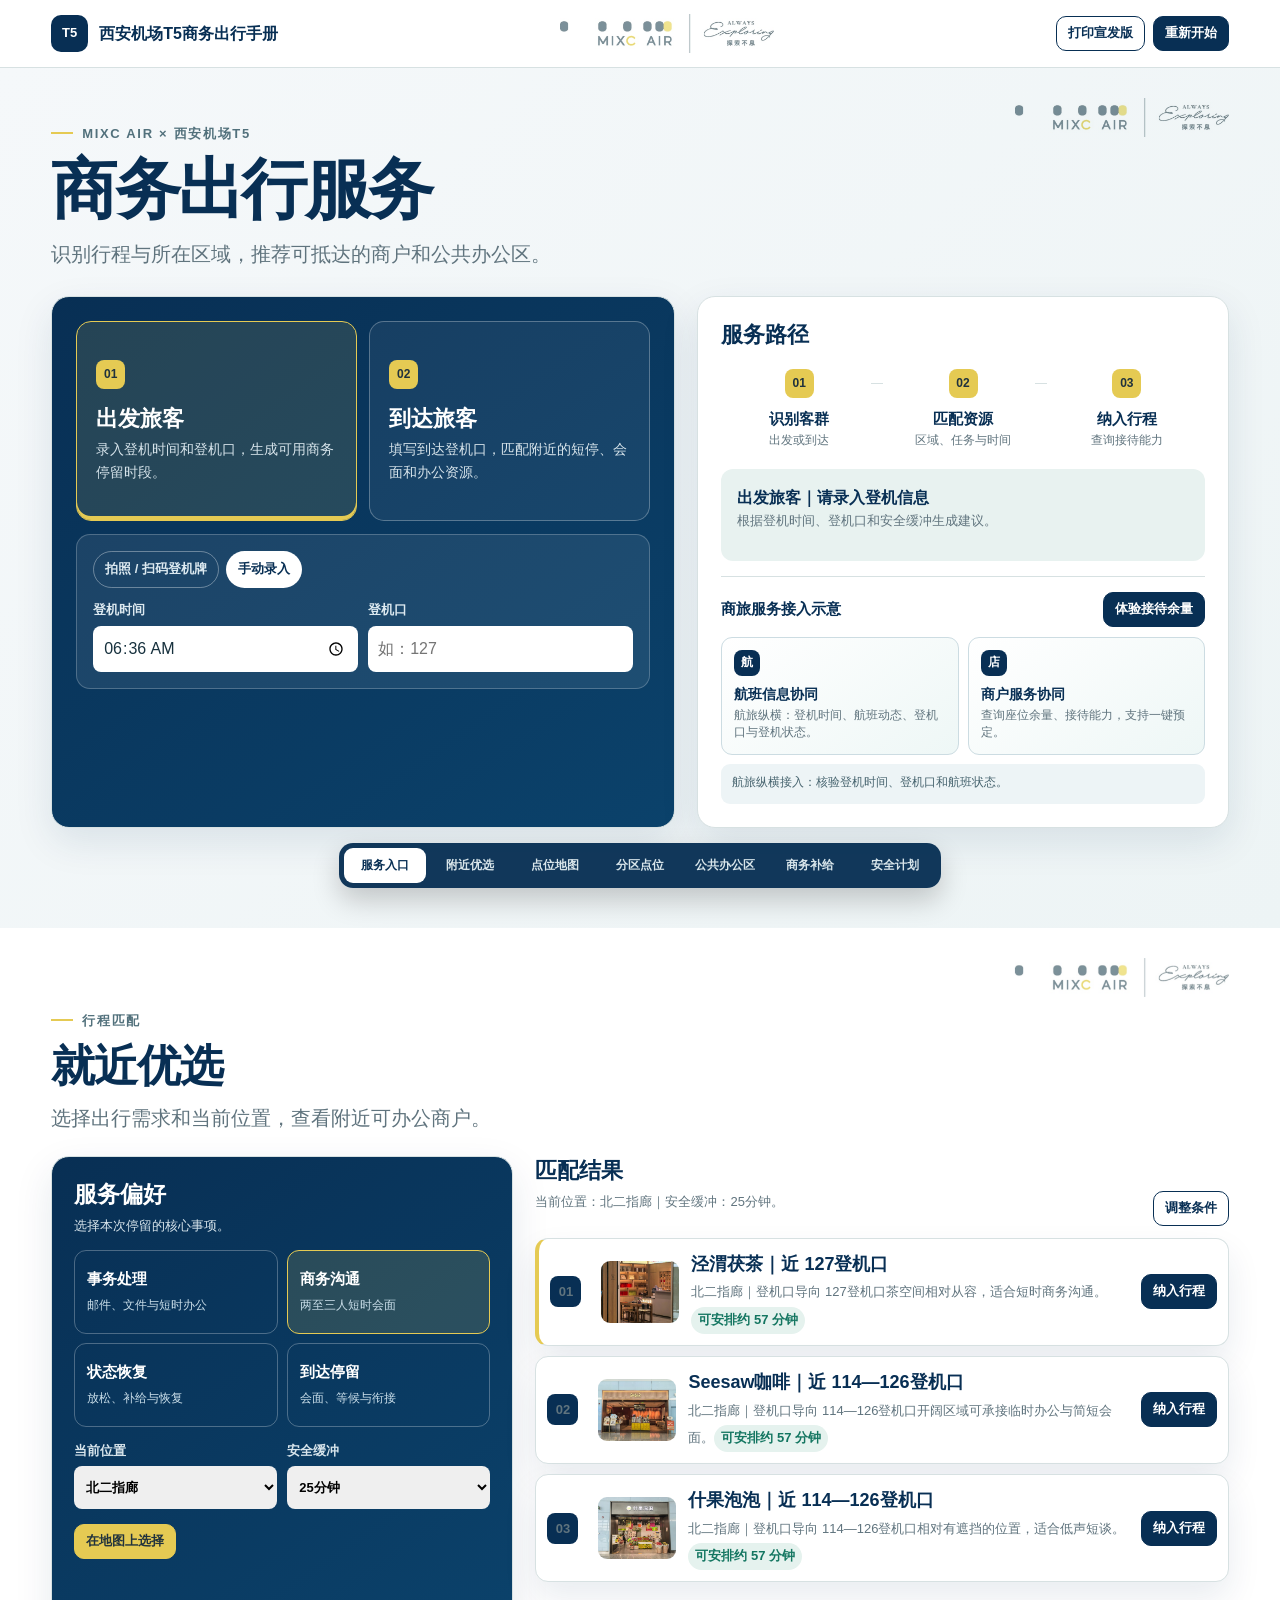
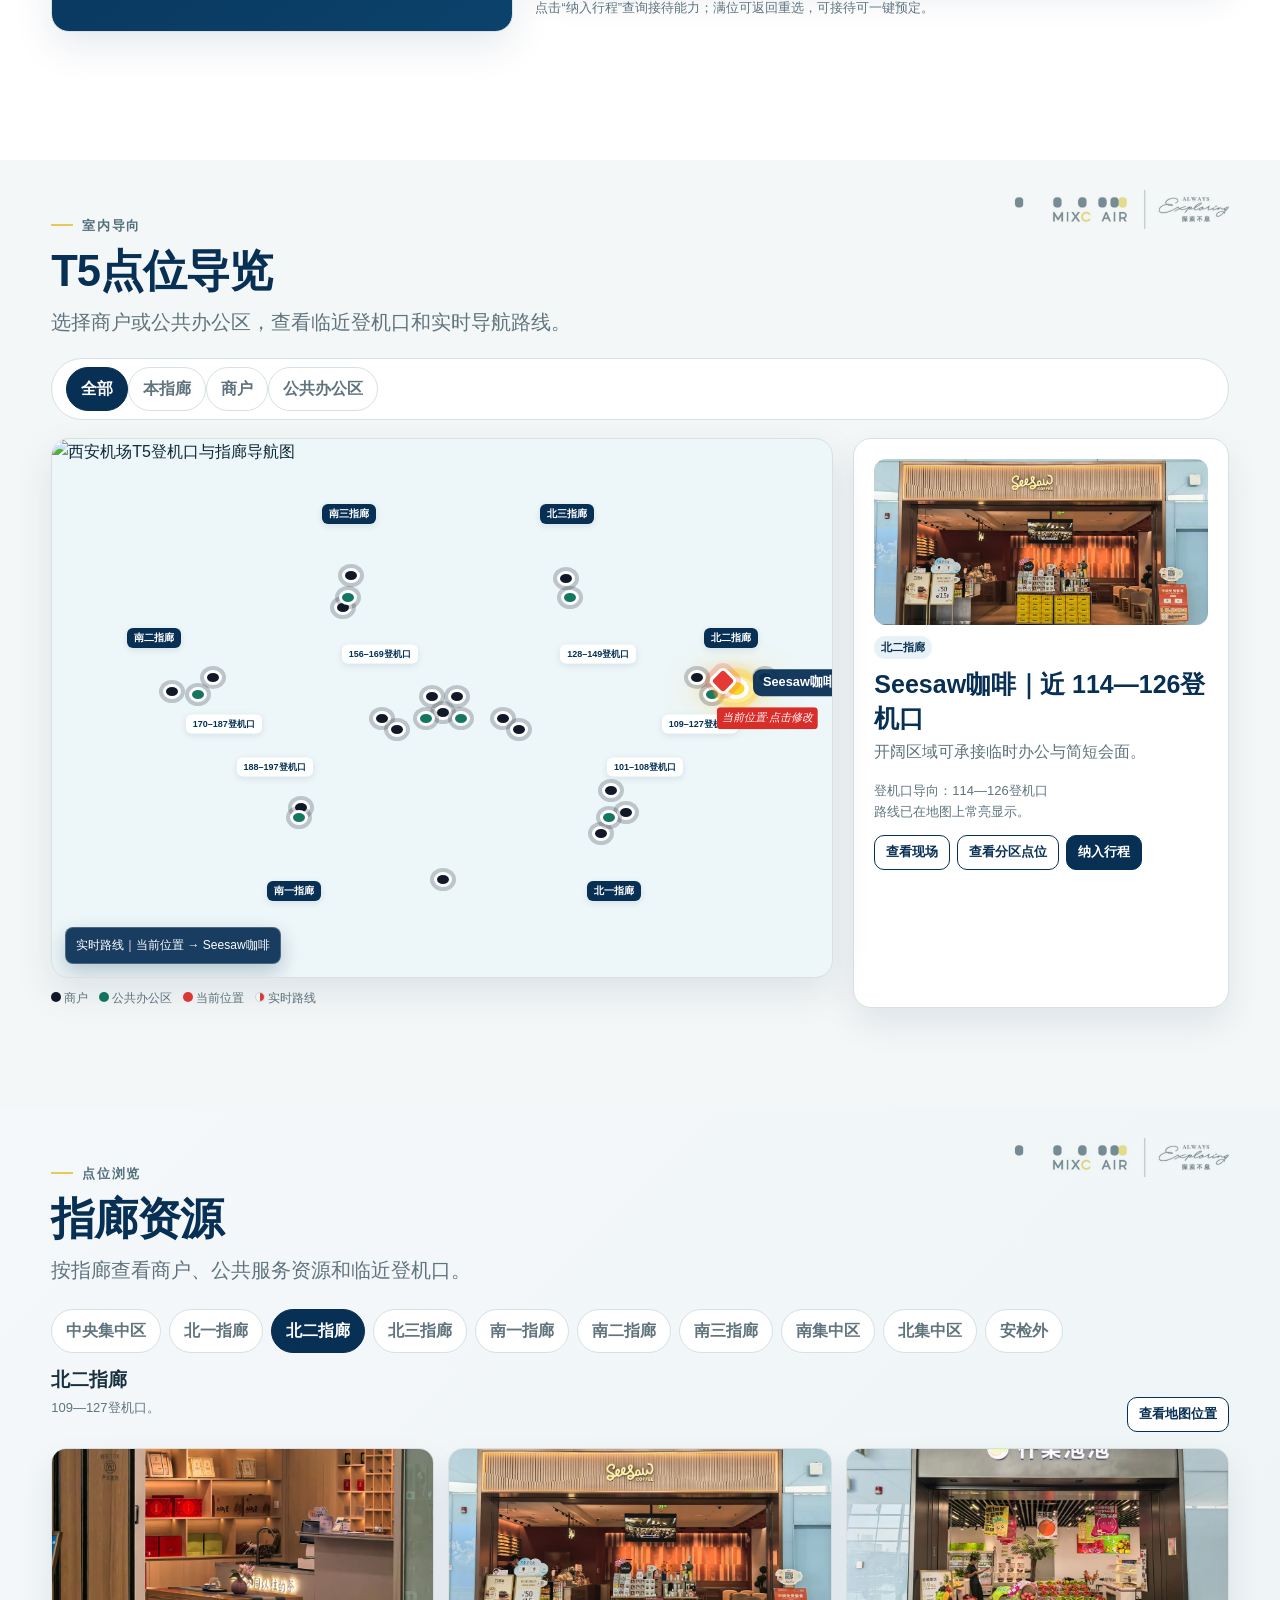
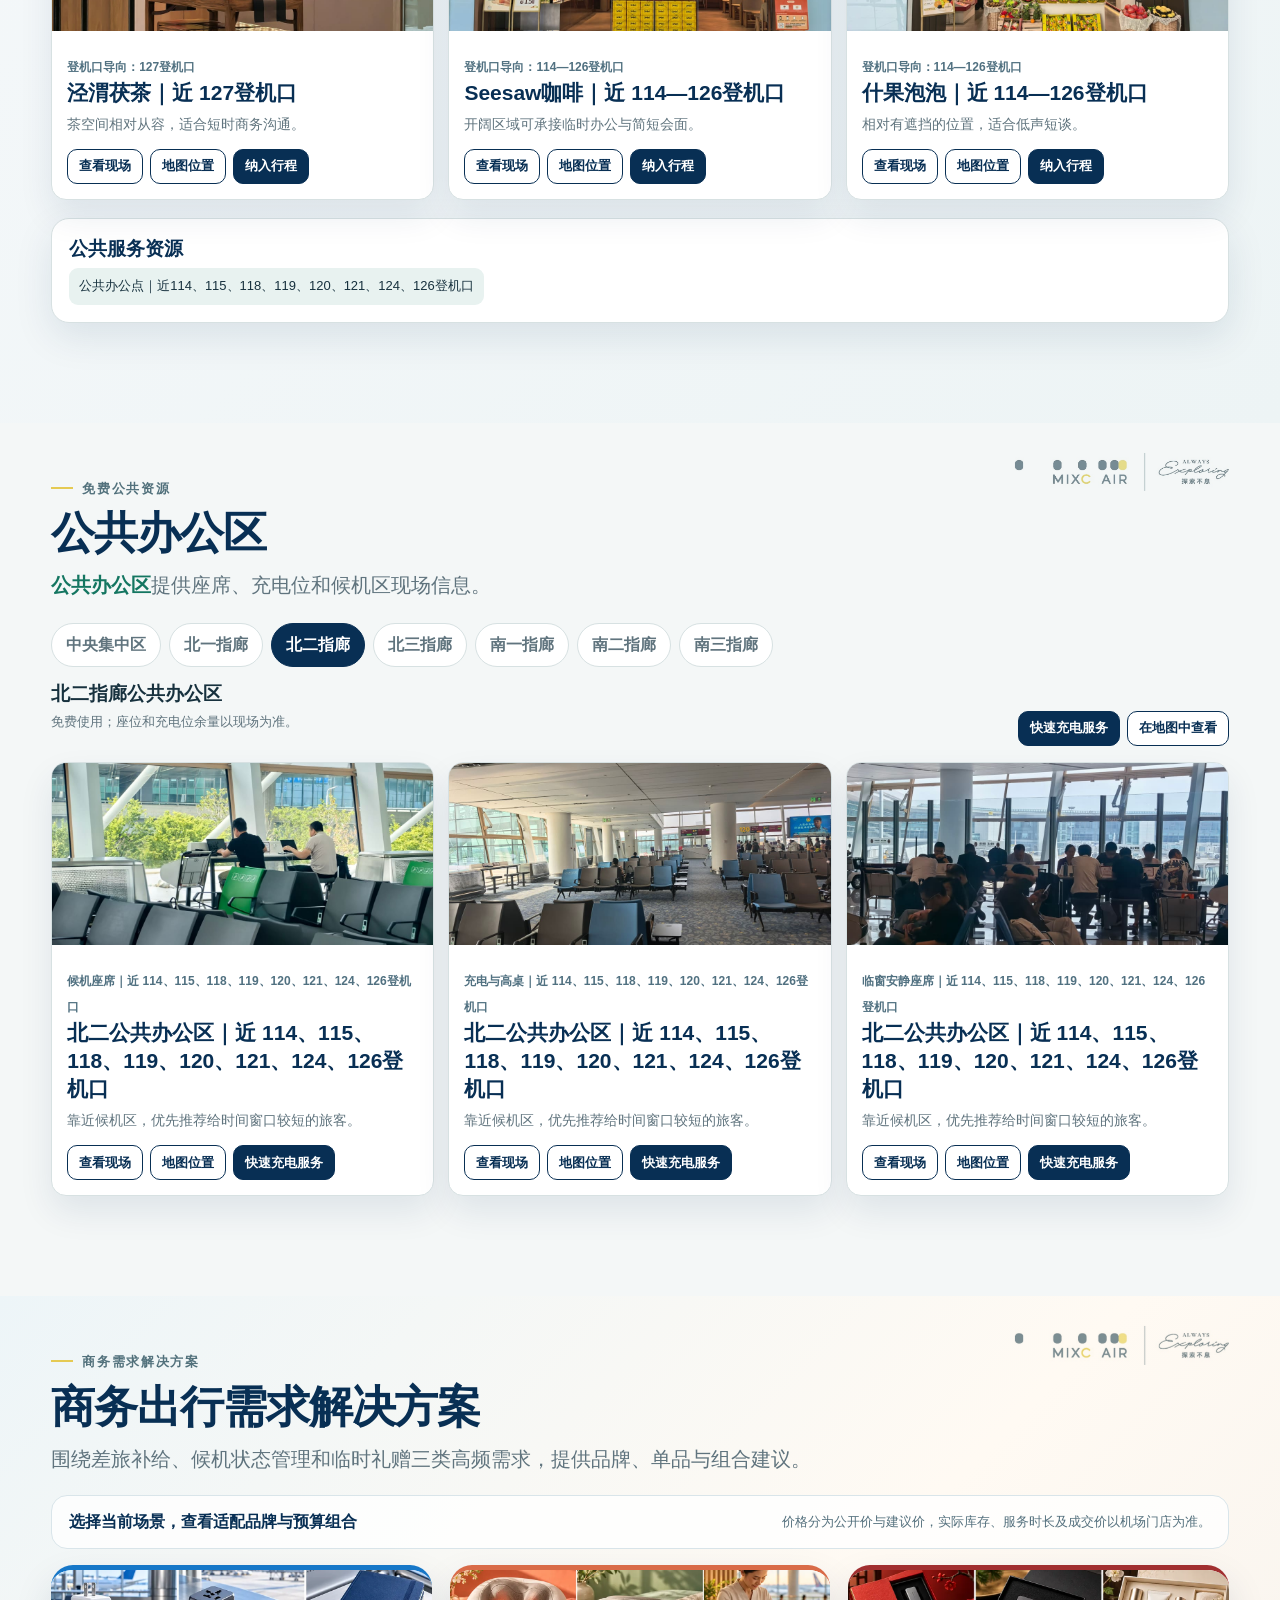
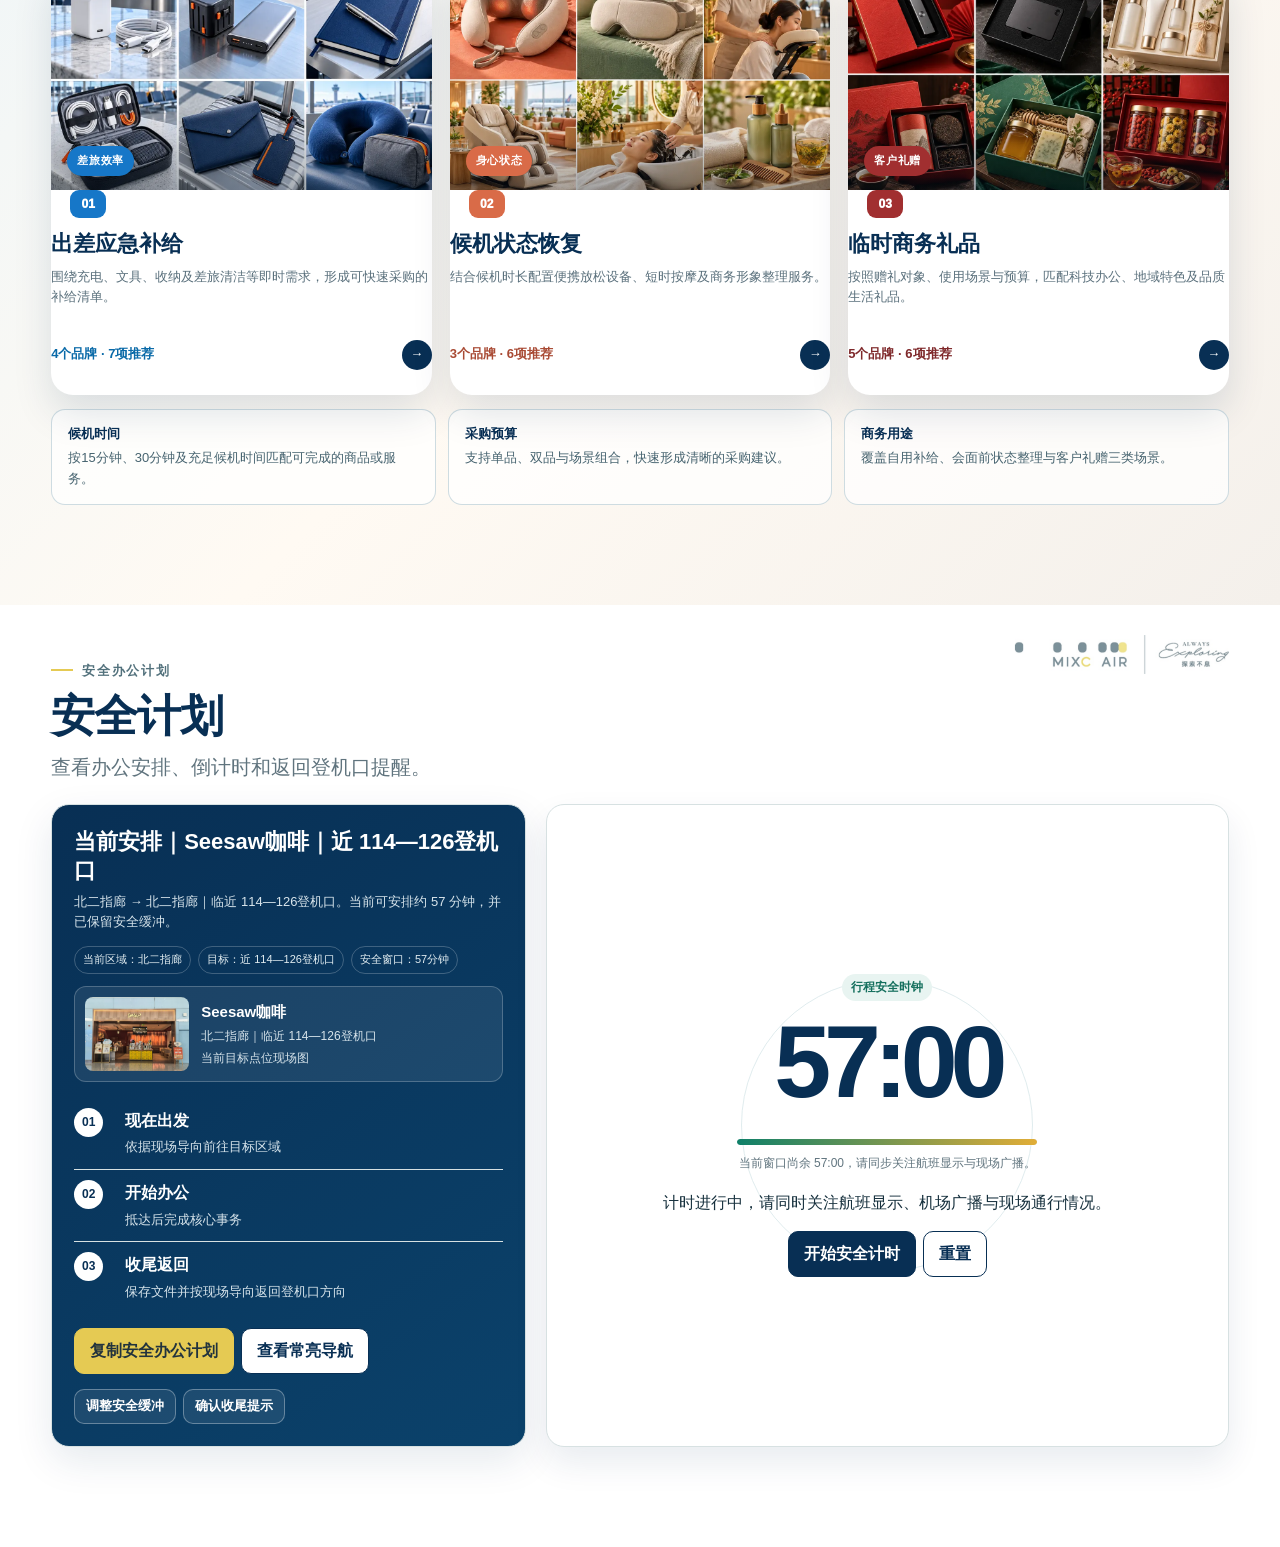
==== 西安机场T5商务出行手册_商务场景优化版.html @ 04a5c2e1 "发布最新版商务出行手册微信极速版" ====
<!DOCTYPE html>
<!-- saved from url=(0233)file:///D:/%E6%B5%8F%E8%A7%88%E5%99%A8%E4%B8%8B%E8%BD%BD%E5%86%85%E5%AE%B9/%E8%A5%BF%E5%AE%89%E6%9C%BA%E5%9C%BAT5%E5%95%86%E5%8A%A1%E5%87%BA%E8%A1%8C%E6%89%8B%E5%86%8C_%E4%BA%A4%E4%BA%92%E6%9B%B4%E6%96%B0%E7%BB%88%E7%89%88%20(1).html -->
<html lang="zh-CN"><head><meta http-equiv="Content-Type" content="text/html; charset=UTF-8">
    
    <meta name="viewport" content="width=device-width,initial-scale=1,viewport-fit=cover">
    <title>西安机场T5商务出行手册｜MIXC AIR</title>
    <style>
      :root {
        --navy: #082f54;
        --blue: #517181;
        --ink: #17313e;
        --gold: #e5ca53;
        --mint: #e8f2f0;
        --pale: #f4f7f7;
        --line: #d7e1e2;
        --muted: #60747e;
        --green: #147661;
        --red: #a45145;
        --white: #fff;
        --r: 18px;
        --shadow: 0 14px 38px rgba(8, 47, 84, 0.1);
      }
      * {
        box-sizing: border-box;
      }
      html {
        scroll-behavior: smooth;
      }
      body {
        margin: 0;
        background: var(--pale);
        color: var(--ink);
        font:
          16px/1.6 "PingFang SC",
          "Microsoft YaHei",
          Arial,
          sans-serif;
      }
      button,
      input,
      select {
        font: inherit;
      }
      button {
        cursor: pointer;
      }
      button:focus-visible,
      a:focus-visible {
        outline: 3px solid var(--gold);
        outline-offset: 2px;
      }
      .hidden {
        display: none !important;
      }
      .top {
        height: 68px;
        position: fixed;
        z-index: 50;
        inset: 0 0 auto;
        display: flex;
        align-items: center;
        justify-content: space-between;
        padding: 0 clamp(16px, 4vw, 58px);
        border-bottom: 1px solid var(--line);
        background: rgba(255, 255, 255, 0.96);
        backdrop-filter: blur(12px);
      }
      .brand {
        display: flex;
        align-items: center;
        gap: 11px;
        font-weight: 900;
        color: var(--navy);
      }
      .brand b {
        display: grid;
        place-items: center;
        width: 37px;
        height: 37px;
        border-radius: 10px;
        background: var(--navy);
        color: #fff;
        font-size: 13px;
      }
      .top-logo,
      .page-logo img {
        width: 214px;
        height: 43px;
        object-fit: contain;
        object-position: right center;
        mix-blend-mode: multiply;
        opacity: 0.74;
      }
      .top-actions {
        display: flex;
        gap: 8px;
      }
      .btn {
        min-height: 44px;
        padding: 9px 15px;
        border: 1px solid var(--navy);
        border-radius: 10px;
        background: #fff;
        color: var(--navy);
        font-weight: 800;
      }
      .btn.primary {
        background: var(--navy);
        color: #fff;
      }
      .btn.gold {
        border-color: var(--gold);
        background: var(--gold);
        color: #22333d;
      }
      .btn.danger {
        border-color: var(--red);
        color: var(--red);
      }
      .btn.sm {
        min-height: 35px;
        padding: 6px 11px;
        font-size: 13px;
      }
      main {
        padding-top: 68px;
      }
      .page {
        position: relative;
        min-height: calc(100svh - 68px);
        display: flex;
        align-items: center;
        padding: 56px clamp(16px, 4vw, 58px) 100px;
      }
      .page:nth-child(even) {
        background: #fff;
      }
      .wrap {
        width: min(100%, 1420px);
        margin: auto;
      }
      .page-logo {
        position: absolute;
        right: clamp(18px, 4vw, 58px);
        top: 28px;
      }
      .eyebrow {
        margin: 0 0 9px;
        color: #52717c;
        font-size: 13px;
        font-weight: 900;
        letter-spacing: 0.13em;
      }
      .eyebrow:before {
        content: "";
        display: inline-block;
        width: 22px;
        height: 2px;
        margin: 0 9px 4px 0;
        background: var(--gold);
      }
      h1,
      h2,
      h3,
      p {
        margin-top: 0;
      }
      h1 {
        max-width: 760px;
        margin-bottom: 13px;
        color: var(--navy);
        font-size: clamp(40px, 5.5vw, 66px);
        line-height: 1.09;
        letter-spacing: -0.04em;
      }
      h2 {
        margin-bottom: 10px;
        color: var(--navy);
        font-size: clamp(30px, 3.4vw, 45px);
        line-height: 1.18;
        letter-spacing: -0.025em;
      }
      h3 {
        margin-bottom: 6px;
        line-height: 1.34;
      }
      .lead {
        max-width: 820px;
        color: var(--muted);
        font-size: clamp(16px, 1.55vw, 20px);
      }
      .micro {
        color: var(--muted);
        font-size: 13px;
      }
      .card {
        border: 1px solid var(--line);
        border-radius: var(--r);
        background: var(--white);
        box-shadow: var(--shadow);
      }
      .hero {
        display: grid;
        grid-template-columns: 1.08fr 0.92fr;
        gap: 22px;
        margin-top: 26px;
      }
      .entry {
        padding: 24px;
        background: var(--navy);
        color: #fff;
      }
      .traveller-types {
        display: grid;
        grid-template-columns: 1fr 1fr;
        gap: 12px;
      }
      .traveller {
        min-height: 200px;
        padding: 19px;
        border: 1px solid rgba(255, 255, 255, 0.28);
        border-radius: 15px;
        background: rgba(255, 255, 255, 0.06);
        color: #fff;
        text-align: left;
      }
      .traveller.active {
        border-color: var(--gold);
        background: rgba(229, 202, 83, 0.13);
        box-shadow: inset 0 -4px 0 var(--gold);
      }
      .traveller .n,
      .flow .n {
        display: grid;
        place-items: center;
        width: 29px;
        height: 29px;
        border-radius: 8px;
        background: var(--gold);
        color: #20323d;
        font-size: 12px;
        font-weight: 900;
        line-height: 1;
      }
      .traveller h3 {
        margin: 15px 0 5px;
        font-size: 22px;
      }
      .traveller p {
        margin: 0;
        color: #d7e4eb;
        font-size: 14px;
      }
      .entry-form {
        margin-top: 13px;
        padding: 16px;
        border: 1px solid rgba(255, 255, 255, 0.22);
        border-radius: 14px;
        background: rgba(255, 255, 255, 0.08);
      }
      .entry-form h3 {
        color: #fff;
      }
      .entry-form p {
        color: #d9e5ec;
        font-size: 14px;
      }
      .entry-tabs {
        display: flex;
        gap: 7px;
        margin-bottom: 12px;
      }
      .tab {
        border: 1px solid rgba(255, 255, 255, 0.35);
        border-radius: 999px;
        background: transparent;
        color: #dce9f0;
        padding: 7px 11px;
        font-size: 13px;
        font-weight: 800;
      }
      .tab.active {
        background: #fff;
        color: var(--navy);
      }
      .fields {
        display: grid;
        grid-template-columns: 1fr 1fr;
        gap: 10px;
      }
      .field label {
        display: block;
        margin-bottom: 5px;
        color: #dce9f0;
        font-size: 13px;
        font-weight: 800;
      }
      .field input,
      .field select {
        width: 100%;
        min-height: 46px;
        padding: 8px 10px;
        border: 0;
        border-radius: 8px;
        color: var(--ink);
      }
      .scan-row {
        display: flex;
        flex-wrap: wrap;
        gap: 8px;
      }
      .scan-row input {
        display: none;
      }
      .scan-status {
        min-height: 20px;
        margin: 10px 0 0;
        color: #dce9f0;
        font-size: 13px;
      }
      .flowbox {
        padding: 23px;
      }
      .flowbox h3 {
        color: var(--navy);
        font-size: 22px;
      }
      .flow {
        display: grid;
        grid-template-columns: 1fr 1fr 1fr;
        gap: 8px;
        margin: 19px 0;
      }
      .flow > div {
        position: relative;
        padding: 0 7px;
        text-align: center;
      }
      .flow .n {
        margin: 0 auto 9px;
      }
      .flow b {
        display: block;
        color: var(--navy);
        font-size: 15px;
      }
      .flow span {
        display: block;
        color: var(--muted);
        font-size: 12px;
      }
      .flow > div:not(:last-child):after {
        content: "";
        position: absolute;
        right: -6px;
        top: 14px;
        width: 12px;
        height: 1px;
        background: var(--line);
      }
      .trip-status {
        padding: 16px;
        border-radius: 12px;
        background: var(--mint);
      }
      .trip-status b {
        color: var(--navy);
      }
      .integration {
        display: flex;
        align-items: flex-start;
        gap: 10px;
        margin-top: 15px;
        padding-top: 14px;
        border-top: 1px solid var(--line);
      }
      .integration i {
        display: grid;
        place-items: center;
        flex: 0 0 27px;
        width: 27px;
        height: 27px;
        border-radius: 50%;
        background: #f8eec4;
        color: #715a11;
        font-style: normal;
        font-size: 13px;
      }
      .integration p {
        margin: 0;
        color: var(--muted);
        font-size: 13px;
      }
      .connection-brief {
        margin-top: 15px;
        padding-top: 15px;
        border-top: 1px solid var(--line);
      }
      .connection-head {
        display: flex;
        align-items: center;
        justify-content: space-between;
        gap: 10px;
      }
      .connection-head b {
        color: var(--navy);
        font-size: 15px;
      }
      .connection-grid {
        display: grid;
        grid-template-columns: 1fr 1fr;
        gap: 9px;
        margin-top: 10px;
      }
      .connection-card {
        min-height: 106px;
        padding: 12px;
        border: 1px solid #ccdce2;
        border-radius: 11px;
        background: linear-gradient(145deg, #fff 0%, #eef7f6 100%);
        color: var(--ink);
        text-align: left;
      }
      .connection-card:hover {
        border-color: var(--blue);
      }
      .connection-card i {
        display: grid;
        place-items: center;
        width: 26px;
        height: 26px;
        margin-bottom: 7px;
        border-radius: 8px;
        background: var(--navy);
        color: #fff;
        font-style: normal;
        font-size: 12px;
        font-weight: 900;
      }
      .connection-card strong {
        display: block;
        color: var(--navy);
        font-size: 14px;
      }
      .connection-card span {
        display: block;
        margin-top: 2px;
        color: var(--muted);
        font-size: 12px;
        line-height: 1.45;
      }
      .connection-result {
        min-height: 40px;
        margin-top: 9px;
        padding: 9px 11px;
        border-radius: 9px;
        background: #edf4f6;
        color: #47646f;
        font-size: 12px;
      }
      .split {
        display: grid;
        grid-template-columns: minmax(340px, 0.8fr) 1.2fr;
        gap: 22px;
        margin-top: 22px;
      }
      .control-panel {
        padding: 22px;
        background: var(--navy);
        color: #fff;
      }
      .control-panel h3 {
        color: #fff;
        font-size: 23px;
      }
      .need-grid {
        display: grid;
        grid-template-columns: repeat(2, 1fr);
        gap: 9px;
      }
      .need {
        min-height: 84px;
        padding: 12px;
        border: 1px solid rgba(255, 255, 255, 0.27);
        border-radius: 12px;
        background: transparent;
        color: #fff;
        text-align: left;
      }
      .need.active {
        border-color: var(--gold);
        background: rgba(229, 202, 83, 0.15);
      }
      .need b {
        display: block;
        font-size: 15px;
      }
      .need small {
        color: #cce0eb;
        font-size: 12px;
      }
      .compact-fields {
        display: grid;
        grid-template-columns: 1fr 1fr;
        gap: 10px;
        margin-top: 14px;
      }
      .compact-fields label {
        font-size: 13px;
        font-weight: 800;
        color: #d8e5ec;
      }
      .compact-fields select,
      .compact-fields input {
        width: 100%;
        min-height: 43px;
        margin-top: 4px;
        padding: 8px;
        border: 0;
        border-radius: 8px;
      }
      .recommended {
        min-width: 0;
      }
      .reco-head {
        display: flex;
        align-items: end;
        justify-content: space-between;
        gap: 12px;
      }
      .reco-head h3 {
        color: var(--navy);
        font-size: 22px;
      }
      .reco-list {
        display: grid;
        gap: 10px;
        margin-top: 12px;
      }
      .reco {
        display: grid;
        grid-template-columns: 39px 78px 1fr auto;
        align-items: center;
        gap: 12px;
        padding: 11px;
        border: 1px solid var(--line);
        border-radius: 13px;
        background: #fff;
      }
      .reco:first-child {
        border-left: 4px solid var(--gold);
      }
      .rank {
        display: grid;
        place-items: center;
        width: 31px;
        height: 31px;
        border-radius: 8px;
        background: var(--navy);
        color: #fff;
        font-size: 13px;
        font-weight: 900;
        line-height: 1;
      }
      .reco img {
        width: 78px;
        height: 62px;
        border-radius: 9px;
        object-fit: cover;
      }
      .reco b {
        display: block;
        color: var(--navy);
        font-size: 18px;
      }
      .reco span {
        color: var(--muted);
        font-size: 13px;
      }
      .tag {
        display: inline-block;
        margin: 3px 4px 0 0;
        padding: 3px 7px;
        border-radius: 999px;
        background: #e8f1f5;
        color: var(--navy);
        font-size: 11px;
        font-weight: 900;
      }
      .tag.green {
        background: #e5f2ee;
        color: #147661;
      }
      .map-layout {
        display: grid;
        grid-template-columns: 1.5fr 0.72fr;
        gap: 20px;
        margin-top: 18px;
      }
      .map-shell {
        position: relative;
        min-height: 540px;
        overflow: hidden;
        border: 1px solid var(--line);
        border-radius: 18px;
        background: #eaf2f4;
        box-shadow: var(--shadow);
      }
      .map-shell > img {
        width: 100%;
        height: 540px;
        object-fit: fill;
        filter: contrast(1.08) saturate(1.04);
      }
      .route-svg {
        position: absolute;
        inset: 0;
        width: 100%;
        height: 100%;
        pointer-events: none;
      }
      .route-svg path {
        fill: none;
        stroke-linecap: round;
        stroke-linejoin: round;
      }
      .route-svg .route-glow {
        stroke: #ffffff;
        stroke-width: 3.4;
        opacity: 0.38;
        filter: blur(1.1px) drop-shadow(0 0 3px rgba(255, 255, 255, 0.85));
      }
      .route-svg .route-base {
        stroke: #ffffff;
        stroke-width: 1.15;
        opacity: 1;
        filter: drop-shadow(0 0 2px rgba(255, 255, 255, 1));
      }
      .route-svg .route-flow {
        stroke: #e53935;
        stroke-width: 1.75;
        stroke-dasharray: 2.2 2.2;
        filter: drop-shadow(0 0 2px rgba(229, 57, 53, 1));
        animation: route-flow 0.8s linear infinite;
      }
      @keyframes route-flow {
        to {
          stroke-dashoffset: -18;
        }
      }
      .route-svg circle {
        fill: #ffd328;
        stroke: #fff;
        stroke-width: 2;
        filter: drop-shadow(0 0 3px rgba(255, 211, 40, 0.95));
      }
      .map-pin {
        position: absolute;
        z-index: 4;
        width: 15px;
        height: 15px;
        margin: -8px;
        border: 3px solid #fff;
        border-radius: 50%;
        background: #111827;
        box-shadow: 0 0 0 4px rgba(17, 24, 39, 0.22);
        cursor: pointer;
        transition: transform 0.18s ease, background 0.18s ease, box-shadow 0.18s ease;
      }
      .map-pin.public {
        background: var(--green);
      }
      .map-pin.active {
        z-index: 6;
        transform: scale(1.42);
        background: #ffd328;
        box-shadow: 0 0 0 7px rgba(255, 211, 40, 0.3), 0 0 12px rgba(255, 211, 40, 0.95);
        animation: target-pulse 1.65s ease-in-out infinite;
      }
      .map-pin::after {
        content: attr(data-label);
        display: none;
        position: absolute;
        left: 18px;
        top: -9px;
        min-width: max-content;
        padding: 4px 7px;
        border-radius: 6px;
        background: rgba(8, 47, 84, 0.94);
        color: #fff;
        font-size: 9px;
        font-weight: 900;
        line-height: 1.25;
        white-space: nowrap;
      }
      .map-pin:hover::after,
      .map-pin:focus-visible::after,
      .map-pin.active::after {
        display: block;
      }
      @keyframes target-pulse {
        50% {
          box-shadow: 0 0 0 10px rgba(255, 211, 40, 0.12), 0 0 16px rgba(255, 211, 40, 1);
        }
      }
      .you {
        position: absolute;
        z-index: 7;
        width: 22px;
        height: 22px;
        margin: -11px;
        border: 3px solid #fff;
        border-radius: 6px;
        background: #e53935;
        box-shadow: 0 0 0 5px rgba(229, 57, 53, 0.2);
        transform: rotate(45deg);
        cursor: pointer;
        pointer-events: auto;
        transition: box-shadow 0.2s ease, transform 0.2s ease;
      }
      .you.moving {
        box-shadow: 0 0 0 9px rgba(229, 57, 53, 0.2), 0 0 16px rgba(229, 57, 53, 0.85);
        animation: you-pulse 1.2s ease-in-out infinite;
      }
      @keyframes you-pulse {
        50% {
          transform: rotate(45deg) scale(1.16);
        }
      }
      .you:after {
        content: "当前位置·点击修改";
        position: absolute;
        left: 15px;
        top: -8px;
        transform: rotate(-45deg);
        padding: 2px 5px;
        border-radius: 4px;
        background: #d92d29;
        color: #fff;
        font-size: 11px;
        white-space: nowrap;
      }
      .map-note {
        position: absolute;
        z-index: 8;
        left: 13px;
        bottom: 13px;
        padding: 8px 10px;
        border-radius: 8px;
        background: rgba(8, 47, 84, 0.93);
        color: #fff;
        font-size: 12px;
      }
      .map-labels {
        position: absolute;
        inset: 0;
        z-index: 3;
        pointer-events: none;
      }
      .map-label {
        position: absolute;
        transform: translate(-50%, -50%);
        padding: 3px 6px;
        border: 1px solid rgba(8, 47, 84, 0.18);
        border-radius: 6px;
        background: rgba(255, 255, 255, 0.9);
        box-shadow: 0 2px 7px rgba(8, 47, 84, 0.1);
        color: #082f54;
        font-size: 9px;
        font-weight: 900;
        line-height: 1.2;
        white-space: nowrap;
      }
      .map-label.end {
        border-color: rgba(8, 47, 84, 0.35);
        background: #082f54;
        color: #fff;
        font-size: 10px;
      }
      .map-label.range {
        border-color: rgba(255, 255, 255, 0.7);
        background: rgba(255, 255, 255, 0.94);
        color: #082f54;
      }
      .map-detail {
        padding: 20px;
      }
      .map-detail img {
        width: 100%;
        height: 166px;
        border-radius: 12px;
        object-fit: cover;
      }
      .map-detail h3 {
        margin: 9px 0 4px;
        color: var(--navy);
        font-size: 25px;
      }
      .map-detail p {
        color: var(--muted);
      }
      .map-detail .actions,
      .actions {
        display: flex;
        gap: 7px;
        flex-wrap: wrap;
      }
      .legend {
        display: flex;
        flex-wrap: wrap;
        gap: 11px;
        margin-top: 11px;
        color: var(--muted);
        font-size: 12px;
      }
      .legend i {
        display: inline-block;
        width: 10px;
        height: 10px;
        margin-right: 3px;
        border-radius: 50%;
        background: #111827;
      }
      .legend i.pub {
        background: var(--green);
      }
      .legend i.route {
        border: 1px solid #d5dde1;
        background: linear-gradient(90deg, #fff 0 50%, #e53935 50% 100%);
      }
      .legend i.you-key {
        background: #e53935;
      }
      .corridor-tabs {
        display: flex;
        flex-wrap: wrap;
        gap: 8px;
        margin: 22px 0 14px;
      }
      .corridor-tab {
        min-height: 41px;
        padding: 8px 14px;
        border: 1px solid var(--line);
        border-radius: 999px;
        background: #fff;
        color: var(--muted);
        font-weight: 900;
      }
      .corridor-tab.active {
        border-color: var(--navy);
        background: var(--navy);
        color: #fff;
      }
      .corridor-head {
        display: flex;
        align-items: end;
        justify-content: space-between;
        gap: 12px;
      }
      .corridor-grid {
        display: grid;
        grid-template-columns: repeat(3, 1fr);
        gap: 14px;
        margin-top: 16px;
      }
      .shop {
        overflow: hidden;
        border: 1px solid var(--line);
        border-radius: 15px;
        background: #fff;
        box-shadow: var(--shadow);
      }
      .shop img {
        width: 100%;
        height: 182px;
        object-fit: cover;
      }
      .shop .copy {
        padding: 15px;
      }
      .shop h3 {
        color: var(--navy);
        font-size: 21px;
      }
      .shop p {
        color: var(--muted);
        font-size: 14px;
      }
      .shop .gate {
        color: #517181;
        font-size: 12px;
        font-weight: 900;
      }
      .resources {
        margin-top: 18px;
        padding: 17px;
      }
      .resources h3 {
        color: var(--navy);
        font-size: 19px;
      }
      .resource-list {
        display: flex;
        flex-wrap: wrap;
        gap: 8px;
      }
      .resource {
        padding: 8px 10px;
        border-radius: 9px;
        background: var(--mint);
        color: var(--ink);
        font-size: 13px;
      }
      .journey {
        display: grid;
        grid-template-columns: 0.82fr 1.18fr;
        gap: 20px;
        margin-top: 20px;
      }
      .journey .card {
        padding: 22px;
      }
      .journey h3 {
        color: var(--navy);
        font-size: 22px;
      }
      .journey-preview {
        display: grid;
        grid-template-columns: 104px 1fr;
        gap: 12px;
        align-items: center;
        margin: 0 0 16px;
        padding: 10px;
        border: 1px solid rgba(255, 255, 255, 0.22);
        border-radius: 12px;
        background: rgba(255, 255, 255, 0.08);
      }
      .journey-preview img {
        width: 104px;
        height: 74px;
        border-radius: 8px;
        object-fit: cover;
      }
      .journey-preview b {
        display: block;
        color: #fff;
        font-size: 15px;
      }
      .journey-preview span {
        display: block;
        margin-top: 3px;
        color: #d7e4eb;
        font-size: 12px;
      }
      .journey-meta {
        display: flex;
        flex-wrap: wrap;
        gap: 7px;
        margin: 0 0 12px;
      }
      .journey-meta span {
        padding: 4px 8px;
        border: 1px solid rgba(255, 255, 255, 0.22);
        border-radius: 999px;
        color: #e2edf1;
        font-size: 11px;
      }
      .journey-tools {
        display: flex;
        flex-wrap: wrap;
        gap: 7px;
        margin-top: 15px;
      }
      .journey-tools button {
        border-color: rgba(255, 255, 255, 0.32);
        background: rgba(255, 255, 255, 0.08);
        color: #fff;
      }
      .timer-card {
        position: relative;
        overflow: hidden;
      }
      .timer-card:before {
        content: "";
        position: absolute;
        width: 290px;
        height: 290px;
        border: 1px solid #d9e8ea;
        border-radius: 50%;
        opacity: 0.8;
      }
      .timer-card > * {
        position: relative;
        z-index: 1;
      }
      .timer-kicker {
        padding: 4px 9px;
        border-radius: 999px;
        background: #e8f4f1;
        color: #15705e;
        font-size: 12px;
        font-weight: 900;
      }
      .timer-meter {
        width: min(76%, 300px);
        height: 6px;
        margin: 15px auto 9px;
        overflow: hidden;
        border-radius: 99px;
        background: #dfeaec;
      }
      .timer-meter b {
        display: block;
        height: 100%;
        width: 0;
        border-radius: inherit;
        background: linear-gradient(90deg, #0f8069, #e1ad37);
        transition: width 0.35s ease;
      }
      .timer-context {
        min-height: 22px;
        margin: 0 auto 14px;
        color: var(--muted);
        font-size: 12px;
      }
      .timeline {
        display: grid;
        gap: 0;
      }
      .time {
        display: grid;
        grid-template-columns: 40px 1fr;
        gap: 11px;
        padding: 10px 0;
        border-bottom: 1px solid var(--line);
      }
      .time:last-child {
        border: 0;
      }
      .time i {
        display: grid;
        place-items: center;
        width: 29px;
        height: 29px;
        border-radius: 50%;
        background: var(--navy);
        color: #fff;
        font-style: normal;
        font-size: 12px;
        font-weight: 900;
      }
      .time b {
        display: block;
        color: var(--navy);
      }
      .time span {
        color: var(--muted);
        font-size: 13px;
      }
      .bottom {
        position: fixed;
        z-index: 49;
        left: 50%;
        bottom: 12px;
        display: flex;
        gap: 3px;
        transform: translateX(-50%);
        padding: 5px;
        border-radius: 14px;
        background: rgba(8, 47, 84, 0.96);
        box-shadow: 0 12px 28px rgba(0, 0, 0, 0.2);
      }
      .bottom a {
        min-width: 82px;
        padding: 8px 10px;
        border-radius: 9px;
        color: #d8e5ea;
        font-size: 12px;
        font-weight: 900;
        text-align: center;
        text-decoration: none;
      }
      .bottom a.active {
        background: #fff;
        color: var(--navy);
      }
      .modal {
        position: fixed;
        z-index: 100;
        inset: 0;
        overflow: auto;
        padding: 28px;
        background: rgba(4, 23, 40, 0.78);
        backdrop-filter: blur(7px);
      }
      .availability {
        width: min(100%, 1000px);
        min-height: 620px;
        margin: 20px auto;
        border-radius: 22px;
        overflow: hidden;
        background: #f6faf9;
        box-shadow: 0 30px 70px rgba(0, 0, 0, 0.35);
      }
      .availability-top {
        display: flex;
        align-items: start;
        justify-content: space-between;
        gap: 15px;
        padding: 25px;
        background: var(--navy);
        color: #fff;
      }
      .availability-top h2 {
        margin: 4px 0 0;
        color: #fff;
        font-size: 33px;
      }
      .availability-top p {
        margin: 0;
        color: #d0e1e9;
      }
      .close {
        border: 1px solid rgba(255, 255, 255, 0.4);
        border-radius: 50%;
        width: 37px;
        height: 37px;
        background: transparent;
        color: #fff;
        font-size: 21px;
      }
      .availability-grid {
        display: grid;
        grid-template-columns: 1fr 1fr;
        gap: 16px;
        padding: 20px;
      }
      .availability-grid > .card {
        padding: 19px;
        box-shadow: none;
      }
      .status-card {
        display: grid;
        place-items: center;
        min-height: 220px;
        text-align: center;
      }
      .status-ring {
        display: grid;
        place-items: center;
        width: 132px;
        height: 132px;
        border: 10px solid #d9ebe7;
        border-top-color: var(--green);
        border-radius: 50%;
        color: var(--green);
        font-size: 19px;
        font-weight: 900;
      }
      .status-ring.full {
        border-color: #f0dddd;
        border-top-color: var(--red);
        color: var(--red);
      }
      .status-card b {
        display: block;
        margin-top: 12px;
        color: var(--navy);
        font-size: 20px;
      }
      .status-card p {
        margin: 3px 0;
        color: var(--muted);
        font-size: 13px;
      }
      .data-rows {
        display: grid;
        gap: 0;
      }
      .data-row {
        display: flex;
        justify-content: space-between;
        gap: 10px;
        padding: 10px 0;
        border-bottom: 1px solid var(--line);
        font-size: 14px;
      }
      .data-row:last-child {
        border: 0;
      }
      .data-row span {
        color: var(--muted);
      }
      .data-row b {
        color: var(--navy);
        text-align: right;
      }
      .notice {
        margin: 0 20px 20px;
        padding: 12px;
        border-left: 4px solid var(--gold);
        border-radius: 8px;
        background: #fff6d9;
        color: #625528;
        font-size: 13px;
      }
      .modal-actions {
        display: flex;
        justify-content: flex-end;
        gap: 8px;
        padding: 0 20px 22px;
      }
      .photo-dialog {
        width: min(92vw, 780px);
        margin: 34px auto;
        overflow: hidden;
        border-radius: 20px;
        background: #fff;
        box-shadow: 0 28px 70px rgba(0, 0, 0, 0.34);
      }
      .photo-dialog img {
        display: block;
        width: 100%;
        max-height: 68vh;
        object-fit: contain;
        background: #eef3f5;
      }
      .photo-dialog-copy {
        display: flex;
        align-items: center;
        justify-content: space-between;
        gap: 14px;
        padding: 16px 20px;
      }
      .photo-dialog-copy h3 {
        margin: 0;
        color: var(--navy);
      }
      .photo-dialog-copy p {
        margin: 3px 0 0;
        color: var(--muted);
        font-size: 13px;
      }
      .reservation {
        width: min(92vw, 720px);
        margin: 30px auto;
        overflow: hidden;
        border-radius: 22px;
        background: #f5f8f8;
        box-shadow: 0 28px 70px rgba(0, 0, 0, 0.34);
      }
      .reservation-head {
        display: flex;
        align-items: flex-start;
        justify-content: space-between;
        gap: 16px;
        padding: 24px;
        background: linear-gradient(135deg, #082f54, #0d587a);
        color: #fff;
      }
      .reservation-head h2 {
        margin: 3px 0 0;
        color: #fff;
        font-size: 30px;
      }
      .reservation-head p {
        margin: 0;
        color: #d9e8ee;
      }
      .reservation-body {
        display: grid;
        grid-template-columns: 1fr 0.82fr;
        gap: 16px;
        padding: 20px;
      }
      .reservation-form,
      .reservation-code {
        padding: 17px;
        border: 1px solid var(--line);
        border-radius: 14px;
        background: #fff;
      }
      .reservation-form label {
        display: block;
        margin-bottom: 7px;
        color: var(--navy);
        font-size: 13px;
        font-weight: 900;
      }
      .reservation-form input {
        width: 100%;
        min-height: 48px;
        padding: 9px 11px;
        border: 1px solid #cbd9dd;
        border-radius: 9px;
        color: var(--ink);
      }
      .reservation-form p {
        margin: 9px 0 15px;
        color: var(--muted);
        font-size: 12px;
      }
      .reservation-code {
        display: grid;
        place-items: center;
        text-align: center;
      }
      .qr-grid {
        display: grid;
        grid-template-columns: repeat(21, 5px);
        grid-auto-rows: 5px;
        gap: 1px;
        width: max-content;
        margin: 7px auto 9px;
        padding: 7px;
        border-radius: 9px;
        background: #fff;
        box-shadow: 0 4px 14px rgba(8, 47, 84, 0.1);
      }
      .qr-grid i {
        display: block;
        width: 5px;
        height: 5px;
        background: transparent;
      }
      .qr-grid i.on {
        background: #082f54;
      }
      .reservation-code b {
        color: var(--navy);
      }
      .reservation-code p {
        margin: 3px 0 0;
        color: var(--muted);
        font-size: 12px;
      }
      .flight-panel {
        width: min(92vw, 940px);
        margin: 24px auto;
        overflow: hidden;
        border-radius: 22px;
        background: #f4f8f8;
        box-shadow: 0 30px 74px rgba(0, 0, 0, 0.38);
      }
      .flight-head {
        display: flex;
        align-items: flex-start;
        justify-content: space-between;
        gap: 18px;
        padding: 25px;
        background: linear-gradient(125deg, #082f54 0%, #0b5578 68%, #147661 100%);
        color: #fff;
      }
      .flight-head p { margin: 0; color: #d9e9ee; }
      .flight-head h2 { margin: 4px 0 0; color: #fff; font-size: 32px; }
      .flight-body { display: grid; grid-template-columns: 1.05fr .95fr; gap: 16px; padding: 20px; }
      .flight-ticket, .flight-timeline { padding: 19px; border: 1px solid var(--line); border-radius: 16px; background: #fff; }
      .flight-number { display: flex; align-items: flex-end; justify-content: space-between; gap: 12px; padding-bottom: 14px; border-bottom: 1px dashed #bfd0d5; }
      .flight-number b { color: var(--navy); font-size: 34px; letter-spacing: 1px; }
      .flight-number span { color: var(--green); font-weight: 900; }
      .flight-facts { display: grid; grid-template-columns: repeat(2, 1fr); gap: 10px; margin-top: 14px; }
      .flight-fact { padding: 11px; border-radius: 11px; background: #eef5f6; }
      .flight-fact span { display: block; color: var(--muted); font-size: 11px; }
      .flight-fact b { display: block; margin-top: 3px; color: var(--navy); font-size: 17px; }
      .flight-steps { display: grid; gap: 10px; margin-top: 12px; }
      .flight-step { display: grid; grid-template-columns: 30px 1fr auto; align-items: center; gap: 9px; padding: 9px 0; border-bottom: 1px solid var(--line); }
      .flight-step:last-child { border: 0; }
      .flight-step i { display: grid; place-items: center; width: 27px; height: 27px; border-radius: 50%; background: var(--navy); color: #fff; font-style: normal; font-size: 11px; font-weight: 900; }
      .flight-step b { color: var(--navy); }
      .flight-step span { color: var(--muted); font-size: 12px; }
      .flight-sync { margin: 0 20px 20px; padding: 12px 14px; border-left: 4px solid var(--gold); border-radius: 9px; background: #fff7dc; color: #5d5129; font-size: 13px; }
      @media (max-width: 720px) {
        .flight-body { grid-template-columns: 1fr; }
        .flight-head h2 { font-size: 26px; }
      }
      .toast {
        position: fixed;
        z-index: 130;
        left: 50%;
        bottom: 82px;
        max-width: 88vw;
        transform: translate(-50%, 15px);
        padding: 10px 14px;
        border-radius: 8px;
        background: #142c3c;
        color: #fff;
        font-size: 14px;
        opacity: 0;
        pointer-events: none;
        transition: 0.18s;
      }
      .toast.show {
        opacity: 1;
        transform: translate(-50%, 0);
      }
      .print-note {
        margin-top: 16px;
        color: var(--muted);
        font-size: 13px;
      }
      @media (max-width: 1000px) {
        .hero,
        .split,
        .map-layout,
        .journey {
          grid-template-columns: 1fr;
        }
        .corridor-grid {
          grid-template-columns: 1fr 1fr;
        }
        .map-shell,
        .map-shell > img {
          min-height: 430px;
          height: 430px;
        }
      }
      @media (max-width: 680px) {
        .top {
          height: 60px;
          padding: 0 13px;
        }
        .brand span {
          display: none;
        }
        .top-logo {
          width: 152px;
        }
        .top-actions .btn:first-child {
          display: none;
        }
        main {
          padding-top: 60px;
        }
        .page {
          min-height: auto;
          padding: 38px 14px 92px;
        }
        .page-logo {
          top: 18px;
          right: 14px;
        }
        .page-logo img {
          width: 148px;
        }
        .hero,
        .traveller-types,
        .fields,
        .compact-fields,
        .corridor-grid,
        .availability-grid {
          grid-template-columns: 1fr;
        }
        h1 {
          font-size: 40px;
        }
        .entry,
        .flowbox,
        .control-panel {
          padding: 18px;
        }
        .reco {
          grid-template-columns: 34px 60px 1fr;
        }
        .reco img {
          width: 60px;
          height: 55px;
        }
        .reco .btn {
          grid-column: 2/4;
        }
        .reco b {
          font-size: 16px;
        }
        .map-shell,
        .map-shell > img {
          min-height: 330px;
          height: 330px;
        }
        .bottom {
          left: 7px;
          right: 7px;
          transform: none;
          overflow: auto;
          justify-content: space-between;
        }
        .bottom a {
          min-width: 58px;
          padding: 8px 6px;
          font-size: 11px;
        }
        .availability {
          margin: 0;
          border-radius: 0;
        }
        .modal {
          padding: 0;
        }
        .availability-top {
          padding: 20px;
        }
        .availability-top h2 {
          font-size: 28px;
        }
      }
      /* Executive visual refinement: restrained navy, brass and teal hierarchy. */
      .page:nth-child(3n + 1) {
        background: linear-gradient(135deg, #f5f8fa 0%, #edf4f5 100%);
      }
      .entry,
      .control-panel,
      .journey > .card:first-child {
        background: linear-gradient(
          145deg,
          #082f54 0%,
          #0b426b 100%
        ) !important;
      }
      .traveller,
      .need {
        transition:
          border-color 0.18s ease,
          background 0.18s ease,
          transform 0.18s ease;
      }
      .traveller:hover,
      .need:hover,
      .shop:hover,
      .reco:hover {
        transform: translateY(-2px);
      }
      .shop,
      .reco,
      .map-detail,
      .timer-card {
        box-shadow: 0 16px 34px rgba(8, 47, 84, 0.09);
      }
      .map-shell {
        background: #edf6f8;
      }
      .map-note {
        border: 1px solid rgba(255, 255, 255, 0.22);
        box-shadow: 0 8px 20px rgba(8, 47, 84, 0.24);
      }
      .public-emphasis {
        color: #147661;
        font-weight: 900;
      }
      @media print {
        body {
          background: #fff;
          font-size: 12px;
        }
        .top,
        .bottom,
        .modal,
        .toast,
        button {
          display: none !important;
        }
        main {
          padding: 0;
        }
        .page {
          min-height: auto;
          padding: 25px;
          page-break-after: always;
          align-items: flex-start;
        }
        .page-logo {
          display: block;
          top: 19px;
          right: 25px;
        }
        .page-logo img {
          width: 115px;
        }
        .hero,
        .split,
        .map-layout,
        .journey {
          grid-template-columns: 1fr;
        }
        .card,
        .shop {
          box-shadow: none;
        }
        .page:nth-child(even) {
          background: #fff;
        }
        .map-shell {
          min-height: 330px;
        }
        .map-shell > img {
          height: 330px;
        }
        .corridor-grid {
          grid-template-columns: repeat(3, 1fr);
        }
        .shop img {
          height: 120px;
        }
      }

      /* 商务消费导航增强页 */
      .solution-leadline {
        display: flex; align-items: center; justify-content: space-between; gap: 18px;
        margin: 18px 0 20px; padding: 15px 18px; border: 1px solid #d9e5ea;
        border-radius: 16px; background: rgba(255,255,255,.82);
      }
      #solutions { background: linear-gradient(135deg,#eef5f7 0%,#f8f6f0 100%); }
      #journey { background: #fff; }
      .solution-leadline b { color: var(--navy); font-size: 17px; }
      .solution-leadline span { color: #55717e; font-size: 13px; }
      .solution-choice-grid { display: grid; grid-template-columns: repeat(3,1fr); gap: 17px; }
      .solution-choice {
        position: relative; min-height: 430px; overflow: hidden; padding: 0; border: 1px solid #d4e1e7;
        border-radius: 22px; background: #fff; color: var(--navy); text-align: left;
        box-shadow: 0 18px 38px rgba(8,47,84,.11); cursor: pointer;
        transition: transform .18s ease, box-shadow .18s ease, border-color .18s ease;
      }
      .solution-choice:hover { transform: translateY(-4px); border-color: #b58a27; box-shadow: 0 24px 48px rgba(8,47,84,.17); }
      .solution-choice img { width: 100%; height: 230px; object-fit: cover; display: block; }
      .solution-choice-copy { padding: 20px 21px 22px; }
      .solution-choice .solution-no {
        display: inline-grid; place-items: center; width: 36px; height: 28px; margin-bottom: 11px;
        border-radius: 9px; background: #e2ad2d; color: #082f54; font-weight: 950; font-size: 12px;
      }
      .solution-choice h3 { margin: 0 0 8px; font-size: 24px; color: var(--navy); }
      .solution-choice p { min-height: 48px; margin: 0 0 15px; color: #5a707c; line-height: 1.65; }
      .solution-open { display: flex; justify-content: space-between; align-items: center; color: #147661; font-size: 13px; font-weight: 900; }
      .solution-open i { display: grid; place-items: center; width: 30px; height: 30px; border-radius: 50%; background: var(--navy); color: #fff; font-style: normal; }
      .solution-bottom { display: grid; grid-template-columns: 1fr 1fr 1fr; gap: 12px; margin-top: 18px; }
      .solution-bottom > div { padding: 14px 16px; border-radius: 14px; background: #eaf3f5; color: #46636f; font-size: 13px; }
      .solution-bottom b { display: block; margin-bottom: 3px; color: var(--navy); }

      .commerce-panel { width: min(1180px,100%); min-height: 690px; margin: 10px auto 40px; overflow: hidden; border-radius: 24px; background: #f4f8f9; box-shadow: 0 30px 80px rgba(0,0,0,.38); }
      .commerce-head { display: flex; align-items: flex-start; justify-content: space-between; gap: 18px; padding: 22px 25px; background: linear-gradient(135deg,#082f54,#0d4a70); color: #fff; }
      .commerce-head p { margin: 0 0 4px; color: #bcd5df; font-size: 12px; font-weight: 900; letter-spacing: .1em; }
      .commerce-head h2 { margin: 0; color: #fff; font-size: 32px; }
      .commerce-head span { display: block; margin-top: 6px; color: #dce9ee; }
      .commerce-body { display: grid; grid-template-columns: 270px 1fr; min-height: 520px; }
      .commerce-side { padding: 20px; border-right: 1px solid #d7e3e8; background: #fff; }
      .commerce-categories { display: grid; gap: 8px; }
      .commerce-category { padding: 13px 14px; border: 1px solid #d6e2e7; border-radius: 13px; background: #fff; color: var(--navy); text-align: left; font-weight: 900; cursor: pointer; }
      .commerce-category.active { border-color: var(--navy); background: var(--navy); color: #fff; }
      .commerce-summary { margin: 17px 0; padding: 15px; border-radius: 14px; background: #eef5f6; color: #58727d; font-size: 13px; line-height: 1.65; }
      .commerce-summary b { display: block; color: var(--navy); font-size: 16px; }
      .preset-list { display: grid; gap: 8px; margin-top: 10px; }
      .preset-list button { padding: 10px 12px; border: 1px solid #d4e0e5; border-radius: 11px; background: #fff; color: #204866; text-align: left; font-weight: 800; cursor: pointer; }
      .preset-list button:hover { border-color: #b58a27; background: #fffaf0; }
      .commerce-main { padding: 20px; min-width: 0; }
      .brand-tabs { display: flex; flex-wrap: wrap; gap: 8px; margin-bottom: 15px; }
      .brand-chip { padding: 9px 13px; border: 1px solid #cbdce3; border-radius: 999px; background: #fff; color: #28536b; font-size: 12px; font-weight: 900; cursor: pointer; }
      .brand-chip.active { border-color: #147661; background: #147661; color: #fff; }
      .brand-intro { min-height: 42px; margin: 0 0 13px; color: #5a747f; font-size: 13px; }
      .product-grid { display: grid; grid-template-columns: repeat(3,minmax(0,1fr)); gap: 13px; }
      .product-card { overflow: hidden; border: 1px solid #d5e2e7; border-radius: 16px; background: #fff; box-shadow: 0 10px 24px rgba(8,47,84,.07); }
      .product-card img { width: 100%; height: 150px; display: block; object-fit: cover; }
      .product-copy { padding: 13px; }
      .product-brand { display: block; margin-bottom: 4px; color: #147661; font-size: 11px; font-weight: 950; }
      .product-card h3 { min-height: 44px; margin: 0 0 6px; color: var(--navy); font-size: 17px; }
      .product-card p { min-height: 58px; margin: 0 0 10px; color: #647a84; font-size: 12px; line-height: 1.55; }
      .product-meta { display: flex; align-items: center; justify-content: space-between; gap: 8px; margin-bottom: 10px; }
      .product-price { color: #a56b00; font-size: 18px; font-weight: 950; }
      .price-kind { padding: 4px 7px; border-radius: 999px; background: #edf4f5; color: #54707c; font-size: 10px; font-weight: 900; }
      .add-product { width: 100%; padding: 9px; border: 1px solid var(--navy); border-radius: 10px; background: #fff; color: var(--navy); font-weight: 900; cursor: pointer; }
      .add-product.selected { background: var(--navy); color: #fff; }
      .combo-dock { display: grid; grid-template-columns: 1fr auto auto; align-items: center; gap: 12px; padding: 15px 20px; border-top: 1px solid #d7e3e8; background: #fff; }
      .combo-dock b { color: var(--navy); }
      .combo-dock span { color: #667e87; font-size: 12px; }
      .combo-total { color: #a56b00 !important; font-size: 20px !important; font-weight: 950; }
      .commerce-disclaimer { margin-top: 14px; color: #71858d; font-size: 11px; line-height: 1.55; }

      .charge-panel { width: min(760px,100%); margin: 8vh auto; overflow: hidden; border-radius: 23px; background: #f5f9fa; box-shadow: 0 30px 70px rgba(0,0,0,.35); }
      .charge-body { padding: 22px; }
      .charge-grid { display: grid; grid-template-columns: repeat(3,1fr); gap: 12px; margin: 16px 0; }
      .charge-item { padding: 17px; border: 1px solid #d5e2e7; border-radius: 15px; background: #fff; }
      .charge-item i { display: grid; place-items: center; width: 36px; height: 36px; margin-bottom: 10px; border-radius: 10px; background: #e5f1f2; color: #147661; font-style: normal; font-weight: 950; }
      .charge-item b { display: block; margin-bottom: 5px; color: var(--navy); }
      .charge-item span { color: #607782; font-size: 12px; line-height: 1.55; }
      .charge-pending { padding: 13px 15px; border-left: 4px solid #e2ad2d; border-radius: 10px; background: #fff8e7; color: #70571d; font-size: 13px; }

      @media (max-width: 900px) {
        .solution-choice-grid, .solution-bottom { grid-template-columns: 1fr; }
        .solution-choice { min-height: 0; }
        .solution-choice img { height: 210px; }
        .commerce-body { grid-template-columns: 1fr; }
        .commerce-side { border-right: 0; border-bottom: 1px solid #d7e3e8; }
        .commerce-categories { grid-template-columns: repeat(3,1fr); }
        .product-grid { grid-template-columns: repeat(2,minmax(0,1fr)); }
      }
      @media (max-width: 600px) {
        .solution-leadline { align-items: flex-start; flex-direction: column; }
        .commerce-panel { margin: 0; border-radius: 0; }
        .commerce-head { padding: 18px; }
        .commerce-head h2 { font-size: 25px; }
        .commerce-categories { grid-template-columns: 1fr; }
        .product-grid, .charge-grid { grid-template-columns: 1fr; }
        .product-card { display: grid; grid-template-columns: 108px 1fr; }
        .product-card img { width: 108px; height: 100%; min-height: 180px; }
        .product-card h3, .product-card p { min-height: 0; }
        .combo-dock { grid-template-columns: 1fr 1fr; }
        .combo-dock > div { grid-column: 1/3; }
      }
      @media print {
        #solutions .solution-choice-grid { grid-template-columns: repeat(3,1fr); }
        #solutions button.solution-choice { display: block !important; min-height: 360px; }
        #solutions .solution-choice img { height: 185px; }
      }

      /* 商务场景页视觉区分：冷蓝科技 / 暖橙恢复 / 朱红青绿礼赠 */
      #solutions { background: linear-gradient(135deg,#edf5f8 0%,#fffaf3 52%,#f4f0eb 100%); }
      #solutions .wrap { max-width: 1360px; }
      #solutions .lead { max-width: 880px; }
      .solution-leadline { margin: 14px 0 16px; padding: 13px 17px; }
      .solution-leadline b { font-size: 16px; }
      .solution-choice-grid { gap: 18px; }
      .solution-choice { min-height: 400px; border: 0; box-shadow: 0 18px 38px rgba(8,47,84,.13); }
      .solution-visual { position: relative; display: block; overflow: hidden; }
      .solution-visual::after { content:""; position:absolute; inset:auto 0 0; height:38%; background:linear-gradient(transparent,rgba(4,21,37,.34)); pointer-events:none; }
      .solution-choice img { height: 220px; transition: transform .35s ease; }
      .solution-choice:hover img { transform: scale(1.025); }
      .solution-scene { position:absolute; left:16px; bottom:14px; z-index:1; padding:6px 10px; border-radius:999px; color:#fff; font-size:11px; font-weight:900; letter-spacing:.06em; backdrop-filter:blur(5px); }
      .solution-choice.emergency { border-top: 5px solid #1677c8; }
      .solution-choice.emergency .solution-scene, .solution-choice.emergency .solution-no { background:#1677c8; color:#fff; }
      .solution-choice.emergency .solution-open { color:#0a6aa8; }
      .solution-choice.recovery { border-top: 5px solid #d96b48; }
      .solution-choice.recovery .solution-scene, .solution-choice.recovery .solution-no { background:#d96b48; color:#fff; }
      .solution-choice.recovery .solution-open { color:#a94b35; }
      .solution-choice.gift { border-top: 5px solid #a12f30; }
      .solution-choice.gift .solution-scene, .solution-choice.gift .solution-no { background:#a12f30; color:#fff; }
      .solution-choice.gift .solution-open { color:#7f292b; }
      .solution-choice-copy { padding: 17px 19px 19px; }
      .solution-choice h3 { font-size: 22px; }
      .solution-choice p { min-height: 58px; font-size: 13px; line-height:1.58; }
      .solution-bottom { margin-top: 14px; }
      .solution-bottom > div { min-height: 68px; background:rgba(255,255,255,.72); border:1px solid rgba(185,205,214,.7); }

      .commerce-panel { --scene:#1677c8; --scene-soft:#e9f5ff; --scene-deep:#084f88; }
      .commerce-panel[data-theme="recovery"] { --scene:#d96b48; --scene-soft:#fff0e8; --scene-deep:#873d2c; }
      .commerce-panel[data-theme="gift"] { --scene:#a12f30; --scene-soft:#f9ece8; --scene-deep:#642326; }
      .commerce-head { position:relative; align-items:center; min-height:110px; padding:18px 24px; overflow:hidden; background:linear-gradient(135deg,var(--scene-deep),var(--scene)); }
      .commerce-head-copy { position:relative; z-index:2; max-width:650px; }
      .commerce-head-visual { position:absolute; right:70px; top:0; width:330px; height:100%; opacity:.34; object-fit:cover; filter:saturate(1.15) contrast(1.06); mask-image:linear-gradient(90deg,transparent,#000 40%); }
      .commerce-head .close { position:relative; z-index:3; }
      .commerce-category.active, .brand-chip.active { border-color:var(--scene); background:var(--scene); }
      .commerce-summary { background:var(--scene-soft); }
      .commerce-summary b, .product-brand { color:var(--scene-deep); }
      .preset-list button:hover { border-color:var(--scene); background:var(--scene-soft); }
      .product-card { border-top:3px solid color-mix(in srgb,var(--scene) 70%,white); }
      .add-product { border-color:var(--scene-deep); color:var(--scene-deep); }
      .add-product.selected { background:var(--scene-deep); color:#fff; }
      @media (max-width:600px) {
        .commerce-head-visual { right:0; width:55%; opacity:.18; }
        .solution-choice p { min-height:0; }
      }

    </style>
  <link rel="preconnect" href="https://skr1778048802-dotcom.github.io" crossorigin>
</head>
  <body>
    <header class="top">
      <div class="brand"><b>T5</b><span>西安机场T5商务出行手册</span></div>
      <img class="top-logo" src="fast-assets-v1/logo.jpg?v=20261016-1" alt="MIXC AIR">
      <div class="top-actions">
        <button class="btn sm" id="print">打印宣发版</button><button class="btn primary sm" id="reset">重新开始</button>
      </div>
    </header>
    <main>
      <section class="page" id="home">
        <div class="page-logo">
          <img src="fast-assets-v1/logo.jpg?v=20261016-1" alt="MIXC AIR">
        </div>
        <div class="wrap">
          <p class="eyebrow">MIXC AIR × 西安机场T5</p>
          <h1>商务出行服务</h1>
          <p class="lead">
            识别行程与所在区域，推荐可抵达的商户和公共办公区。
          </p>
          <div class="hero">
            <div class="card entry">
              <div class="traveller-types">
                <button class="traveller active" data-traveller="departure">
                  <span class="n">01</span>
                  <h3>出发旅客</h3>
                  <p>
                    录入登机时间和登机口，生成可用商务停留时段。
                  </p></button><button class="traveller" data-traveller="arrival">
                  <span class="n">02</span>
                  <h3>到达旅客</h3>
                  <p>
                    填写到达登机口，匹配附近的短停、会面和办公资源。
                  </p>
                </button>
              </div>
              <div class="entry-form" id="departureForm">
                <div class="entry-tabs">
                  <button class="tab" data-entry="scan">
                    拍照 / 扫码登机牌</button><button class="tab active" data-entry="manual">手动录入</button>
                </div>
                <div id="scanPane" class="hidden">
                  <h3>登机信息核验</h3>
                  <p>
                    上传或拍摄登机牌，识别航班、登机时间和登机口。
                  </p>
                  <div class="scan-row">
                    <button class="btn primary sm" id="camera">拍照识别</button><button class="btn gold sm" id="upload">上传图片</button><input type="file" id="boardingFile" accept="image/*" capture="environment">
                  </div>
                  <div class="scan-status" id="scanStatus">
                    原型入口｜待接入航旅纵横航班校验。
                  </div>
                </div>
                <div class="fields" id="departureFields">
                  <div class="field">
                    <label>登机时间</label><input id="boarding" type="time">
                  </div>
                  <div class="field">
                    <label>登机口</label><input id="gate" placeholder="如：127">
                  </div>
                </div>
              </div>
              <div class="entry-form hidden" id="arrivalForm">
                <h3>到达登机口</h3>
                <p>
                  填写航班到达登机口，自动匹配所在指廊附近资源。
                </p>
                <div class="fields">
                  <div class="field">
                    <label>到达登机口</label><input id="arrivalGate" inputmode="numeric" placeholder="如：127">
                  </div>
                  <div class="field">
                    <label>预计停留时长</label><select id="arrivalStay">
                      <option value="20">20分钟以内</option>
                      <option value="45" selected="">约45分钟</option>
                      <option value="75">1小时以上</option>
                    </select>
                  </div>
                </div>
              </div>
            </div>
            <div class="card flowbox">
              <h3>服务路径</h3>
              <div class="flow">
                <div>
                  <span class="n">01</span><b>识别客群</b><span>出发或到达</span>
                </div>
                <div>
                  <span class="n">02</span><b>匹配资源</b><span>区域、任务与时间</span>
                </div>
                <div>
                  <span class="n">03</span><b>纳入行程</b><span>查询接待能力</span>
                </div>
              </div>
              <div class="trip-status">
                <b id="homeStatus">出发旅客｜请录入登机信息</b>
                <p class="micro" id="homeStatusText">根据登机时间、登机口和安全缓冲生成建议。</p>
              </div>
              <section class="connection-brief" aria-label="商旅服务接入示意">
                <div class="connection-head">
                  <b>商旅服务接入示意</b><button class="btn primary sm" id="homeCapacity">
                    体验接待余量
                  </button>
                </div>
                <div class="connection-grid">
                  <button class="connection-card" id="flightConnect">
                    <i>航</i><strong>航班信息协同</strong><span>航旅纵横：登机时间、航班动态、登机口与登机状态。</span>
                  </button>
                  <button class="connection-card" id="merchantConnect">
                    <i>店</i><strong>商户服务协同</strong><span>查询座位余量、接待能力，支持一键预定。</span>
                  </button>
                </div>
                <div class="connection-result" id="connectionResult">航旅纵横接入：核验登机时间、登机口和航班状态。</div>
              </section>
            </div>
          </div>
        </div>
      </section>
      <section class="page" id="recommend">
        <div class="page-logo">
          <img src="fast-assets-v1/logo.jpg?v=20261016-1" alt="MIXC AIR">
        </div>
        <div class="wrap">
          <p class="eyebrow">行程匹配</p>
          <h2>就近优选</h2>
          <p class="lead">
            选择出行需求和当前位置，查看附近可办公商户。
          </p>
          <div class="split">
            <aside class="card control-panel">
              <h3>服务偏好</h3>
              <p class="micro" style="color: #d8e5ec">
                选择本次停留的核心事项。
              </p>
              <div class="need-grid">
                <button class="need" data-need="work">
                  <b>事务处理</b><small>邮件、文件与短时办公</small></button><button class="need active" data-need="meeting">
                  <b>商务沟通</b><small>两至三人短时会面</small></button><button class="need" data-need="rest">
                  <b>状态恢复</b><small>放松、补给与恢复</small></button><button class="need" data-need="arrival">
                  <b>到达停留</b><small>会面、等候与衔接</small>
                </button>
              </div>
              <div class="compact-fields">
                <label>当前位置<select id="zone"><option value="central">中央集中区</option><option value="n1">北一指廊</option><option value="n2">北二指廊</option><option value="n3">北三指廊</option><option value="s1">南一指廊</option><option value="s2">南二指廊</option><option value="s3">南三指廊</option><option value="south">南集中区</option><option value="north">北集中区</option><option value="outside">安检外</option></select></label><label id="bufferWrap" class="">安全缓冲<select id="buffer">
                    <option value="15">15分钟</option>
                    <option value="25" selected="">25分钟</option>
                    <option value="35">35分钟</option>
                  </select></label>
              </div>
              <div class="actions" style="margin-top: 15px">
                <button class="btn gold sm" id="showMap">在地图上选择</button>
              </div>
            </aside>
            <section class="recommended">
              <div class="reco-head">
                <div>
                  <h3>匹配结果</h3>
                  <p class="micro" id="recommendInfo">以中央集中区为起点，已预留25分钟安全缓冲。</p>
                </div>
                <button class="btn sm" id="adjust">调整条件</button>
              </div>
              <div class="reco-list" id="recoList"><article class="reco"><span class="rank">01</span><img src="fast-assets-v1/p22.jpg?v=20261016-1" alt="树夏现场照片"><div><b>树夏｜近 中央集中区</b><span>中央集中区｜登机口导向 中央集中区</span><span>位于各指廊之间，适合中途衔接与短时沟通。</span><span class="tag green">可安排约 322 分钟</span></div><button class="btn primary sm" data-plan="shuxia-c">纳入行程</button></article><article class="reco"><span class="rank">02</span><img src="fast-assets-v1/p24.jpg?v=20261016-1" alt="星巴克（南）现场照片"><div><b>星巴克（南）｜近 中央商业区南侧</b><span>中央集中区｜登机口导向 中央商业区南侧</span><span>适合电脑办公、短谈及行程确认。</span><span class="tag green">可安排约 322 分钟</span></div><button class="btn primary sm" data-plan="star-s">纳入行程</button></article><article class="reco"><span class="rank">03</span><img src="fast-assets-v1/p25.jpg?v=20261016-1" alt="星巴克（北）现场照片"><div><b>星巴克（北）｜近 临近到达出口</b><span>中央集中区｜登机口导向 临近到达出口</span><span>靠近出口，优先服务到达旅客的短停与会面。</span><span class="tag green">可安排约 322 分钟</span></div><button class="btn primary sm" data-plan="star-n">纳入行程</button></article></div>
              <p class="print-note">
                点击“纳入行程”查询接待能力；满位可返回重选，可接待可一键预定。
              </p>
            </section>
          </div>
        </div>
      </section>
      <section class="page" id="map">
        <div class="page-logo">
          <img src="fast-assets-v1/logo.jpg?v=20261016-1" alt="MIXC AIR">
        </div>
        <div class="wrap">
          <p class="eyebrow">室内导向</p>
          <h2>T5点位导览</h2>
          <p class="lead">
            选择商户或公共办公区，查看临近登机口和实时导航路线。
          </p>
          <div class="corridor-tab map-filters">
            <button class="corridor-tab map-filter" data-mapfilter="all">
              全部</button><button class="corridor-tab map-filter active" data-mapfilter="local">
              本指廊</button><button class="corridor-tab map-filter" data-mapfilter="merchant">
              商户</button><button class="corridor-tab map-filter" data-mapfilter="public">
              公共办公区
            </button>
          </div>
          <div class="map-layout">
            <div>
              <div class="map-shell">
                <img src="fast-assets-v1/legacy-01.png?v=20261016-1" alt="西安机场T5简化平面图"><svg class="route-svg" viewBox="0 0 100 100" preserveAspectRatio="none">
                  <path class="route-glow" id="routeGlow" d="M50 51 L50 62 L50 72 L48.5 70.5"></path>
                  <path class="route-base" id="routePath" d="M50 51 L50 62 L50 72 L48.5 70.5"></path>
                  <path class="route-flow" id="routeFlow" d="M50 51 L50 62 L50 72 L48.5 70.5"></path>
                  <circle id="routeEnd" cx="48.5" cy="70.5" r="1.5"></circle>
                </svg>
                <div class="map-labels" id="mapLabels"></div>
                <div id="mapPins"><button class="map-pin " style="left:48.5%;top:49.5%" data-map="shuxia-c" aria-label="树夏"></button><button class="map-pin " style="left:50%;top:51%" data-map="star-s" aria-label="星巴克（南）"></button><button class="map-pin " style="left:51.5%;top:52.5%" data-map="star-n" aria-label="星巴克（北）"></button><button class="map-pin public" style="left:48%;top:53%" data-publicmap="pub-central" aria-label="中央公共休息区"></button><button class="map-pin public" style="left:48%;top:53%" data-publicmap="transfer" aria-label="中转中心"></button></div>
                <i class="you" id="you" role="button" tabindex="0" aria-label="点击后在地图上修改当前位置" style="left: 50%; top: 51%;"></i>
                <div class="map-note" id="mapNote">路线常亮｜中央集中区 → MOLLYTEA / 瑞幸咖啡</div>
              </div>
              <div class="legend">
                <span><i></i>商户</span><span><i class="pub"></i>公共办公区</span><span><i class="you-key"></i>当前位置</span><span><i class="route"></i>实时路线</span>
              </div>
            </div>
            <aside class="card map-detail" id="mapDetail"><img src="fast-assets-v1/p35.jpg?v=20261016-1" alt="MOLLYTEA / 瑞幸咖啡现场照片"><span class="tag">安检外</span><h3>MOLLYTEA / 瑞幸咖啡｜近 安检外</h3><p>适合接送机、等待、会面与入场前短停。</p><p class="micro">登机口导向：安检外<br>区域级路径已保持常亮，请以现场导向为准。</p><div class="actions"><button class="btn sm" data-photo="shop:molly-out">查看现场</button><button class="btn sm" data-corridor="outside">查看分区点位</button><button class="btn primary sm" data-plan="molly-out">纳入行程</button></div></aside>
          </div>
        </div>
      </section>
      <section class="page" id="corridors">
        <div class="page-logo">
          <img src="fast-assets-v1/logo.jpg?v=20261016-1" alt="MIXC AIR">
        </div>
        <div class="wrap">
          <p class="eyebrow">点位浏览</p>
          <h2>指廊资源</h2>
          <p class="lead">
            按指廊查看商户、公共服务资源和临近登机口。
          </p>
          <div class="corridor-tabs" id="corridorTabs"><button class="corridor-tab active" data-corridor="central">中央集中区</button><button class="corridor-tab " data-corridor="n1">北一指廊</button><button class="corridor-tab " data-corridor="n2">北二指廊</button><button class="corridor-tab " data-corridor="n3">北三指廊</button><button class="corridor-tab " data-corridor="s1">南一指廊</button><button class="corridor-tab " data-corridor="s2">南二指廊</button><button class="corridor-tab " data-corridor="s3">南三指廊</button><button class="corridor-tab " data-corridor="south">南集中区</button><button class="corridor-tab " data-corridor="north">北集中区</button><button class="corridor-tab " data-corridor="outside">安检外</button></div>
          <div class="corridor-head">
            <div>
              <h3 id="corridorTitle">中央集中区</h3>
              <p class="micro" id="corridorDesc">连接南北指廊的中部停留区，适合跨区衔接。</p>
            </div>
            <button class="btn sm" id="corridorMap">查看地图位置</button>
          </div>
          <div class="corridor-grid" id="corridorGrid"><article class="shop"><img src="fast-assets-v1/p22.jpg?v=20261016-1" alt="树夏现场照片"><div class="copy"><span class="gate">登机口导向：中央集中区</span><h3>树夏｜近 中央集中区</h3><p>位于各指廊之间，适合中途衔接与短时沟通。</p><div class="actions"><button class="btn sm" data-photo="shop:shuxia-c">查看现场</button><button class="btn sm" data-map="shuxia-c">地图位置</button><button class="btn primary sm" data-plan="shuxia-c">纳入行程</button></div></div></article><article class="shop"><img src="fast-assets-v1/p24.jpg?v=20261016-1" alt="星巴克（南）现场照片"><div class="copy"><span class="gate">登机口导向：中央商业区南侧</span><h3>星巴克（南）｜近 中央商业区南侧</h3><p>适合电脑办公、短谈及行程确认。</p><div class="actions"><button class="btn sm" data-photo="shop:star-s">查看现场</button><button class="btn sm" data-map="star-s">地图位置</button><button class="btn primary sm" data-plan="star-s">纳入行程</button></div></div></article><article class="shop"><img src="fast-assets-v1/p25.jpg?v=20261016-1" alt="星巴克（北）现场照片"><div class="copy"><span class="gate">登机口导向：临近到达出口</span><h3>星巴克（北）｜近 临近到达出口</h3><p>靠近出口，优先服务到达旅客的短停与会面。</p><div class="actions"><button class="btn sm" data-photo="shop:star-n">查看现场</button><button class="btn sm" data-map="star-n">地图位置</button><button class="btn primary sm" data-plan="star-n">纳入行程</button></div></div></article></div>
          <section class="card resources">
            <h3>公共服务资源</h3>
            <div class="resource-list" id="resourceList"><span class="resource">中转中心</span><span class="resource">中国南方航空木棉阁｜使用条件待核验</span><span class="resource">东航贵宾休息室｜近156—194、128—149登机口导向方向</span></div>
          </section>
        </div>
      </section>
      <section class="page" id="public">
        <div class="page-logo">
          <img src="fast-assets-v1/logo.jpg?v=20261016-1" alt="MIXC AIR">
        </div>
        <div class="wrap">
          <p class="eyebrow">免费公共资源</p>
          <h2>公共办公区</h2>
          <p class="lead">
            <span class="public-emphasis">公共办公区</span>提供座席、充电位和候机区现场信息。
          </p>
          <div class="corridor-tabs" id="publicTabs"><button class="corridor-tab " data-publiczone="central">中央集中区</button><button class="corridor-tab " data-publiczone="n1">北一指廊</button><button class="corridor-tab " data-publiczone="n2">北二指廊</button><button class="corridor-tab " data-publiczone="n3">北三指廊</button><button class="corridor-tab " data-publiczone="s1">南一指廊</button><button class="corridor-tab " data-publiczone="s2">南二指廊</button><button class="corridor-tab active" data-publiczone="s3">南三指廊</button></div>
          <div class="corridor-head">
            <div>
              <h3 id="publicTitle">南三指廊公共办公区</h3>
              <p class="micro" id="publicDesc">免费使用；座位和充电位余量以现场为准。</p>
            </div>
            <div class="actions"><button class="btn primary sm" id="chargingService">快速充电服务</button><button class="btn sm" id="publicMap">在地图中查看</button></div>
          </div>
          <div class="corridor-grid" id="publicGrid"><article class="shop"><img src="fast-assets-v1/p54.jpg?v=20261016-1" alt="南三公共办公区候机座席实景照片"><div class="copy"><span class="gate">候机座席｜近 189、190、193</span><h3>南三公共办公区｜近 189、190、193</h3><p>远端候机区公共座席，适合短时办公和等待。</p><div class="actions"><button class="btn sm" data-photo="public:pub-s3">查看现场</button><button class="btn sm" data-publicmap="pub-s3">地图位置</button></div></div></article><article class="shop"><img src="fast-assets-v1/p55.jpg?v=20261016-1" alt="南三公共办公区充电与高桌实景照片"><div class="copy"><span class="gate">充电与高桌｜近 189、190、193</span><h3>南三公共办公区｜近 189、190、193</h3><p>远端候机区公共座席，适合短时办公和等待。</p><div class="actions"><button class="btn sm" data-photo="public:pub-s3">查看现场</button><button class="btn sm" data-publicmap="pub-s3">地图位置</button></div></div></article><article class="shop"><img src="fast-assets-v1/p56.jpg?v=20261016-1" alt="南三公共办公区临窗安静座席实景照片"><div class="copy"><span class="gate">临窗安静座席｜近 189、190、193</span><h3>南三公共办公区｜近 189、190、193</h3><p>远端候机区公共座席，适合短时办公和等待。</p><div class="actions"><button class="btn sm" data-photo="public:pub-s3">查看现场</button><button class="btn sm" data-publicmap="pub-s3">地图位置</button></div></div></article></div>
        </div>
      </section>

      <section class="page" id="solutions">
        <div class="page-logo"><img id="solutionsLogo" alt="MIXC AIR"></div>
        <div class="wrap">
          <p class="eyebrow">商务需求解决方案</p>
          <h2>商务出行需求解决方案</h2>
          <p class="lead">围绕差旅补给、候机状态管理和临时礼赠三类高频需求，提供品牌、单品与组合建议。</p>
          <div class="solution-leadline">
            <b>选择当前场景，查看适配品牌与预算组合</b>
            <span>价格分为公开价与建议价，实际库存、服务时长及成交价以机场门店为准。</span>
          </div>
          <div class="solution-choice-grid">
            <button class="solution-choice emergency" data-solution="emergency">
              <span class="solution-visual"><img src="fast-assets-v2/asset-fff584617d3fbcc5.webp?v=20261016-1" alt="出差应急补给商品类型示意图"><span class="solution-scene">差旅效率</span></span>
              <span class="solution-choice-copy">
                <span class="solution-no">01</span>
                <h3>出差应急补给</h3>
                <p>围绕充电、文具、收纳及差旅清洁等即时需求，形成可快速采购的补给清单。</p>
                <span class="solution-open"><span>4个品牌 · 7项推荐</span><i>→</i></span>
              </span>
            </button>
            <button class="solution-choice recovery" data-solution="recovery">
              <span class="solution-visual"><img src="fast-assets-v2/asset-0c339eda14fd2005.webp?v=20261016-1" alt="候机状态恢复商品类型示意图"><span class="solution-scene">身心状态</span></span>
              <span class="solution-choice-copy">
                <span class="solution-no">02</span>
                <h3>候机状态恢复</h3>
                <p>结合候机时长配置便携放松设备、短时按摩及商务形象整理服务。</p>
                <span class="solution-open"><span>3个品牌 · 6项推荐</span><i>→</i></span>
              </span>
            </button>
            <button class="solution-choice gift" data-solution="gift">
              <span class="solution-visual"><img src="fast-assets-v2/asset-6631662706e8ccea.webp?v=20261016-1" alt="临时商务礼品商品类型示意图"><span class="solution-scene">客户礼赠</span></span>
              <span class="solution-choice-copy">
                <span class="solution-no">03</span>
                <h3>临时商务礼品</h3>
                <p>按照赠礼对象、使用场景与预算，匹配科技办公、地域特色及品质生活礼品。</p>
                <span class="solution-open"><span>5个品牌 · 6项推荐</span><i>→</i></span>
              </span>
            </button>
          </div>
          <div class="solution-bottom">
            <div><b>候机时间</b>按15分钟、30分钟及充足候机时间匹配可完成的商品或服务。</div>
            <div><b>采购预算</b>支持单品、双品与场景组合，快速形成清晰的采购建议。</div>
            <div><b>商务用途</b>覆盖自用补给、会面前状态整理与客户礼赠三类场景。</div>
          </div>
        </div>
      </section>
      <section class="page" id="journey">
        <div class="page-logo">
          <img src="fast-assets-v1/logo.jpg?v=20261016-1" alt="MIXC AIR">
        </div>
        <div class="wrap">
          <p class="eyebrow">安全办公计划</p>
          <h2>安全计划</h2>
          <p class="lead">
            查看办公安排、倒计时和返回登机口提醒。
          </p>
          <div class="journey">
            <section class="card" style="background: #082f54; color: #fff">
              <h3 id="journeyShop" style="color: #fff">当前安排｜MOLLYTEA / 瑞幸咖啡｜近 安检外</h3>
              <p id="journeyCopy" class="micro" style="color: #d7e4eb">中央集中区 → 安检外｜临近 安检外。当前可安排约 314 分钟，并已保留安全缓冲。</p>
              <div class="journey-meta" id="journeyMeta"><span>当前区域：中央集中区</span><span>目标：近 安检外</span><span>安全窗口：314分钟</span></div>
              <div class="journey-preview" id="journeyPreview"><img src="fast-assets-v1/p35.jpg?v=20261016-1" alt="MOLLYTEA / 瑞幸咖啡现场照片"><div><b>MOLLYTEA / 瑞幸咖啡</b><span>安检外｜临近 安检外</span><span>当前目标点位现场图</span></div></div>
              <div class="timeline" id="timeline"><div class="time"><i style="background:#fff;color:#082f54">01</i><div><b style="color:#fff">现在出发</b><span style="color:#d7e4eb">依据现场导向前往目标区域</span></div></div><div class="time"><i style="background:#fff;color:#082f54">02</i><div><b style="color:#fff">开始办公</b><span style="color:#d7e4eb">抵达后完成核心事务</span></div></div><div class="time"><i style="background:#fff;color:#082f54">03</i><div><b style="color:#fff">收尾返回</b><span style="color:#d7e4eb">保存文件并按现场导向返回登机口方向</span></div></div></div>
              <div class="actions" style="margin-top: 15px">
                <button class="btn gold" id="copyPlan">复制安全办公计划</button><button class="btn" id="journeyMap">查看常亮导航</button>
              </div>
              <div class="journey-tools">
                <button class="btn sm" data-plan-action="buffer">
                  调整安全缓冲</button><button class="btn sm" data-plan-action="check">
                  确认收尾提示
                </button>
              </div>
            </section>
            <section class="card timer-card" style="
                display: grid;
                place-items: center;
                align-content: center;
                min-height: 330px;
                text-align: center;
              ">
              <span class="timer-kicker">行程安全时钟</span>
              <div class="timer" id="timer" style="
                  margin: 10px 0;
                  color: #082f54;
                  font-size: clamp(62px, 8vw, 104px);
                  font-weight: 900;
                  line-height: 1;
                  letter-spacing: -0.07em;
                ">32:27</div>
              <div class="timer-meter"><b id="timerMeter" style="width: 10.4677%;"></b></div>
              <p class="timer-context" id="timerContext">当前窗口尚余 32:27，请同步关注航班显示与现场广播。</p>
              <p id="timerHint">计时进行中，请同时关注航班显示、机场广播与现场通行情况。</p>
              <div class="actions">
                <button class="btn primary" id="startTimer">开始安全计时</button><button class="btn" id="resetTimer">重置</button>
              </div>
            </section>
          </div>
        </div>
      </section>
    </main>
    <nav class="bottom">
      <a href="#home" class="active">服务入口</a><a href="#recommend" class="">附近优选</a><a href="#map" class="">点位地图</a><a href="#corridors" class="">分区点位</a><a href="#public" class="">公共办公区</a><a href="#solutions" class="">商务补给</a><a href="#journey" class="">安全计划</a>
    </nav>

    <div class="modal hidden" id="commerceModal" role="dialog" aria-modal="true" aria-label="商务需求商品推荐">
      <section class="commerce-panel" id="commercePanel" data-theme="emergency">
        <header class="commerce-head">
          <img class="commerce-head-visual" id="commerceHero" alt="场景商品示意图">
          <div class="commerce-head-copy"><p>商务出行需求方案</p><h2 id="commerceTitle">出差应急补给</h2><span id="commerceSubtitle"></span></div>
          <button class="close" id="closeCommerce" aria-label="返回或关闭">×</button>
        </header>
        <div class="commerce-body">
          <aside class="commerce-side">
            <div class="commerce-categories" id="commerceCategories"></div>
            <div class="commerce-summary" id="commerceSummary"></div>
            <b style="color:#082f54">快捷组合</b>
            <div class="preset-list" id="presetList"></div>
            <p class="commerce-disclaimer">图片用于展示商品或服务类型。库存、可预约时段及成交价格以机场门店实时信息为准。</p>
          </aside>
          <main class="commerce-main">
            <div class="brand-tabs" id="brandTabs"></div>
            <p class="brand-intro" id="brandIntro"></p>
            <div class="product-grid" id="productGrid"></div>
          </main>
        </div>
        <footer class="combo-dock">
          <div><b id="comboName">尚未选择商品</b><br><span id="comboItems">可直接选择单品，也可采用快捷组合。</span></div>
          <span class="combo-total" id="comboTotal">¥0</span>
          <button class="btn primary" id="generateCombo">生成推荐清单</button>
        </footer>
      </section>
    </div>
    <div class="modal hidden" id="chargingModal" role="dialog" aria-modal="true" aria-label="快速充电服务">
      <section class="charge-panel">
        <header class="commerce-head">
          <div><p>公共办公区配套</p><h2>快速充电服务</h2><span>先展示服务入口，具体点位与现场照片待补充。</span></div>
          <button class="close" id="closeCharging" aria-label="关闭">×</button>
        </header>
        <div class="charge-body">
          <div class="charge-grid">
            <div class="charge-item"><i>01</i><b>座席充电位</b><span>适配电脑与手机短时补电；接口类型和可用数量以现场为准。</span></div>
            <div class="charge-item"><i>02</i><b>共享充电设备</b><span>后续接入设备点位、计费方式和归还规则。</span></div>
            <div class="charge-item"><i>03</i><b>应急线材补给</b><span>可联动“出差应急补给”查看充电头、线材与移动电源。</span></div>
          </div>
          <p class="charge-pending">待补充：各公共休息区具体位置、临近登机口、接口规格、设备数量及现场图。</p>
          <div class="actions" style="margin-top:16px"><button class="btn primary" id="chargeToSupply">查看应急补给</button><button class="btn" id="chargeBack">返回公共办公区</button></div>
        </div>
      </section>
    </div>
    <div class="modal hidden" id="availabilityModal" role="dialog" aria-modal="true" aria-label="商户接待能力">
      <section class="availability">
        <header class="availability-top">
          <div>
            <p>商旅客群专属服务</p>
            <h2 id="availabilityName">MOLLYTEA / 瑞幸咖啡｜近 安检外</h2>
          </div>
          <button class="close" id="closeAvailability" aria-label="关闭">
            ×
          </button>
        </header>
        <div class="availability-grid">
          <section class="card status-card">
            <div class="status-ring" id="statusRing">待查询</div>
            <b id="availabilityState">正在等待商户接口返回</b>
            <p id="availabilitySub">点击“查询接待能力”查看当前余量。</p>
          </section>
          <section class="card">
            <h3>行程与服务信息</h3>
            <div class="data-rows" id="availabilityRows"><div class="data-row"><span>行程状态</span><b>出发旅客｜17:21｜待录入登机口</b></div><div class="data-row"><span>航旅纵横</span><b>待接入：航班、登机口与登机状态</b></div><div class="data-row"><span>商户位置</span><b>安检外｜安检外</b></div><div class="data-row"><span>商户接口</span><b>待接入：座位余量与接待能力</b></div></div>
            <div class="actions" style="margin-top: 13px">
              <button class="btn primary sm" id="checkCapacity">
                查询接待能力</button><button class="btn sm" id="simulateFull">演示无余量</button>
            </div>
          </section>
        </div>
        <p class="notice" id="availabilityNotice">
          本页用于展示航班信息、商户余量与一键预定的接入形态。实时数据须在获得航旅纵横及商户系统接口授权后返回；当前结果均为演示状态。
        </p>
        <div class="modal-actions">
          <button class="btn" id="returnSelect">返回重新选择</button><button class="btn primary hidden" id="reserve">一键预定</button>
        </div>
      </section>
    </div>
    <div class="modal hidden" id="flightModal" role="dialog" aria-modal="true" aria-label="航班信息协同">
      <section class="flight-panel">
        <header class="flight-head">
          <div>
            <p>航旅纵横协同界面</p>
            <h2>航班与登机进程</h2>
          </div>
          <button class="close" id="closeFlight" aria-label="关闭">×</button>
        </header>
        <div class="flight-body">
          <section class="flight-ticket">
            <div class="flight-number"><b id="flightNumber">MU 2215</b><span id="flightStatus">计划起飞</span></div>
            <div class="flight-facts">
              <div class="flight-fact"><span>登机时间</span><b id="flightBoarding">待录入</b></div>
              <div class="flight-fact"><span>登机口</span><b id="flightGate">待录入</b></div>
              <div class="flight-fact"><span>安全办公窗口</span><b id="flightWindow">待计算</b></div>
              <div class="flight-fact"><span>登机提醒</span><b id="flightReminder">提前25分钟</b></div>
            </div>
          </section>
          <section class="flight-timeline">
            <h3>行程节点</h3>
            <div class="flight-steps">
              <div class="flight-step"><i>01</i><b>信息确认</b><span>航班号、时间、登机口</span></div>
              <div class="flight-step"><i>02</i><b>商务停留</b><span>匹配就近店铺与公共办公区</span></div>
              <div class="flight-step"><i>03</i><b>返回登机</b><span>倒计时与路线同步提醒</span></div>
              <div class="flight-step"><i>04</i><b>动态更新</b><span>登机口或状态变化即时提示</span></div>
            </div>
          </section>
        </div>
        <p class="flight-sync" id="flightSyncState">当前为协同界面示意；接入航旅纵横后可同步航班动态、登机口变化和登机状态。</p>
        <div class="modal-actions">
          <button class="btn" id="refreshFlight">刷新航班示意</button><button class="btn primary" id="useFlightInfo">应用到行程</button>
        </div>
      </section>
    </div>
    <div class="modal hidden" id="photoModal" role="dialog" aria-modal="true" aria-label="现场图片">
      <section class="photo-dialog">
        <img id="photoModalImage" alt="盟世玉现场照片" src="fast-assets-v1/p14.jpg?v=20261016-1">
        <div class="photo-dialog-copy">
          <div>
            <h3 id="photoModalTitle">盟世玉</h3>
            <p id="photoModalCaption">南一指廊｜临近 156、160｜小桌位及相对安静环境适合短时商务沟通。</p>
          </div>
          <button class="btn sm" id="closePhoto">关闭</button>
        </div>
      </section>
    </div>
    <div class="modal hidden" id="reservationModal" role="dialog" aria-modal="true" aria-label="预约凭证">
      <section class="reservation">
        <header class="reservation-head">
          <div>
            <p>商旅客群专属服务</p>
            <h2>获取预约凭证</h2>
          </div>
          <button class="close" id="closeReservation" aria-label="关闭">
            ×
          </button>
        </header>
        <div class="reservation-body">
          <section class="reservation-form">
            <h3>预订人信息</h3>
            <label for="reservationPhone">手机号码</label><input id="reservationPhone" inputmode="tel" maxlength="11" placeholder="请输入11位手机号码">
            <p>输入手机号码，生成本次预约二维码。</p>
            <button class="btn primary" id="getReservationQr">
              获取预约二维码
            </button>
          </section>
          <section class="reservation-code">
            <div id="qrPlaceholder" class="hidden">
              <b>预约二维码</b>
              <p>完成手机号码校验后生成</p>
            </div>
            <div id="qrResult" class="">
              <div class="qr-grid" id="qrGrid" aria-label="预约凭证二维码"><i class="on"></i><i class="on"></i><i class="on"></i><i class="on"></i><i class="on"></i><i class="on"></i><i class="on"></i><i class=""></i><i class=""></i><i class=""></i><i class=""></i><i class=""></i><i class=""></i><i class=""></i><i class="on"></i><i class="on"></i><i class="on"></i><i class="on"></i><i class="on"></i><i class="on"></i><i class="on"></i><i class="on"></i><i class=""></i><i class=""></i><i class=""></i><i class=""></i><i class=""></i><i class="on"></i><i class=""></i><i class=""></i><i class=""></i><i class=""></i><i class=""></i><i class=""></i><i class=""></i><i class="on"></i><i class=""></i><i class=""></i><i class=""></i><i class=""></i><i class=""></i><i class="on"></i><i class="on"></i><i class=""></i><i class="on"></i><i class="on"></i><i class="on"></i><i class=""></i><i class="on"></i><i class=""></i><i class=""></i><i class=""></i><i class=""></i><i class=""></i><i class=""></i><i class=""></i><i class="on"></i><i class=""></i><i class="on"></i><i class="on"></i><i class="on"></i><i class=""></i><i class="on"></i><i class="on"></i><i class=""></i><i class="on"></i><i class="on"></i><i class="on"></i><i class=""></i><i class="on"></i><i class=""></i><i class=""></i><i class=""></i><i class=""></i><i class=""></i><i class=""></i><i class=""></i><i class="on"></i><i class=""></i><i class="on"></i><i class="on"></i><i class="on"></i><i class=""></i><i class="on"></i><i class="on"></i><i class=""></i><i class="on"></i><i class="on"></i><i class="on"></i><i class=""></i><i class="on"></i><i class=""></i><i class=""></i><i class=""></i><i class=""></i><i class=""></i><i class=""></i><i class=""></i><i class="on"></i><i class=""></i><i class="on"></i><i class="on"></i><i class="on"></i><i class=""></i><i class="on"></i><i class="on"></i><i class=""></i><i class=""></i><i class=""></i><i class=""></i><i class=""></i><i class="on"></i><i class=""></i><i class=""></i><i class=""></i><i class=""></i><i class=""></i><i class=""></i><i class=""></i><i class="on"></i><i class=""></i><i class=""></i><i class=""></i><i class=""></i><i class=""></i><i class="on"></i><i class="on"></i><i class="on"></i><i class="on"></i><i class="on"></i><i class="on"></i><i class="on"></i><i class="on"></i><i class=""></i><i class=""></i><i class=""></i><i class=""></i><i class=""></i><i class=""></i><i class=""></i><i class="on"></i><i class="on"></i><i class="on"></i><i class="on"></i><i class="on"></i><i class="on"></i><i class="on"></i><i class=""></i><i class=""></i><i class=""></i><i class=""></i><i class=""></i><i class=""></i><i class=""></i><i class=""></i><i class=""></i><i class=""></i><i class=""></i><i class=""></i><i class=""></i><i class=""></i><i class=""></i><i class=""></i><i class=""></i><i class=""></i><i class=""></i><i class=""></i><i class=""></i><i class=""></i><i class=""></i><i class=""></i><i class=""></i><i class=""></i><i class=""></i><i class=""></i><i class=""></i><i class=""></i><i class=""></i><i class=""></i><i class=""></i><i class=""></i><i class=""></i><i class=""></i><i class=""></i><i class=""></i><i class=""></i><i class=""></i><i class=""></i><i class=""></i><i class=""></i><i class=""></i><i class=""></i><i class=""></i><i class=""></i><i class=""></i><i class=""></i><i class=""></i><i class=""></i><i class=""></i><i class=""></i><i class="on"></i><i class="on"></i><i class=""></i><i class=""></i><i class=""></i><i class="on"></i><i class="on"></i><i class=""></i><i class=""></i><i class=""></i><i class=""></i><i class=""></i><i class=""></i><i class=""></i><i class=""></i><i class=""></i><i class=""></i><i class=""></i><i class="on"></i><i class=""></i><i class="on"></i><i class=""></i><i class=""></i><i class="on"></i><i class=""></i><i class="on"></i><i class=""></i><i class=""></i><i class="on"></i><i class=""></i><i class="on"></i><i class=""></i><i class=""></i><i class=""></i><i class=""></i><i class=""></i><i class=""></i><i class=""></i><i class=""></i><i class="on"></i><i class=""></i><i class="on"></i><i class=""></i><i class=""></i><i class="on"></i><i class=""></i><i class="on"></i><i class=""></i><i class=""></i><i class="on"></i><i class=""></i><i class="on"></i><i class=""></i><i class=""></i><i class=""></i><i class=""></i><i class=""></i><i class=""></i><i class=""></i><i class=""></i><i class=""></i><i class=""></i><i class=""></i><i class="on"></i><i class="on"></i><i class=""></i><i class=""></i><i class=""></i><i class="on"></i><i class="on"></i><i class=""></i><i class=""></i><i class=""></i><i class=""></i><i class=""></i><i class=""></i><i class=""></i><i class=""></i><i class=""></i><i class=""></i><i class=""></i><i class=""></i><i class=""></i><i class=""></i><i class=""></i><i class=""></i><i class=""></i><i class=""></i><i class=""></i><i class=""></i><i class=""></i><i class=""></i><i class=""></i><i class=""></i><i class="on"></i><i class="on"></i><i class="on"></i><i class="on"></i><i class="on"></i><i class="on"></i><i class="on"></i><i class=""></i><i class=""></i><i class=""></i><i class=""></i><i class="on"></i><i class="on"></i><i class=""></i><i class=""></i><i class=""></i><i class="on"></i><i class="on"></i><i class=""></i><i class=""></i><i class=""></i><i class="on"></i><i class=""></i><i class=""></i><i class=""></i><i class=""></i><i class=""></i><i class="on"></i><i class=""></i><i class="on"></i><i class=""></i><i class="on"></i><i class=""></i><i class=""></i><i class="on"></i><i class=""></i><i class="on"></i><i class=""></i><i class=""></i><i class="on"></i><i class=""></i><i class="on"></i><i class="on"></i><i class=""></i><i class="on"></i><i class="on"></i><i class="on"></i><i class=""></i><i class="on"></i><i class=""></i><i class="on"></i><i class=""></i><i class="on"></i><i class=""></i><i class=""></i><i class="on"></i><i class=""></i><i class="on"></i><i class=""></i><i class=""></i><i class="on"></i><i class=""></i><i class="on"></i><i class="on"></i><i class=""></i><i class="on"></i><i class="on"></i><i class="on"></i><i class=""></i><i class="on"></i><i class=""></i><i class=""></i><i class=""></i><i class=""></i><i class="on"></i><i class="on"></i><i class=""></i><i class=""></i><i class=""></i><i class="on"></i><i class="on"></i><i class=""></i><i class=""></i><i class=""></i><i class="on"></i><i class=""></i><i class="on"></i><i class="on"></i><i class="on"></i><i class=""></i><i class="on"></i><i class=""></i><i class=""></i><i class=""></i><i class=""></i><i class=""></i><i class=""></i><i class=""></i><i class=""></i><i class=""></i><i class=""></i><i class=""></i><i class=""></i><i class=""></i><i class=""></i><i class="on"></i><i class=""></i><i class=""></i><i class=""></i><i class=""></i><i class=""></i><i class="on"></i><i class=""></i><i class=""></i><i class=""></i><i class=""></i><i class="on"></i><i class="on"></i><i class=""></i><i class=""></i><i class=""></i><i class="on"></i><i class="on"></i><i class=""></i><i class=""></i><i class=""></i><i class="on"></i><i class="on"></i><i class="on"></i><i class="on"></i><i class="on"></i><i class="on"></i><i class="on"></i><i class=""></i><i class="on"></i><i class=""></i><i class="on"></i><i class=""></i><i class=""></i><i class="on"></i><i class=""></i><i class="on"></i><i class=""></i><i class=""></i><i class="on"></i><i class=""></i><i class="on"></i></div>
              <b id="qrTitle">MOLLYTEA / 瑞幸咖啡｜预约凭证</b>
              <p id="qrSub">商户：MOLLYTEA / 瑞幸咖啡｜近 安检外</p>
            </div>
          </section>
        </div>
        <div class="modal-actions">
          <button class="btn" id="backToAvailability">返回余量查询</button><button class="btn primary" id="completeReservation">
            完成
          </button>
        </div>
      </section>
    </div>
    <div class="toast" id="toast">预约凭证已生成，请向门店服务人员出示。</div>
    <script>
      window.__ASSETS__={"assets/logo.jpg":"fast-assets-v1/logo.jpg?v=20261016-1","assets/map.png":"fast-assets-v1/map.png?v=20261016-1","assets/p1.jpg":"fast-assets-v1/p1.jpg?v=20261016-1","assets/p10.jpg":"fast-assets-v1/p10.jpg?v=20261016-1","assets/p11.jpg":"fast-assets-v1/p11.jpg?v=20261016-1","assets/p12.jpg":"fast-assets-v1/p12.jpg?v=20261016-1","assets/p13.jpg":"fast-assets-v1/p13.jpg?v=20261016-1","assets/p14.jpg":"fast-assets-v1/p14.jpg?v=20261016-1","assets/p15.jpg":"fast-assets-v1/p15.jpg?v=20261016-1","assets/p16.jpg":"fast-assets-v1/p16.jpg?v=20261016-1","assets/p17.jpg":"fast-assets-v1/p17.jpg?v=20261016-1","assets/p18.jpg":"fast-assets-v1/p18.jpg?v=20261016-1","assets/p19.jpg":"fast-assets-v1/p19.jpg?v=20261016-1","assets/p2.jpg":"fast-assets-v1/p2.jpg?v=20261016-1","assets/p20.jpg":"fast-assets-v1/p20.jpg?v=20261016-1","assets/p21.jpg":"fast-assets-v1/p21.jpg?v=20261016-1","assets/p22.jpg":"fast-assets-v1/p22.jpg?v=20261016-1","assets/p23.jpg":"fast-assets-v1/p23.jpg?v=20261016-1","assets/p24.jpg":"fast-assets-v1/p24.jpg?v=20261016-1","assets/p25.jpg":"fast-assets-v1/p25.jpg?v=20261016-1","assets/p26.jpg":"fast-assets-v1/p26.jpg?v=20261016-1","assets/p27.jpg":"fast-assets-v1/p27.jpg?v=20261016-1","assets/p28.jpg":"fast-assets-v1/p28.jpg?v=20261016-1","assets/p29.jpg":"fast-assets-v1/p29.jpg?v=20261016-1","assets/p3.jpg":"fast-assets-v1/p3.jpg?v=20261016-1","assets/p30.jpg":"fast-assets-v1/p30.jpg?v=20261016-1","assets/p31.jpg":"fast-assets-v1/p31.jpg?v=20261016-1","assets/p32.jpg":"fast-assets-v1/p32.jpg?v=20261016-1","assets/p33.jpg":"fast-assets-v1/p33.jpg?v=20261016-1","assets/p34.jpg":"fast-assets-v1/p34.jpg?v=20261016-1","assets/p35.jpg":"fast-assets-v1/p35.jpg?v=20261016-1","assets/p36.jpg":"fast-assets-v1/p36.jpg?v=20261016-1","assets/p37.jpg":"fast-assets-v1/p37.jpg?v=20261016-1","assets/p38.jpg":"fast-assets-v1/p38.jpg?v=20261016-1","assets/p39.jpg":"fast-assets-v1/p39.jpg?v=20261016-1","assets/p4.jpg":"fast-assets-v1/p4.jpg?v=20261016-1","assets/p40.jpg":"fast-assets-v1/p40.jpg?v=20261016-1","assets/p41.jpg":"fast-assets-v1/p41.jpg?v=20261016-1","assets/p42.jpg":"fast-assets-v1/p42.jpg?v=20261016-1","assets/p43.jpg":"fast-assets-v1/p43.jpg?v=20261016-1","assets/p44.jpg":"fast-assets-v1/p44.jpg?v=20261016-1","assets/p45.jpg":"fast-assets-v1/p45.jpg?v=20261016-1","assets/p46.jpg":"fast-assets-v1/p46.jpg?v=20261016-1","assets/p47.jpg":"fast-assets-v1/p47.jpg?v=20261016-1","assets/p48.jpg":"fast-assets-v1/p48.jpg?v=20261016-1","assets/p49.jpg":"fast-assets-v1/p49.jpg?v=20261016-1","assets/p5.jpg":"fast-assets-v1/p5.jpg?v=20261016-1","assets/p50.jpg":"fast-assets-v1/p50.jpg?v=20261016-1","assets/p51.jpg":"fast-assets-v1/p51.jpg?v=20261016-1","assets/p52.jpg":"fast-assets-v1/p52.jpg?v=20261016-1","assets/p53.jpg":"fast-assets-v1/p53.jpg?v=20261016-1","assets/p54.jpg":"fast-assets-v1/p54.jpg?v=20261016-1","assets/p55.jpg":"fast-assets-v1/p55.jpg?v=20261016-1","assets/p56.jpg":"fast-assets-v1/p56.jpg?v=20261016-1","assets/p57.jpg":"fast-assets-v1/p57.jpg?v=20261016-1","assets/p58.jpg":"fast-assets-v1/p58.jpg?v=20261016-1","assets/p59.jpg":"fast-assets-v1/p59.jpg?v=20261016-1","assets/p6.jpg":"fast-assets-v1/p6.jpg?v=20261016-1","assets/p60.jpg":"fast-assets-v1/p60.jpg?v=20261016-1","assets/p61.jpg":"fast-assets-v1/p61.jpg?v=20261016-1","assets/p62.jpg":"fast-assets-v1/p62.jpg?v=20261016-1","assets/p63.jpg":"fast-assets-v1/p63.jpg?v=20261016-1","assets/p64.jpg":"fast-assets-v1/p64.jpg?v=20261016-1","assets/p7.jpg":"fast-assets-v1/p7.jpg?v=20261016-1","assets/p8.jpg":"fast-assets-v1/p8.jpg?v=20261016-1","assets/p9.jpg":"fast-assets-v1/p9.jpg?v=20261016-1"};
    </script>
    <script>
      const A = window.__ASSETS__;
      const I = (n) => A[`assets/${n}`];
      const zones = {
        central: {
          name: "中央集中区",
          xy: [50, 48],
          desc: "连接南北指廊的中部停留区，适合跨区衔接。",
        },
        n1: {
          name: "北一指廊",
          xy: [72, 72],
          desc: "101—108登机口。",
        },
        n2: { name: "北二指廊", xy: [86, 45], desc: "109—127登机口。" },
        n3: {
          name: "北三指廊",
          xy: [66, 23],
          desc: "128—149登机口。",
        },
        s1: { name: "南一指廊", xy: [31, 72], desc: "188—197登机口。" },
        s2: {
          name: "南二指廊",
          xy: [15, 45],
          desc: "170—187登机口。",
        },
        s3: {
          name: "南三指廊",
          xy: [38, 23],
          desc: "156—169登机口。",
        },
        south: { name: "南集中区", xy: [42, 52], desc: "南侧商业集中区。" },
        north: { name: "北集中区", xy: [58, 52], desc: "北侧商业集中区。" },
        outside: {
          name: "安检外",
          xy: [50, 82],
          desc: "接送机、等待与入场前短停区域。",
        },
      };
      const corridorSpines = {
        central: [[50, 48]],
        n1: [
          [50, 48],
          [60, 48],
          [68, 50],
          [70, 57],
          [71, 65],
          [72, 72],
        ],
        n2: [
          [50, 48],
          [60, 48],
          [70, 48],
          [78, 45],
          [86, 45],
        ],
        n3: [
          [50, 48],
          [60, 48],
          [66, 45],
          [66, 38],
          [66, 30],
          [66, 23],
        ],
        s1: [
          [50, 48],
          [40, 48],
          [33, 50],
          [32, 58],
          [31, 65],
          [31, 72],
        ],
        s2: [
          [50, 48],
          [40, 48],
          [31, 48],
          [23, 45],
          [15, 45],
        ],
        s3: [
          [50, 48],
          [40, 48],
          [38, 44],
          [38, 37],
          [38, 30],
          [38, 23],
        ],
        south: [
          [50, 48],
          [42, 52],
        ],
        north: [
          [50, 48],
          [58, 52],
        ],
        outside: [
          [50, 48],
          [50, 58],
          [50, 67],
          [50, 75],
          [50, 82],
        ],
      };
      const shopCoordinates = {
        "tea-n1": [71.5, 65.5],
        "berry-n1": [73.4, 69.5],
        "coast-n1": [70.2, 73.5],
        "jingwei-n2": [82.5, 44.5],
        "seesaw-n2": [87.5, 46.5],
        "fruit-n2": [91.2, 44.5],
        "tims-n3": [65.7, 26],
        "fangha-s1": [38.2, 25.5],
        "mengshi-s1": [37.2, 31.5],
        "breo-s2": [20.5, 44.5],
        "jingwei-s2": [15.2, 47],
        "everyday-s3": [31.8, 68.5],
        "shuxia-c": [48.5, 48],
        "star-s": [50, 51],
        "star-n": [51.7, 48],
        "chagee-s": [42.2, 52],
        "breo-south": [44.1, 54],
        "breo-north": [57.7, 52],
        "chagee-n": [59.7, 54],
        "molly-out": [50, 82],
      };
      const mapAnnotations = [
        { label: "南一指廊", x: 31, y: 84, end: true },
        { label: "188–197登机口", x: 28.5, y: 61, range: true },
        { label: "南二指廊", x: 13, y: 37, end: true },
        { label: "170–187登机口", x: 22, y: 53, range: true },
        { label: "南三指廊", x: 38, y: 14, end: true },
        { label: "156–169登机口", x: 42, y: 40, range: true },
        { label: "北一指廊", x: 72, y: 84, end: true },
        { label: "101–108登机口", x: 76, y: 61, range: true },
        { label: "北二指廊", x: 87, y: 37, end: true },
        { label: "109–127登机口", x: 83, y: 53, range: true },
        { label: "北三指廊", x: 66, y: 14, end: true },
        { label: "128–149登机口", x: 70, y: 40, range: true },
      ];
      const shops = [
        {
          id: "tea-n1",
          name: "茶话弄",
          zone: "n1",
          gates: "107、108登机口",
          need: ["work", "meeting"],
          desc: "本土茶饮空间，适合茶歇与短时事务处理。",
          photos: [1, 2],
          capacity: "ok",
        },
        {
          id: "berry-n1",
          name: "百瑞源枸杞",
          zone: "n1",
          gates: "107、108登机口",
          need: ["work"],
          desc: "适合商务礼赠选购期间完成简要事务。",
          photos: [3],
          capacity: "ok",
        },
        {
          id: "coast-n1",
          name: "coast咖啡",
          zone: "n1",
          gates: "103登机口",
          need: ["work", "meeting"],
          desc: "具备短时办公与小范围沟通条件。",
          photos: [4, 5],
          capacity: "ok",
        },
        {
          id: "jingwei-n2",
          name: "泾渭茯茶",
          zone: "n2",
          gates: "127登机口",
          need: ["work", "meeting"],
          desc: "茶空间相对从容，适合短时商务沟通。",
          photos: [7],
          capacity: "ok",
        },
        {
          id: "seesaw-n2",
          name: "Seesaw咖啡",
          zone: "n2",
          gates: "114—126登机口",
          need: ["work", "meeting"],
          desc: "开阔区域可承接临时办公与简短会面。",
          photos: [8, 9],
          capacity: "ok",
        },
        {
          id: "fruit-n2",
          name: "什果泡泡",
          zone: "n2",
          gates: "114—126登机口",
          need: ["meeting", "work"],
          desc: "相对有遮挡的位置，适合低声短谈。",
          photos: [10],
          capacity: "full",
        },
        {
          id: "tims-n3",
          name: "Tims",
          zone: "n3",
          gates: "128—149登机口",
          need: ["work", "rest"],
          desc: "靠近登机区域，适合短时停留与补给。",
          photos: [12, 11],
          capacity: "ok",
        },
        {
          id: "fangha-s1",
          name: "放哈",
          zone: "s3",
          gates: "156、160登机口",
          need: ["work", "rest"],
          desc: "适合处理个人事务、补给与短暂休整。",
          photos: [16, 17],
          capacity: "ok",
        },
        {
          id: "mengshi-s1",
          name: "盟世玉",
          zone: "s3",
          gates: "156、160登机口",
          need: ["work", "meeting"],
          desc: "小桌位及相对安静环境适合短时商务沟通。",
          photos: [14],
          capacity: "ok",
        },
        {
          id: "breo-s2",
          name: "倍轻松",
          zone: "s2",
          gates: "184、186、187登机口",
          need: ["rest"],
          desc: "提供状态恢复服务，适合下一段行程前短暂调整。",
          photos: [18],
          capacity: "ok",
        },
        {
          id: "jingwei-s2",
          name: "泾渭茯茶",
          zone: "s2",
          gates: "184、186、187登机口",
          need: ["work", "meeting"],
          desc: "空间相对充裕，可承接茶歇办公与简短会面。",
          photos: [20],
          capacity: "ok",
        },
        {
          id: "everyday-s3",
          name: "每一天",
          zone: "s1",
          gates: "189、190、193登机口",
          need: ["rest"],
          desc: "面向快速补给的近登机口停留点。",
          photos: [19],
          capacity: "ok",
        },
        {
          id: "shuxia-c",
          name: "树夏",
          zone: "central",
          gates: "中央集中区",
          need: ["work", "meeting"],
          desc: "位于各指廊之间，适合中途衔接与短时沟通。",
          photos: [22, 23],
          capacity: "ok",
        },
        {
          id: "star-s",
          name: "星巴克（南）",
          zone: "central",
          gates: "中央商业区南侧",
          need: ["work", "meeting"],
          desc: "适合电脑办公、短谈及行程确认。",
          photos: [24],
          capacity: "ok",
        },
        {
          id: "star-n",
          name: "星巴克（北）",
          zone: "central",
          gates: "到达出口",
          need: ["arrival", "work", "meeting"],
          desc: "靠近出口，优先服务到达旅客的短停与会面。",
          photos: [25, 26],
          capacity: "ok",
        },
        {
          id: "chagee-s",
          name: "霸王茶姬",
          zone: "south",
          gates: "南集中区",
          need: ["work", "rest"],
          desc: "适合轻量事务处理与短时补给。",
          photos: [27, 28],
          capacity: "ok",
        },
        {
          id: "breo-south",
          name: "倍轻松",
          zone: "south",
          gates: "南集中区",
          need: ["rest"],
          desc: "适合到达或出发前的状态恢复。",
          photos: [29, 30],
          capacity: "ok",
        },
        {
          id: "breo-north",
          name: "倍轻松",
          zone: "north",
          gates: "北集中区",
          need: ["rest"],
          desc: "可纳入候机前的状态恢复安排。",
          photos: [32, 31],
          capacity: "ok",
        },
        {
          id: "chagee-n",
          name: "霸王茶姬",
          zone: "north",
          gates: "北集中区",
          need: ["work", "rest"],
          desc: "具有一定遮挡感，适合短时处理事务。",
          photos: [34, 33],
          capacity: "ok",
        },
        {
          id: "molly-out",
          name: "MOLLYTEA / 瑞幸咖啡",
          zone: "outside",
          gates: "安检外",
          need: ["arrival", "work", "rest"],
          desc: "适合接送机、等待、会面与入场前短停。",
          photos: [35, 36, 37],
          capacity: "ok",
        },
      ];
      const resources = {
        n1: ["公共座席及充电位｜近103、107、108登机口"],
        n2: ["公共办公点｜近114、115、118、119、120、121、124、126登机口"],
        n3: ["公共办公点｜近144、149登机口及远端候机区"],
        s1: ["公共办公点｜近189、190、193登机口"],
        s2: ["公共办公点｜近184、186、187登机口"],
        s3: ["公共办公点｜近156、160登机口"],
        central: [
          "中转中心",
          "中国南方航空木棉阁｜使用条件待核验",
          "东航贵宾休息室｜近156—194、128—149登机口导向方向",
        ],
        south: ["南集中区公共候机资源"],
        north: ["北集中区公共候机资源"],
        outside: ["安检外等候区与服务台"],
      };
      const publicPoints = [
        {
          id: "pub-n1",
          zone: "n1",
          xy: [71.2, 70.5],
          name: "北一公共办公区",
          gates: "103、107、108登机口",
          photos: [42, 43, 44],
          desc: "公共座席与充电区，适合短时邮件、文件处理。",
        },
        {
          id: "pub-n2",
          zone: "n2",
          xy: [84.5, 47.5],
          name: "北二公共办公区",
          gates: "114、115、118、119、120、121、124、126登机口",
          photos: [44, 45, 46],
          desc: "靠近候机区，优先推荐给时间窗口较短的旅客。",
        },
        {
          id: "pub-n3",
          zone: "n3",
          xy: [66.2, 29.5],
          name: "北三公共办公区",
          gates: "144、149登机口及远端候机区",
          photos: [47, 48, 49],
          desc: "远端候机区公共座席，适合登机前短时处理事务。",
        },
        {
          id: "pub-s1",
          zone: "s1",
          xy: [31.5, 70.5],
          name: "南一公共办公区",
          gates: "189、190、193登机口",
          photos: [49, 50, 51],
          desc: "无需额外消费，适合临近登机口的安全办公。",
        },
        {
          id: "pub-s2",
          zone: "s2",
          xy: [18.5, 47.5],
          name: "南二公共办公区",
          gates: "184、186、187登机口",
          photos: [52, 53, 54],
          desc: "含座席与充电区域，可完成邮件和行程确认。",
        },
        {
          id: "pub-s3",
          zone: "s3",
          xy: [37.8, 29.5],
          name: "南三公共办公区",
          gates: "156、160登机口",
          photos: [54, 55, 56],
          desc: "远端候机区公共座席，适合短时办公和等待。",
        },
        {
          id: "pub-central",
          zone: "central",
          xy: [47.8, 52],
          name: "中央公共休息区",
          gates: "中央集中区",
          photos: [56, 57, 58],
          desc: "服务不同方向旅客，无需深入指廊即可短暂停留。",
        },
        {
          id: "transfer",
          zone: "central",
          xy: [52.3, 52],
          name: "中转中心",
          gates: "中央集中区",
          photos: [51, 59, 60],
          desc: "适合中转期间处理简要事务与衔接下一程。",
        },
      ];
      const $ = (s) => document.querySelector(s),
        $$ = (s) => [...document.querySelectorAll(s)];
      const commerceCatalog = {"emergency":{"number":"01","title":"出差应急补给","subtitle":"高频差旅物品的即时补充","summary":"围绕充电、文具、收纳及差旅清洁等即时需求，形成可快速采购的补给清单。","hero":"fast-assets-v2/asset-fff584617d3fbcc5.webp?v=20261016-1","brands":[{"name":"MUJI to GO","intro":"轻量、耐用、即买即用的旅行用品。"},{"name":"几何之厦","intro":"商务文具、阅读与差旅收纳补给。"},{"name":"名创优品","intro":"高频应急小物，适合快速补齐。"},{"name":"蔚蓝书店","intro":"阅读、记录与会议前临时补给。"}],"products":[{"id":"muji-neck","brand":"MUJI to GO","name":"舒适颈部靠枕","desc":"长航程或转机休息，体积小、可随身携带。","price":98,"priceText":"¥98","kind":"公开价","badge":"过夜差旅","image":"fast-assets-v2/asset-cef13512f2c4439a.webp?v=20261016-1"},{"id":"muji-organizer","brand":"MUJI to GO","name":"数码收纳包","desc":"集中收纳充电线、转接头、U盘和移动硬盘。","price":28,"priceText":"¥28起","kind":"公开价","badge":"线材归整","image":"fast-assets-v2/asset-6553906e0551db8d.webp?v=20261016-1"},{"id":"miniso-charge","brand":"名创优品","name":"20W快充补给包","desc":"充电头＋快充线，适合遗忘或线材损坏时应急。","price":99,"priceText":"建议 ¥99","kind":"建议价","badge":"即刻补电","image":"fast-assets-v2/asset-8080f69e8af1658d.webp?v=20261016-1"},{"id":"miniso-power","brand":"名创优品","name":"移动电源＋转换插头","desc":"覆盖候机、落地打车和跨城转接的连续用电。","price":159,"priceText":"建议 ¥159","kind":"建议价","badge":"跨城出行","image":"fast-assets-v2/asset-46e88e95d9b6fb13.webp?v=20261016-1"},{"id":"geometry-note","brand":"几何之厦","name":"随行记录套装","desc":"A5笔记本＋金属笔，适合会议纪要与临时签批。","price":79,"priceText":"建议 ¥79","kind":"建议价","badge":"会议记录","image":"fast-assets-v2/asset-f2b7417712599d8f.webp?v=20261016-1"},{"id":"geometry-doc","brand":"几何之厦","name":"差旅文件收纳套装","desc":"文件袋＋行李牌，集中收妥证件、票据和合同。","price":129,"priceText":"建议 ¥129","kind":"建议价","badge":"文件整理","image":"fast-assets-v2/asset-854b0f78c50b58ad.webp?v=20261016-1"},{"id":"weilan-reading","brand":"蔚蓝书店","name":"商务阅读补给","desc":"商业读物＋便签＋签字笔，适合候机复盘与准备。","price":88,"priceText":"建议 ¥88","kind":"建议价","badge":"候机阅读","image":"fast-assets-v2/asset-f2b7417712599d8f.webp?v=20261016-1"}],"presets":[{"name":"15分钟轻装补给","ids":["miniso-charge","geometry-note"]},{"name":"过夜差旅补给","ids":["muji-neck","muji-organizer","miniso-power"]},{"name":"高效会议补给","ids":["miniso-charge","geometry-note","geometry-doc"]}]},"recovery":{"number":"02","title":"候机状态恢复","subtitle":"按候机时长配置恢复方案","summary":"结合候机时长配置便携放松设备、短时按摩及商务形象整理服务。","hero":"fast-assets-v2/asset-0c339eda14fd2005.webp?v=20261016-1","brands":[{"name":"倍轻松 breo","intro":"便携式颈部、眼部放松设备，适合带走继续使用。"},{"name":"卡纷按摩","intro":"短时肩颈与全身放松服务，按候机时长选择。"},{"name":"盛庄悦发","intro":"快速洗护、造型与头皮舒缓，适合会面前整理状态。"}],"products":[{"id":"breo-neck","brand":"倍轻松 breo","name":"Neck 5 Lite 颈部按摩器","desc":"适合高铁、航班和酒店场景的便携肩颈放松。","price":799,"priceText":"参考 ¥799起","kind":"参考价","badge":"可随身携带","image":"fast-assets-v2/asset-c2f263726e64beba.webp?v=20261016-1"},{"id":"breo-eye","brand":"倍轻松 breo","name":"See 系列眼部按摩器","desc":"会议前闭眼休息，适合长时间屏幕办公人群。","price":999,"priceText":"参考 ¥999起","kind":"参考价","badge":"屏幕办公","image":"fast-assets-v2/asset-b33dec210567e202.webp?v=20261016-1"},{"id":"caffon-neck","brand":"卡纷按摩","name":"肩颈快速恢复 20分钟","desc":"适合登机前短窗口，重点放松肩颈与上背。","price":98,"priceText":"建议 ¥98起","kind":"建议服务价","badge":"20分钟","image":"fast-assets-v2/asset-b1378812cce3eeb6.webp?v=20261016-1"},{"id":"caffon-rest","brand":"卡纷按摩","name":"全身舒缓 30分钟","desc":"候机时间充足时使用，结束后预留返回登机口时间。","price":138,"priceText":"建议 ¥138起","kind":"建议服务价","badge":"30分钟","image":"fast-assets-v2/asset-7af38f059da22404.webp?v=20261016-1"},{"id":"salon-style","brand":"盛庄悦发","name":"快速洗发造型","desc":"落地会面或转场前完成基础清洁与商务造型。","price":128,"priceText":"建议 ¥128起","kind":"建议服务价","badge":"会面前","image":"fast-assets-v2/asset-006a5b337579435f.webp?v=20261016-1"},{"id":"salon-scalp","brand":"盛庄悦发","name":"头皮舒缓护理","desc":"长途出行后的头皮清洁与舒缓，按时间预约。","price":198,"priceText":"建议 ¥198起","kind":"建议服务价","badge":"40分钟","image":"fast-assets-v2/asset-46c47f89c15d1744.webp?v=20261016-1"}],"presets":[{"name":"20分钟快速恢复","ids":["caffon-neck"]},{"name":"会面前状态整理","ids":["salon-style","breo-eye"]},{"name":"差旅随身恢复","ids":["breo-neck","breo-eye"]}]},"gift":{"number":"03","title":"临时商务礼品","subtitle":"按对象、场景与预算匹配礼品","summary":"按照赠礼对象、使用场景与预算，匹配科技办公、地域特色及品质生活礼品。","hero":"fast-assets-v2/asset-6631662706e8ccea.webp?v=20261016-1","brands":[{"name":"科大讯飞","intro":"适合会议记录、翻译和高频差旅的科技办公礼品。"},{"name":"片仔癀","intro":"品质护理类礼赠，适合作为稳妥的关怀型礼品。"},{"name":"泾渭茯茶","intro":"陕西地域特色茶礼，适合客户拜访和会议伴手礼。"},{"name":"KORU","intro":"新西兰生活方式礼品，覆盖蜂蜜、手工皂与香氛。"},{"name":"百瑞源枸杞","intro":"宁夏枸杞与八宝茶礼盒，轻便、易分享。"}],"products":[{"id":"iflytek-pokee","brand":"科大讯飞","name":"AI录音笔 Pokee 64GB","desc":"轻便录音、转写与会议纪要，适合高频商务客群。","price":549,"priceText":"¥549","kind":"公开价","badge":"科技办公","image":"fast-assets-v2/asset-08934df62e580805.webp?v=20261016-1"},{"id":"iflytek-card","brand":"科大讯飞","name":"讯飞AI录音卡","desc":"卡片形态便于随身携带，适合会议与采访场景。","price":999,"priceText":"¥999","kind":"公开价","badge":"高端商务","image":"fast-assets-v2/asset-08934df62e580805.webp?v=20261016-1"},{"id":"pzh-care","brand":"片仔癀","name":"商务护理礼盒","desc":"护手与基础润肤组合，避免医疗功效表达。","price":298,"priceText":"建议 ¥298","kind":"建议价","badge":"关怀型礼赠","image":"fast-assets-v2/asset-69b375574618e36c.webp?v=20261016-1"},{"id":"jingwei-tea","brand":"泾渭茯茶","name":"便携茯茶礼盒","desc":"突出陕西地域特色，适合客户拜访与会议伴手礼。","price":238,"priceText":"建议 ¥238","kind":"建议价","badge":"陕西特色","image":"fast-assets-v2/asset-ea90fceb913f468c.webp?v=20261016-1"},{"id":"koru-set","brand":"KORU","name":"麦卢卡蜂蜜＋手工皂礼盒","desc":"新西兰生活方式组合，适合女性客户与家庭赠礼。","price":398,"priceText":"建议 ¥398","kind":"建议价","badge":"品质生活","image":"fast-assets-v2/asset-fb9b4ca5053b590f.webp?v=20261016-1"},{"id":"bairuiyuan-tea","brand":"百瑞源枸杞","name":"枸杞八宝茶礼盒","desc":"便于携带和多人分享，适合团队拜访与日常答谢。","price":268,"priceText":"建议 ¥268","kind":"建议价","badge":"团队分享","image":"fast-assets-v2/asset-f3ac1509aac96d0c.webp?v=20261016-1"}],"presets":[{"name":"陕西伴手礼","ids":["jingwei-tea","bairuiyuan-tea"]},{"name":"高效办公礼","ids":["iflytek-pokee"]},{"name":"品质关怀礼","ids":["pzh-care","koru-set"]}]}};
      const state = {
        traveller: "departure",
        need: "work",
        zone: "n2",
        selected: "seesaw-n2",
        selectedPublic: "pub-n2",
        mapTargetKind: "shop",
        userXY: null,
        positionMode: false,
        capacity: "waiting",
        mapFilter: "all",
        publicZone: "n2",
        timer: null,
        left: 0,
      };
      function toast(t) {
        const x = $("#toast");
        x.textContent = t;
        x.classList.add("show");
        setTimeout(() => x.classList.remove("show"), 2400);
      }
      function zoneName(k) {
        return zones[k].name;
      }
      function gateZone(value) {
        const gate = Number(String(value || "").match(/\d{3}/)?.[0]);
        if (gate >= 101 && gate <= 108) return "n1";
        if (gate >= 109 && gate <= 127) return "n2";
        if (gate >= 128 && gate <= 149) return "n3";
        if (gate >= 156 && gate <= 169) return "s3";
        if (gate >= 170 && gate <= 187) return "s2";
        if (gate >= 188 && gate <= 197) return "s1";
        return null;
      }
      function gateLabel(value, fallback = "待录入登机口") {
        const raw = String(value || "").trim();
        if (!raw) return fallback;
        return raw.endsWith("登机口") ? raw : raw + "登机口";
      }
      function currentShop() {
        return shops.find((x) => x.id === state.selected) || shops[0];
      }
      function img(p) {
        return I(`p${p}.jpg`);
      }
      function setOptions() {
        const o = Object.entries(zones)
          .map(([k, v]) => `<option value="${k}">${v.name}</option>`)
          .join("");
        $("#zone").innerHTML = o;
        $("#zone").value = state.zone;
      }
      function minutes(shop) {
        if (state.traveller === "arrival")
          return +$("#arrivalStay").value || 45;
        const time = $("#boarding").value;
        if (!time) return "—";
        const [h, m] = time.split(":").map(Number),
          n = new Date(),
          t = new Date();
        t.setHours(h, m, 0, 0);
        if (t < n) t.setDate(t.getDate() + 1);
        const transit =
          shop.zone === state.zone
            ? 8
            : shop.zone === "central" || state.zone === "central"
              ? 16
              : 24;
        return Math.max(
          0,
          Math.round((t - n) / 60000) - +$("#buffer").value - transit,
        );
      }
      function score(s) {
        let x =
          (s.zone === state.zone ? 40 : 0) +
          (s.need.includes(state.need) ? 30 : 0);
        if (state.traveller === "arrival" && s.need.includes("arrival"))
          x += 50;
        if (state.traveller === "departure") {
          let m = minutes(s);
          if (typeof m === "number") x += Math.max(-30, Math.min(20, m));
        }
        return x;
      }
      function recommendations() {
        let r = shops
          .filter(
            (s) =>
              s.need.includes(state.need) ||
              (state.traveller === "arrival" && s.need.includes("arrival")),
          )
          .sort((a, b) => score(b) - score(a));
        return r.slice(0, 3);
      }
      function updateHome() {
        let arrival = state.traveller === "arrival";
        $("#departureForm").classList.toggle("hidden", arrival);
        $("#arrivalForm").classList.toggle("hidden", !arrival);
        $("#bufferWrap").classList.toggle("hidden", arrival);
        $("#homeStatus").textContent = arrival
          ? "到达旅客｜请填写到达登机口"
          : "出发旅客｜请录入登机信息";
        $("#homeStatusText").textContent = arrival
          ? "根据到达登机口匹配所在指廊附近资源。"
          : "根据登机时间、登机口和安全缓冲生成建议。";
        state.zone = arrival
          ? gateZone($("#arrivalGate").value) || state.zone
          : $("#zone").value || state.zone;
        state.userXY = null;
        state.positionMode = false;
        $("#zone").value = state.zone;
        renderAll();
      }
      function renderReco() {
        const list = recommendations();
        $("#recommendInfo").textContent =
          state.traveller === "arrival"
            ? `当前位置：${zoneName(state.zone)}｜显示附近短停资源。`
            : `当前位置：${zoneName(state.zone)}｜安全缓冲：${$("#buffer").value}分钟。`;
        $("#recoList").innerHTML = list
          .map((s, i) => {
            let m = minutes(s),
              meta =
                state.traveller === "arrival"
                  ? `预计停留 ${m} 分钟`
                  : m === "—"
                    ? "请先填写登机时间"
                    : `可安排约 ${m} 分钟`;
            return `<article class="reco"><span class="rank">0${i + 1}</span><img src="${img(s.photos[0])}" alt="${s.name}现场照片"><div><b>${s.name}｜近 ${s.gates}</b><span>${zoneName(s.zone)}｜登机口导向 ${s.gates}</span><span>${s.desc}</span><span class="tag green">${meta}</span></div><button class="btn primary sm" data-plan="${s.id}">纳入行程</button></article>`;
          })
          .join("");
      }
      function mapXY(s) {
        if (shopCoordinates[s.id]) return shopCoordinates[s.id];
        let base = zones[s.zone].xy;
        let n = (shops.filter((x) => x.zone === s.zone).indexOf(s) - 1) * 1.5;
        return [base[0] + n, base[1] + n];
      }
      function currentUserXY() {
        return state.userXY || zones[state.zone].xy;
      }
      function currentMapTarget() {
        if (state.mapTargetKind === "public")
          return (
            publicPoints.find((x) => x.id === state.selectedPublic) ||
            publicPoints[0]
          );
        return currentShop();
      }
      function targetXY(target) {
        return state.mapTargetKind === "public" ? target.xy : mapXY(target);
      }
      function nearestZoneKey(point) {
        return Object.entries(zones).reduce(
          (best, [key, zone]) => {
            const distance =
              (zone.xy[0] - point[0]) ** 2 + (zone.xy[1] - point[1]) ** 2;
            return distance < best.distance ? { key, distance } : best;
          },
          { key: "central", distance: Infinity },
        ).key;
      }
      function nearestSpineIndex(spine, point) {
        let best = 0,
          distance = Infinity;
        spine.forEach((p, i) => {
          const d = (p[0] - point[0]) ** 2 + (p[1] - point[1]) ** 2;
          if (d < distance) {
            distance = d;
            best = i;
          }
        });
        return best;
      }
      function corridorRoute(fromZone, targetZone, target, start) {
        const fromSpine =
          corridorSpines[fromZone] || [zones.central.xy, zones[fromZone].xy];
        const toSpine =
          corridorSpines[targetZone] || [zones.central.xy, zones[targetZone].xy];
        const fromIndex = nearestSpineIndex(fromSpine, start);
        const toIndex = nearestSpineIndex(toSpine, target);
        let points;
        if (fromZone === targetZone) {
          const middle =
            fromIndex <= toIndex
              ? fromSpine.slice(fromIndex + 1, toIndex + 1)
              : fromSpine.slice(toIndex, fromIndex).reverse();
          points = [start, ...middle, target];
        } else {
          const toCentre = fromSpine.slice(0, fromIndex + 1).reverse();
          const fromCentre = toSpine.slice(1, toIndex + 1);
          points = [start, ...toCentre, ...fromCentre, target];
        }
        return points.filter(
          (point, index) =>
            index === 0 ||
            point[0] !== points[index - 1][0] ||
            point[1] !== points[index - 1][1],
        );
      }
      function renderMap() {
        if (state.mapFilter === "public" && state.mapTargetKind !== "public") {
          const localPublic =
            publicPoints.find((x) => x.zone === state.zone) ||
            publicPoints.find((x) => x.zone === "central") ||
            publicPoints[0];
          state.selectedPublic = localPublic.id;
          state.mapTargetKind = "public";
        }
        if (state.mapFilter === "merchant" && state.mapTargetKind !== "shop")
          state.mapTargetKind = "shop";
        const sel = currentMapTarget(),
          from = currentUserXY(),
          to = targetXY(sel);
        $("#you").style.left = from[0] + "%";
        $("#you").style.top = from[1] + "%";
        $("#you").classList.toggle("moving", state.positionMode);
        const points = corridorRoute(state.zone, sel.zone, to, from);
        const route = points
          .map((point, index) => `${index ? "L" : "M"}${point[0]} ${point[1]}`)
          .join(" ");
        $("#routePath").setAttribute("d", route);
        $("#routeGlow").setAttribute("d", route);
        $("#routeFlow").setAttribute("d", route);
        $("#routeEnd").setAttribute("cx", to[0]);
        $("#routeEnd").setAttribute("cy", to[1]);
        $("#mapNote").textContent =
          state.positionMode
            ? "改当前位置｜请在地图上点击新的位置"
            : `实时路线｜当前位置 → ${sel.name}`;
        $("#mapLabels").innerHTML = mapAnnotations
          .map(
            (x) =>
              `<span class="map-label ${x.end ? "end" : ""} ${x.range ? "range" : ""}" style="left:${x.x}%;top:${x.y}%">${x.label}</span>`,
          )
          .join("");
        let visible = shops.filter(
          (s) =>
            state.mapFilter === "all" ||
            state.mapFilter === "merchant" ||
            (state.mapFilter === "local" && s.zone === state.zone),
        );
        let pubs = publicPoints.filter(
          (p) =>
            state.mapFilter === "all" ||
            state.mapFilter === "public" ||
            (state.mapFilter === "local" && p.zone === state.zone),
        );
        $("#mapPins").innerHTML =
          visible
            .map((s) => {
              let [x, y] = mapXY(s);
              const active =
                state.mapTargetKind === "shop" && s.id === state.selected;
              return `<button class="map-pin ${active ? "active" : ""}" style="left:${x}%;top:${y}%" data-map="${s.id}" data-label="${s.name}｜近${s.gates}" aria-label="${s.name}｜近${s.gates}"></button>`;
            })
            .join("") +
          pubs
            .map((p) => {
              let [x, y] = p.xy;
              const active =
                state.mapTargetKind === "public" &&
                p.id === state.selectedPublic;
              return `<button class="map-pin public ${active ? "active" : ""}" style="left:${x}%;top:${y}%" data-publicmap="${p.id}" data-label="${p.name}｜${p.gates}" aria-label="${p.name}｜${p.gates}"></button>`;
            })
            .join("");
        $("#mapDetail").innerHTML =
          state.mapTargetKind === "public"
            ? `<img src="${img(sel.photos[0])}" alt="${sel.name}现场照片"><span class="tag green">${zoneName(sel.zone)}</span><h3>${sel.name}｜近 ${sel.gates}</h3><p>${sel.desc}</p><p class="micro">临近登机口：${sel.gates}<br>公共区域免费使用，座位余量以现场为准。</p><div class="actions"><button class="btn sm" data-photo="public:${sel.id}:0">查看现场</button><button class="btn sm" data-publiczone="${sel.zone}">查看公共办公区</button><button class="btn primary sm" data-charge>快速充电服务</button></div>`
            : `<img src="${img(sel.photos[0])}" alt="${sel.name}现场照片"><span class="tag">${zoneName(sel.zone)}</span><h3>${sel.name}｜近 ${sel.gates}</h3><p>${sel.desc}</p><p class="micro">登机口导向：${sel.gates}<br>路线已在地图上常亮显示。</p><div class="actions"><button class="btn sm" data-photo="shop:${sel.id}:0">查看现场</button><button class="btn sm" data-corridor="${sel.zone}">查看分区点位</button><button class="btn primary sm" data-plan="${sel.id}">纳入行程</button></div>`;
        $$("[data-mapfilter]").forEach((b) =>
          b.classList.toggle("active", b.dataset.mapfilter === state.mapFilter),
        );
        bindDynamic();
      }
      function renderCorridor(key = state.zone) {
        state.corridor = key;
        const tabs = Object.entries(zones)
          .map(
            ([k, v]) =>
              `<button class="corridor-tab ${k === key ? "active" : ""}" data-corridor="${k}">${v.name}</button>`,
          )
          .join("");
        $("#corridorTabs").innerHTML = tabs;
        $("#corridorTitle").textContent = zones[key].name;
        $("#corridorDesc").textContent = zones[key].desc;
        let list = shops.filter((s) => s.zone === key);
        $("#corridorGrid").innerHTML = list.length
          ? list
              .map(
                (s) =>
                  `<article class="shop"><img src="${img(s.photos[0])}" alt="${s.name}现场照片"><div class="copy"><span class="gate">登机口导向：${s.gates}</span><h3>${s.name}｜近 ${s.gates}</h3><p>${s.desc}</p><div class="actions"><button class="btn sm" data-photo="shop:${s.id}">查看现场</button><button class="btn sm" data-map="${s.id}">地图位置</button><button class="btn primary sm" data-plan="${s.id}">纳入行程</button></div></div></article>`,
              )
              .join("")
          : '<p class="micro">该区域暂无商户点位，可查看下方公共服务资源。</p>';
        $("#resourceList").innerHTML = (resources[key] || ["公共候机资源"])
          .map((x) => `<span class="resource">${x}</span>`)
          .join("");
        bindDynamic();
      }
      function renderPublic(key = state.publicZone) {
        state.publicZone = key;
        let p = publicPoints.filter((x) => x.zone === key);
        $("#publicTabs").innerHTML = Object.entries(zones)
          .filter(([k]) => publicPoints.some((x) => x.zone === k))
          .map(
            ([k, v]) =>
              `<button class="corridor-tab ${k === key ? "active" : ""}" data-publiczone="${k}">${v.name}</button>`,
          )
          .join("");
        $("#publicTitle").textContent = zoneName(key) + "公共办公区";
        $("#publicDesc").textContent =
          "免费使用；座位和充电位余量以现场为准。";
        const scenes = [
          "候机座席",
          "充电与高桌",
          "临窗安静座席",
          "候机区补充空间",
          "远端休息座席",
        ];
        $("#publicGrid").innerHTML =
          p
            .flatMap((x) =>
              x.photos.slice(0, 5).map((photo, i) => ({ x, photo, i })),
            )
            .map(
              ({ x, photo, i }) =>
                `<article class="shop"><img src="${img(photo)}" alt="${x.name}${scenes[i]}实景照片"><div class="copy"><span class="gate">${scenes[i]}｜近 ${x.gates}</span><h3>${x.name}｜近 ${x.gates}</h3><p>${x.desc}</p><div class="actions"><button class="btn sm" data-photo="public:${x.id}:${i}">查看现场</button><button class="btn sm" data-publicmap="${x.id}">地图位置</button><button class="btn primary sm" data-charge>快速充电服务</button></div></div></article>`,
            )
            .join("") || '<p class="micro">该区域公共资源信息待补充。</p>';
        bindDynamic();
      }
      function renderJourney() {
        let s = currentShop(),
          m = minutes(s),
          min = typeof m === "number" ? m : 0;
        if (!state.timer) state.left = Math.max(0, min * 60);
        $("#journeyShop").textContent = `当前安排｜${s.name}｜近 ${s.gates}`;
        $("#journeyCopy").textContent =
          zoneName(state.zone) +
          " → " +
          zoneName(s.zone) +
          "｜临近 " +
          s.gates +
          "。" +
          (state.traveller === "arrival"
            ? "到达后短停安排。"
            : m === "—"
              ? "请补充登机时间，以计算可用窗口。"
              : "当前可安排约 " + m + " 分钟，并已保留安全缓冲。");
        $("#journeyPreview").innerHTML =
          `<img src="${img(s.photos[0])}" alt="${s.name}现场照片"><div><b>${s.name}</b><span>${zoneName(s.zone)}｜临近 ${s.gates}</span><span>当前目标点位现场图</span></div>`;
        $("#journeyMeta").innerHTML =
          `<span>当前区域：${zoneName(state.zone)}</span><span>目标：近 ${s.gates}</span><span>安全窗口：${m === "—" ? "待核验" : m + "分钟"}</span>`;
        let rows =
          state.traveller === "arrival"
            ? [
                ["01", "抵达后", "由到达出口前往目标商户"],
                ["02", "商务停留", "按商户接待能力确认服务"],
                ["03", "后续行程", "根据现场安排离场或衔接"],
              ]
            : [
                ["01", "现在出发", "依据现场导向前往目标区域"],
                ["02", "开始办公", "抵达后完成核心事务"],
                [
                  "03",
                  "收尾返回",
                  "保存文件并按现场导向返回" +
                    gateLabel($("#gate").value, "登机口方向"),
                ],
              ];
        $("#timeline").innerHTML = rows
          .map(
            (x) =>
              `<div class="time"><i style="background:#fff;color:#082f54">${x[0]}</i><div><b style="color:#fff">${x[1]}</b><span style="color:#d7e4eb">${x[2]}</span></div></div>`,
          )
          .join("");
        refreshTimer();
      }
      function refreshTimer() {
        let l = Math.max(0, state.left || 0),
          m = String(Math.floor(l / 60)).padStart(2, "0"),
          s = String(l % 60).padStart(2, "0");
        $("#timer").textContent = m + ":" + s;
        const max = Math.max(
          1,
          (typeof minutes(currentShop()) === "number"
            ? minutes(currentShop())
            : 1) * 60,
        );
        $("#timerMeter").style.width =
          Math.max(0, Math.min(100, (l / max) * 100)) + "%";
        $("#timerContext").textContent =
          l > 0
            ? `当前窗口尚余 ${m}:${s}，请同步关注航班显示与现场广播。`
            : "窗口已结束，请立即按现场导向返回登机流程。";
      }
      function availabilityRows() {
        let s = currentShop(),
          f =
            state.traveller === "arrival"
              ? "到达旅客｜当前区域 " + zoneName(state.zone)
              : `出发旅客｜${$("#boarding").value || "待录入登机时间"}｜${gateLabel($("#gate").value)}`;
        return [
          ["行程状态", f],
          ["航旅纵横", "待接入：航班、登机口与登机状态"],
          ["商户位置", `${zoneName(s.zone)}｜${s.gates}`],
          ["商户接口", "待接入：座位余量与接待能力"],
        ]
          .map(
            (x) =>
              `<div class="data-row"><span>${x[0]}</span><b>${x[1]}</b></div>`,
          )
          .join("");
      }
      function openAvailability(id) {
        if (id) state.selected = id;
        state.capacity = "waiting";
        let s = currentShop();
        $("#availabilityName").textContent = `${s.name}｜近 ${s.gates}`;
        $("#availabilityRows").innerHTML = availabilityRows();
        $("#availabilityModal").classList.remove("hidden");
        setCapacity("waiting");
      }
      function setCapacity(v) {
        state.capacity = v;
        let ring = $("#statusRing"),
          title = $("#availabilityState"),
          sub = $("#availabilitySub"),
          reserve = $("#reserve");
        ring.classList.remove("full");
        reserve.classList.add("hidden");
        if (v === "waiting") {
          ring.textContent = "待查询";
          title.textContent = "正在等待商户接口返回";
          sub.textContent = "点击“查询接待能力”查看当前余量。";
        } else if (v === "full") {
          ring.textContent = "暂满";
          ring.classList.add("full");
          title.textContent = "该时段暂无法接待";
          sub.textContent = "可返回附近优选，选择其他可服务商户。";
        } else {
          ring.textContent = "可预定";
          title.textContent = "可承接本次商务停留";
          sub.textContent = "演示状态：可进入一键预定流程。";
          reserve.classList.remove("hidden");
        }
      }
      function qrMarkup(seed) {
        const size = 21;
        const finder = (x, y, fx, fy) => {
          const dx = x - fx,
            dy = y - fy;
          if (dx < 0 || dx > 6 || dy < 0 || dy > 6) return false;
          return (
            dx === 0 ||
            dx === 6 ||
            dy === 0 ||
            dy === 6 ||
            (dx >= 2 && dx <= 4 && dy >= 2 && dy <= 4)
          );
        };
        const hash = [...seed].reduce((sum, ch) => sum + ch.charCodeAt(0), 0);
        let html = "";
        for (let y = 0; y < size; y++)
          for (let x = 0; x < size; x++) {
            const on =
              finder(x, y, 0, 0) ||
              finder(x, y, 14, 0) ||
              finder(x, y, 0, 14) ||
              ((x * 17 + y * 11 + hash + x * y) % 5 < 2 && x > 7 && y > 7);
            html += `<i class="${on ? "on" : ""}"></i>`;
          }
        return html;
      }
      function openReservation() {
        const s = currentShop();
        $("#reservationPhone").value = "";
        $("#qrResult").classList.add("hidden");
        $("#qrPlaceholder").classList.remove("hidden");
        $("#completeReservation").classList.add("hidden");
        $("#qrSub").textContent = `商户：${s.name}｜近 ${s.gates}`;
        $("#reservationModal").classList.remove("hidden");
      }
      function showFlightIntegration() {
        const time = $("#boarding").value || "待录入";
        const gate = state.traveller === "arrival" ? ($("#arrivalGate").value || "待录入") : ($("#gate").value || "待录入");
        const gateText = gate === "待录入" ? gate : gateLabel(gate);
        const suggested = recommendations()[0] || currentShop();
        const safeMinutes = minutes(suggested);
        $("#flightBoarding").textContent = time;
        $("#flightGate").textContent = gateText;
        $("#flightWindow").textContent =
          typeof safeMinutes === "number" ? `${safeMinutes}分钟` : "待计算";
        $("#flightReminder").textContent = `提前${$("#buffer").value || 25}分钟`;
        $("#flightStatus").textContent = gate === "待录入" ? "待补充信息" : "计划登机";
        $("#connectionResult").textContent =
          `航班信息：登机时间 ${time}｜${gateText}｜航班动态待同步。`;
        $("#flightModal").classList.remove("hidden");
      }
      function openPhoto(token) {
        const [kind, id, photoIndex = "0"] = token.split(":");
        const point =
          kind === "public"
            ? publicPoints.find((x) => x.id === id)
            : shops.find((x) => x.id === id);
        if (!point) return;
        const index = Math.max(
          0,
          Math.min(point.photos.length - 1, Number(photoIndex) || 0),
        );
        $("#photoModalImage").src = img(point.photos[index]);
        $("#photoModalImage").alt = point.name + "现场照片";
        $("#photoModalTitle").textContent =
          point.name +
          (point.photos.length > 1
            ? `｜现场 ${index + 1}/${point.photos.length}`
            : "");
        $("#photoModalCaption").textContent =
          `${zoneName(point.zone)}｜临近 ${point.gates}｜${point.desc}`;
        $("#photoModal").classList.remove("hidden");
      }

      const commerceState = { category: "emergency", brand: "all", selected: [] };
      function commerceCategory() { return commerceCatalog[commerceState.category]; }
      function commerceProduct(id) {
        for (const c of Object.values(commerceCatalog)) {
          const product = c.products.find((p) => p.id === id);
          if (product) return product;
        }
        return null;
      }
      function openCommerce(category = "emergency") {
        commerceState.category = commerceCatalog[category] ? category : "emergency";
        commerceState.brand = "all";
        commerceState.selected = [];
        renderCommerce();
        $("#commerceModal").classList.remove("hidden");
      }
      function setCommerceCategory(category) {
        commerceState.category = category;
        commerceState.brand = "all";
        commerceState.selected = [];
        renderCommerce();
      }
      function setCommerceBrand(brand) {
        commerceState.brand = brand;
        renderCommerce();
      }
      function applyCommercePreset(index) {
        const preset = commerceCategory().presets[index];
        commerceState.selected = preset ? [...preset.ids] : [];
        renderCommerce();
      }
      function toggleCommerceProduct(id) {
        commerceState.selected = commerceState.selected.includes(id)
          ? commerceState.selected.filter((x) => x !== id)
          : [...commerceState.selected, id];
        renderCommerce();
      }
      function renderCommerce() {
        const c = commerceCategory();
        $("#commercePanel").dataset.theme = commerceState.category;
        $("#commerceHero").src = c.hero;
        $("#commerceTitle").textContent = c.title;
        $("#commerceSubtitle").textContent = c.subtitle;
        $("#commerceSummary").innerHTML = `<b>${c.title}</b>${c.summary}`;
        $("#commerceCategories").innerHTML = Object.entries(commerceCatalog).map(([key,item]) =>
          `<button class="commerce-category ${key === commerceState.category ? "active" : ""}" data-commerce-category="${key}">${item.number} · ${item.title}</button>`
        ).join("");
        $("#presetList").innerHTML = c.presets.map((p,i) =>
          `<button data-commerce-preset="${i}">${p.name}</button>`
        ).join("");
        $("#brandTabs").innerHTML = [`<button class="brand-chip ${commerceState.brand === "all" ? "active" : ""}" data-commerce-brand="all">全部</button>`]
          .concat(c.brands.map((b) => `<button class="brand-chip ${commerceState.brand === b.name ? "active" : ""}" data-commerce-brand="${b.name}">${b.name}</button>`)).join("");
        const brand = c.brands.find((b) => b.name === commerceState.brand);
        $("#brandIntro").textContent = brand ? brand.intro : "选择品牌或单品，生成本次商务出行的推荐清单。";
        const products = c.products.filter((p) => commerceState.brand === "all" || p.brand === commerceState.brand);
        $("#productGrid").innerHTML = products.map((p) => {
          const selected = commerceState.selected.includes(p.id);
          return `<article class="product-card"><img src="${p.image}" alt="${p.name}商品类型示意图"><div class="product-copy"><span class="product-brand">${p.brand} · ${p.badge}</span><h3>${p.name}</h3><p>${p.desc}</p><div class="product-meta"><span class="product-price">${p.priceText}</span><span class="price-kind">${p.kind}</span></div><button class="add-product ${selected ? "selected" : ""}" data-commerce-product="${p.id}">${selected ? "已加入推荐" : "加入推荐"}</button></div></article>`;
        }).join("");
        const picked = commerceState.selected.map(commerceProduct).filter(Boolean);
        const total = picked.reduce((sum,p) => sum + p.price, 0);
        $("#comboName").textContent = picked.length ? `已选 ${picked.length} 项` : "尚未选择商品";
        $("#comboItems").textContent = picked.length ? picked.map((p) => p.name).join("＋") : "可直接选择单品，也可采用快捷组合。";
        $("#comboTotal").textContent = `¥${total}${picked.some((p) => p.kind !== "公开价") ? "起" : ""}`;
        $$('[data-commerce-category]').forEach((b) => b.onclick = () => setCommerceCategory(b.dataset.commerceCategory));
        $$('[data-commerce-brand]').forEach((b) => b.onclick = () => setCommerceBrand(b.dataset.commerceBrand));
        $$('[data-commerce-preset]').forEach((b) => b.onclick = () => applyCommercePreset(Number(b.dataset.commercePreset)));
        $$('[data-commerce-product]').forEach((b) => b.onclick = () => toggleCommerceProduct(b.dataset.commerceProduct));
      }
      function openCharging() { $("#chargingModal").classList.remove("hidden"); }

      function bindDynamic() {
        $$("[data-photo]").forEach(
          (b) => (b.onclick = () => openPhoto(b.dataset.photo)),
        );
        $$("[data-plan]").forEach(
          (b) => (b.onclick = () => openAvailability(b.dataset.plan)),
        );
        $$("[data-map]").forEach(
          (b) =>
            (b.onclick = (event) => {
              event.stopPropagation();
              let id = b.dataset.map,
                found = shops.find((x) => x.id === id);
              if (found) {
                state.selected = id;
                state.mapTargetKind = "shop";
                state.positionMode = false;
                renderMap();
                renderJourney();
                $("#map").scrollIntoView({ behavior: "smooth" });
              }
            }),
        );
        $$("[data-corridor]").forEach(
          (b) =>
            (b.onclick = () => {
              let z = b.dataset.corridor;
              renderCorridor(z);
              $("#corridors").scrollIntoView({ behavior: "smooth" });
            }),
        );
        $$("[data-mapfilter]").forEach(
          (b) =>
            (b.onclick = () => {
              state.mapFilter = b.dataset.mapfilter;
              renderMap();
            }),
        );
        $$("[data-publiczone]").forEach(
          (b) => (b.onclick = () => renderPublic(b.dataset.publiczone)),
        );
        $$("[data-charge]").forEach((b) => (b.onclick = openCharging));
        $$("[data-publicmap]").forEach(
          (b) =>
            (b.onclick = (event) => {
              event.stopPropagation();
              let p = publicPoints.find((x) => x.id === b.dataset.publicmap);
              if (p) {
                state.selectedPublic = p.id;
                state.mapTargetKind = "public";
                state.positionMode = false;
                state.mapFilter = "public";
                renderMap();
                $("#map").scrollIntoView({ behavior: "smooth" });
              }
            }),
        );
      }
      function renderAll() {
        renderReco();
        renderMap();
        renderCorridor(state.corridor || state.zone);
        renderPublic(state.publicZone || state.zone);
        renderJourney();
      }
      function init() {
        $("#map .map-shell > img").src = I("map.png");
        $("#map .map-shell > img").alt = "西安机场T5登机口与指廊导航图";
        $("#solutionsLogo").src = I("logo.jpg");
        $$("[data-solution]").forEach((b) => b.onclick = () => openCommerce(b.dataset.solution));
        $("#closeCommerce").onclick = () => $("#commerceModal").classList.add("hidden");
        $("#generateCombo").onclick = () => {
          if (!commerceState.selected.length) return toast("请先选择单品或快捷组合。");
          toast("推荐清单已生成，价格与库存请向机场门店确认。");
        };
        $("#chargingService").onclick = openCharging;
        $("#closeCharging").onclick = () => $("#chargingModal").classList.add("hidden");
        $("#chargeBack").onclick = () => $("#chargingModal").classList.add("hidden");
        $("#chargeToSupply").onclick = () => {
          $("#chargingModal").classList.add("hidden");
          openCommerce("emergency");
        };
        setOptions();
        let n = new Date(Date.now() + 90 * 60000);
        $("#boarding").value =
          String(n.getHours()).padStart(2, "0") +
          ":" +
          String(n.getMinutes()).padStart(2, "0");
        $$("[data-traveller]").forEach(
          (b) =>
            (b.onclick = () => {
              state.traveller = b.dataset.traveller;
              $$("[data-traveller]").forEach((x) =>
                x.classList.toggle("active", x === b),
              );
              updateHome();
            }),
        );
        $$("[data-entry]").forEach(
          (b) =>
            (b.onclick = () => {
              $$("[data-entry]").forEach((x) =>
                x.classList.toggle("active", x === b),
              );
              $("#scanPane").classList.toggle(
                "hidden",
                b.dataset.entry !== "scan",
              );
            }),
        );
        $$("[data-need]").forEach(
          (b) =>
            (b.onclick = () => {
              state.need = b.dataset.need;
              $$("[data-need]").forEach((x) =>
                x.classList.toggle("active", x === b),
              );
              renderAll();
            }),
        );
        [
          "zone",
          "arrivalGate",
          "arrivalStay",
          "boarding",
          "gate",
          "buffer",
        ].forEach((id) =>
          $("#" + id).addEventListener("input", () => {
            if (id === "arrivalGate" && state.traveller === "arrival") {
              const matchedZone = gateZone($("#arrivalGate").value);
              if (matchedZone) {
                state.zone = matchedZone;
                state.userXY = null;
                $("#zone").value = matchedZone;
              }
            } else if (id === "zone") {
              state.zone = $("#zone").value;
              state.userXY = null;
            } else if (id === "gate") {
              const matchedZone = gateZone($("#gate").value);
              if (matchedZone) {
                state.zone = matchedZone;
                state.userXY = null;
                $("#zone").value = matchedZone;
              }
            }
            renderAll();
          }),
        );
        $("#you").onclick = (event) => {
          event.stopPropagation();
          state.positionMode = !state.positionMode;
          renderMap();
          toast(
            state.positionMode
              ? "请在地图上点击新的当前位置。"
              : "已取消修改当前位置。",
          );
        };
        $("#you").onkeydown = (event) => {
          if (event.key === "Enter" || event.key === " ") {
            event.preventDefault();
            $("#you").click();
          }
        };
        $("#map .map-shell").onclick = (event) => {
          if (!state.positionMode) return;
          if (event.target.closest(".map-pin") || event.target.closest("#you"))
            return;
          const rect = event.currentTarget.getBoundingClientRect();
          const point = [
            Math.max(2, Math.min(98, ((event.clientX - rect.left) / rect.width) * 100)),
            Math.max(2, Math.min(98, ((event.clientY - rect.top) / rect.height) * 100)),
          ];
          state.userXY = point;
          state.zone = nearestZoneKey(point);
          state.positionMode = false;
          $("#zone").value = state.zone;
          renderAll();
          toast(`当前位置已更新为${zoneName(state.zone)}附近。`);
        };
        $("#showMap").onclick = () =>
          $("#map").scrollIntoView({ behavior: "smooth" });
        $("#adjust").onclick = () =>
          $(".control-panel").scrollIntoView({
            behavior: "smooth",
            block: "center",
          });
        $("#corridorMap").onclick = () =>
          $("#map").scrollIntoView({ behavior: "smooth" });
        $("#journeyMap").onclick = () =>
          $("#map").scrollIntoView({ behavior: "smooth" });
        $$("[data-plan-action]").forEach(
          (button) =>
            (button.onclick = () => {
              if (button.dataset.planAction === "buffer") {
                $("#recommend").scrollIntoView({ behavior: "smooth" });
                toast("可在行程匹配页调整安全缓冲时间。");
              } else {
                toast(
                  "收尾提示：保存文件，收妥电脑、证件与充电设备，并按现场导向返回登机口。",
                );
              }
            }),
        );
        $("#publicMap").onclick = () => {
          state.mapFilter = "public";
          renderMap();
          $("#map").scrollIntoView({ behavior: "smooth" });
        };
        $("#startTimer").onclick = () => {
          if (state.timer) return;
          state.timer = setInterval(() => {
            state.left = Math.max(0, state.left - 1);
            refreshTimer();
            if (!state.left) {
              clearInterval(state.timer);
              state.timer = null;
              $("#timerHint").textContent =
                "安全办公窗口已结束，请立即根据现场导向前往登机口。";
              toast("安全办公窗口已结束。");
            }
          }, 1000);
          $("#timerHint").textContent =
            "计时进行中，请同时关注航班显示、机场广播与现场通行情况。";
        };
        $("#resetTimer").onclick = () => {
          clearInterval(state.timer);
          state.timer = null;
          state.left = Math.max(
            0,
            (typeof minutes(currentShop()) === "number"
              ? minutes(currentShop())
              : 0) * 60,
          );
          refreshTimer();
          $("#timerHint").textContent = "已按当前安全办公窗口重置计时。";
        };
        $("#copyPlan").onclick = async () => {
          let t = $("#journeyCopy").textContent;
          try {
            await navigator.clipboard.writeText(t);
            toast("安全办公计划已复制。");
          } catch (e) {
            toast(t);
          }
        };
        $("#camera").onclick = () => $("#boardingFile").click();
        $("#upload").onclick = () => $("#boardingFile").click();
        $("#flightConnect").onclick = showFlightIntegration;
        $("#merchantConnect").onclick = () =>
          openAvailability(currentShop().id);
        $("#homeCapacity").onclick = () => openAvailability(currentShop().id);
        $("#boardingFile").onchange = (e) => {
          if (e.target.files[0]) {
            $("#scanStatus").textContent =
              "登机牌已载入。请人工核对登机时间与登机口后继续；航班状态将在授权后由航旅纵横校验。";
            toast("已载入登机牌，请完成信息核对。");
          }
        };
        $("#closeAvailability").onclick = () =>
          $("#availabilityModal").classList.add("hidden");
        $("#closeFlight").onclick = () =>
          $("#flightModal").classList.add("hidden");
        $("#refreshFlight").onclick = () => {
          const states = ["计划登机", "正在值机", "登机口已确认"];
          $("#flightStatus").textContent = states[Math.floor(Math.random() * states.length)];
          $("#flightSyncState").textContent = "航班示意信息已刷新；正式接入后将显示实时航班动态。";
          toast("航班示意信息已刷新。")
        };
        $("#useFlightInfo").onclick = () => {
          $("#flightModal").classList.add("hidden");
          renderAll();
          $("#recommend").scrollIntoView({ behavior: "smooth" });
          toast("航班信息已用于匹配商务停留点。")
        };
        $("#closeReservation").onclick = () =>
          $("#reservationModal").classList.add("hidden");
        $("#backToAvailability").onclick = () => {
          $("#reservationModal").classList.add("hidden");
          $("#availabilityModal").classList.remove("hidden");
        };
        $("#getReservationQr").onclick = () => {
          const phone = $("#reservationPhone").value.trim();
          if (!/^1\d{10}$/.test(phone)) {
            toast("请输入有效的11位手机号码。");
            return;
          }
          $("#qrGrid").innerHTML = qrMarkup(phone + currentShop().id);
          $("#qrTitle").textContent = `${currentShop().name}｜预约凭证`;
          $("#qrPlaceholder").classList.add("hidden");
          $("#qrResult").classList.remove("hidden");
          $("#completeReservation").classList.remove("hidden");
        };
        $("#completeReservation").onclick = () => {
          $("#reservationModal").classList.add("hidden");
          toast("预约凭证已生成，请向门店服务人员出示。");
        };
        $("#closePhoto").onclick = () =>
          $("#photoModal").classList.add("hidden");
        $("#returnSelect").onclick = () => {
          $("#availabilityModal").classList.add("hidden");
          $("#recommend").scrollIntoView({ behavior: "smooth" });
        };
        $("#checkCapacity").onclick = () =>
          setCapacity(currentShop().capacity === "full" ? "full" : "ok");
        $("#simulateFull").onclick = () => setCapacity("full");
        $("#reserve").onclick = () => {
          $("#availabilityModal").classList.add("hidden");
          openReservation();
        };
        $("#print").onclick = () => window.print();
        $("#reset").onclick = () => location.reload();
        const obs = new IntersectionObserver(
          (es) =>
            es.forEach((e) => {
              if (e.isIntersecting)
                $$(".bottom a").forEach((a) =>
                  a.classList.toggle(
                    "active",
                    a.getAttribute("href") === "#" + e.target.id,
                  ),
                );
            }),
          { threshold: 0.45 },
        );
        $$(".page").forEach((p) => obs.observe(p));
        renderAll();
      }
      init();
    </script>
  

</body></html>
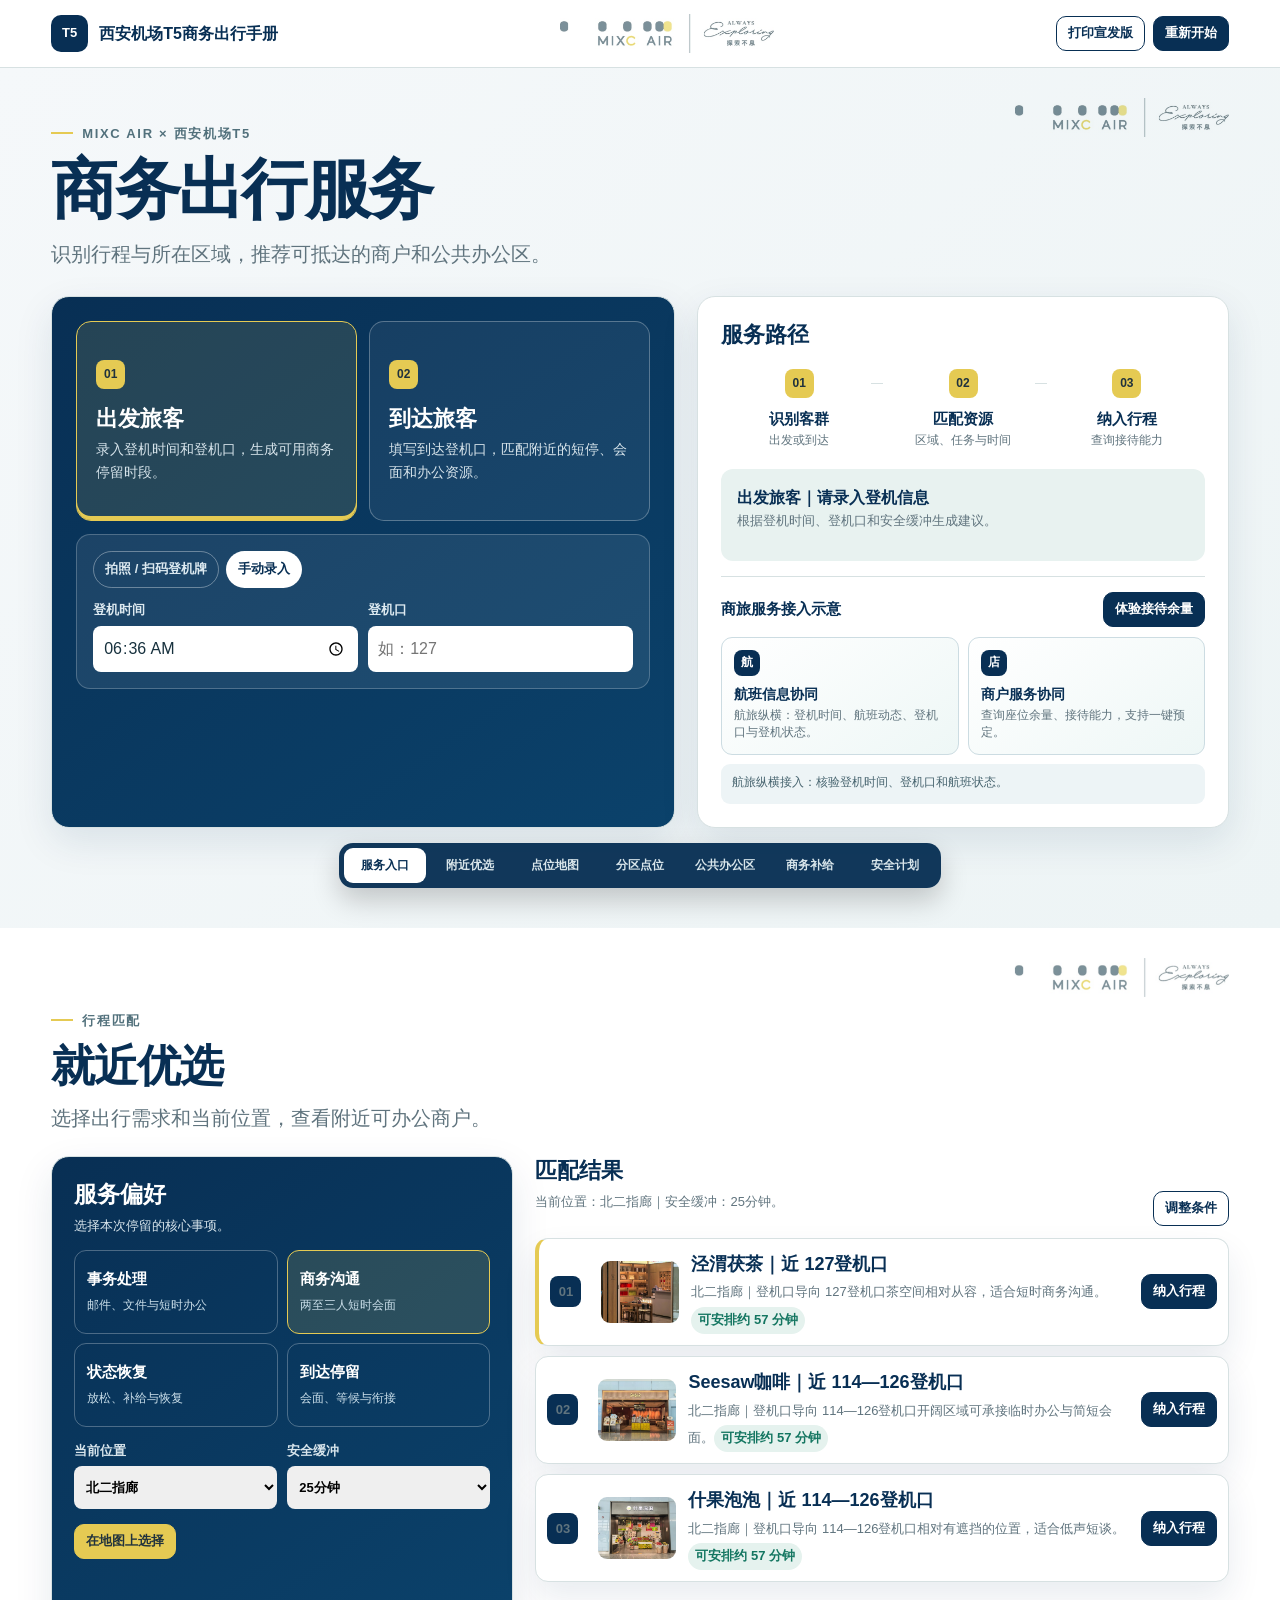
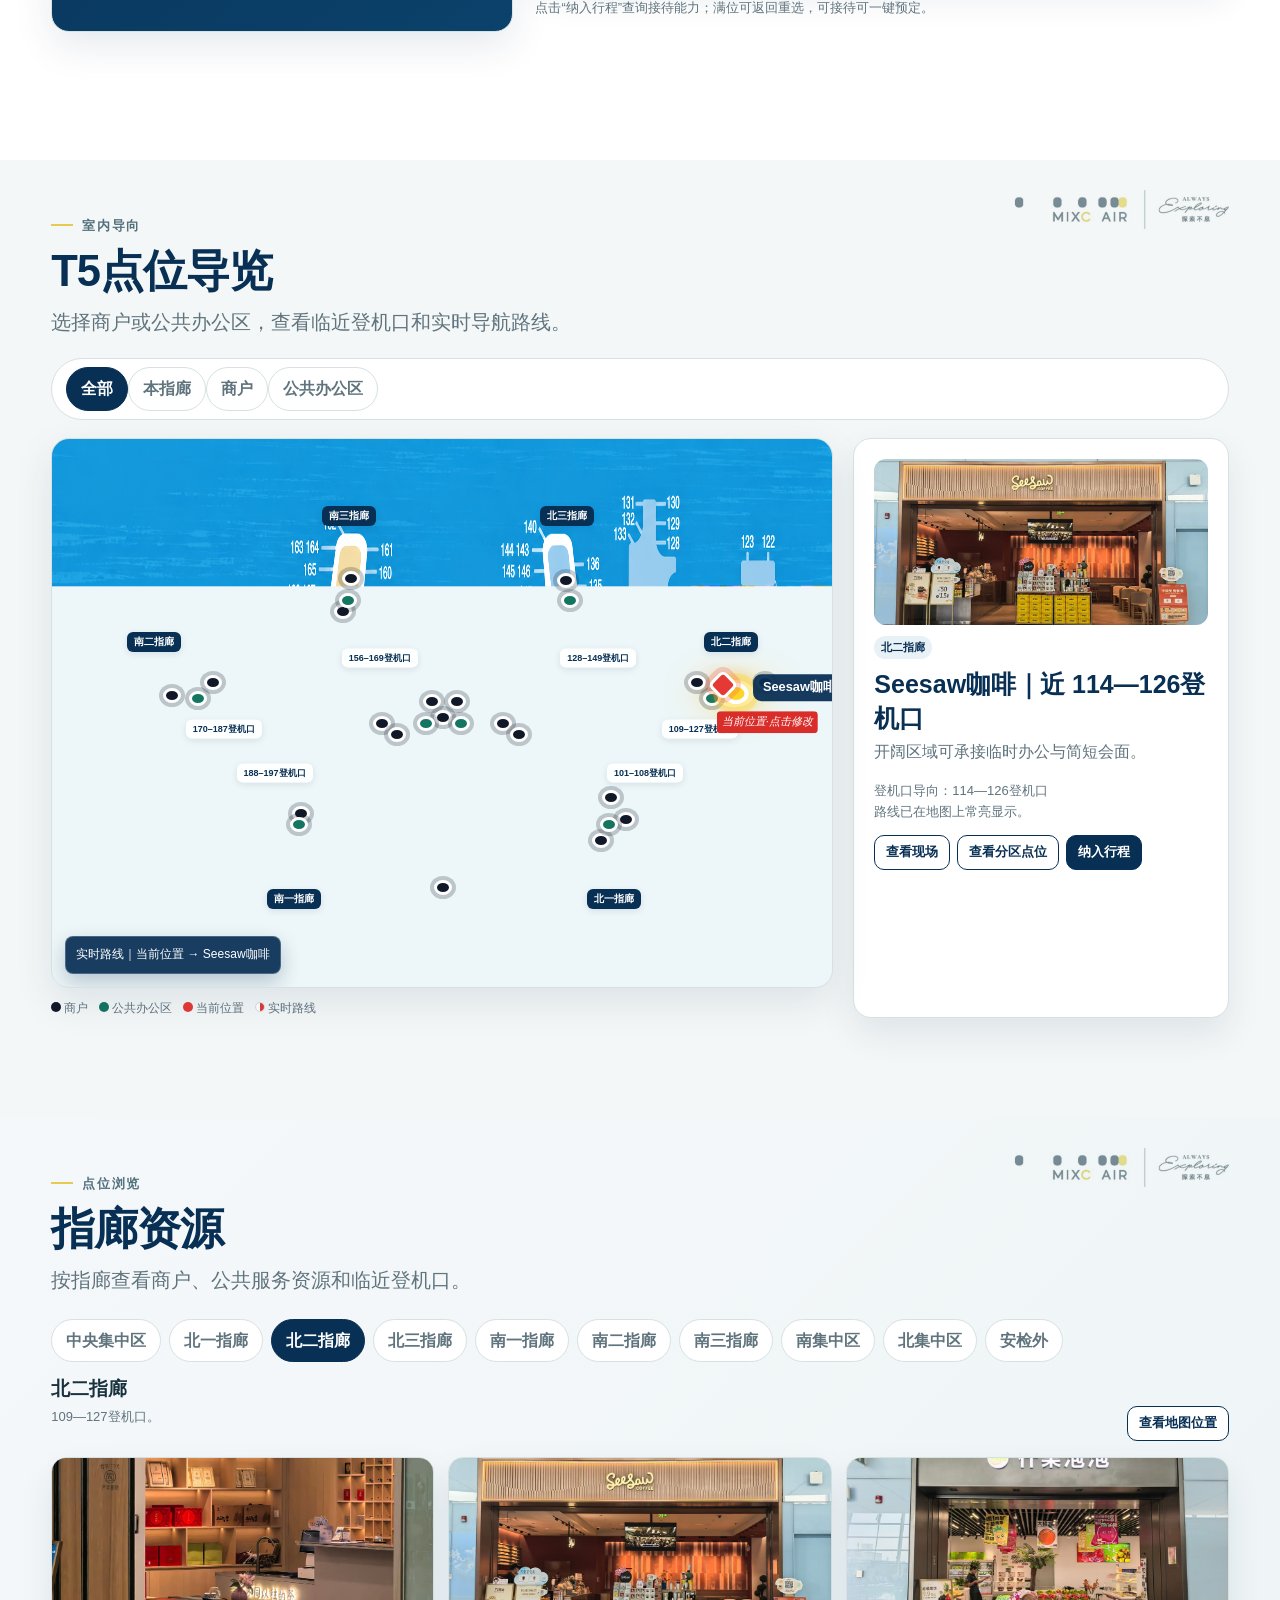
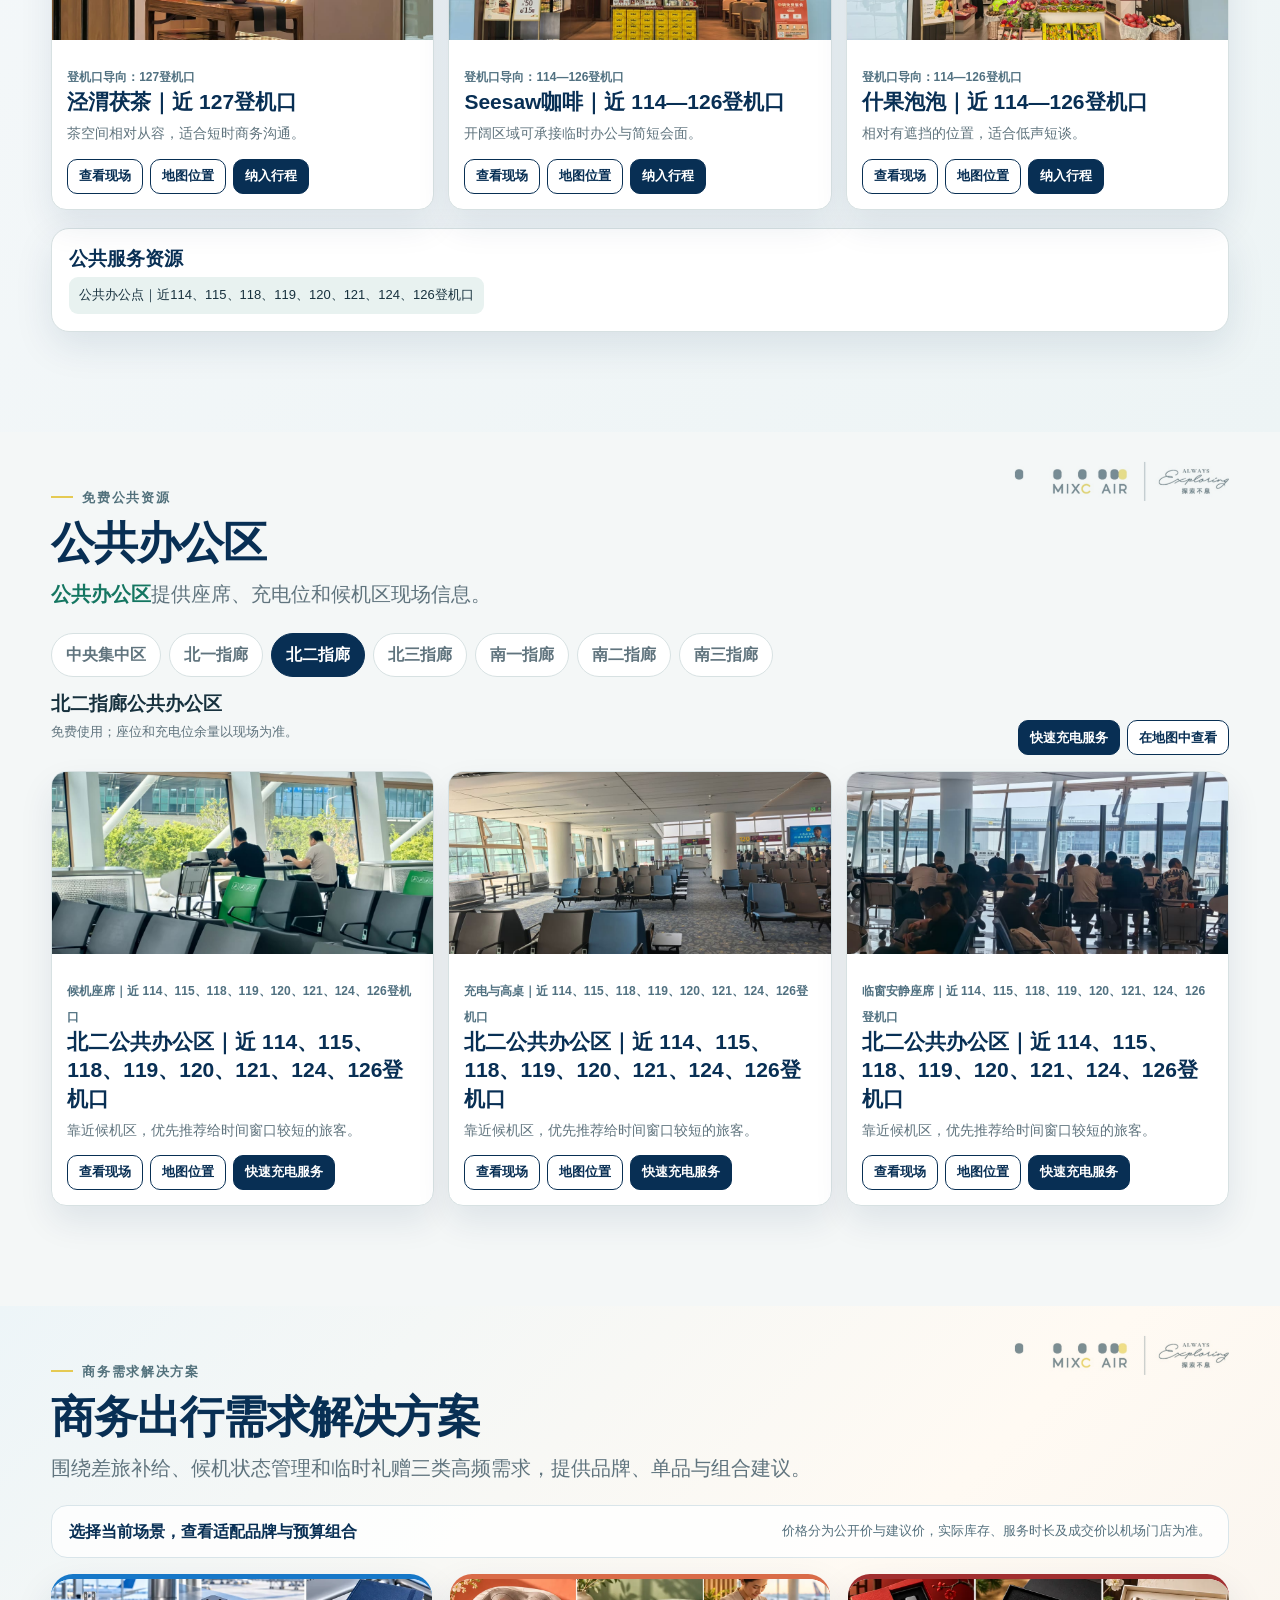
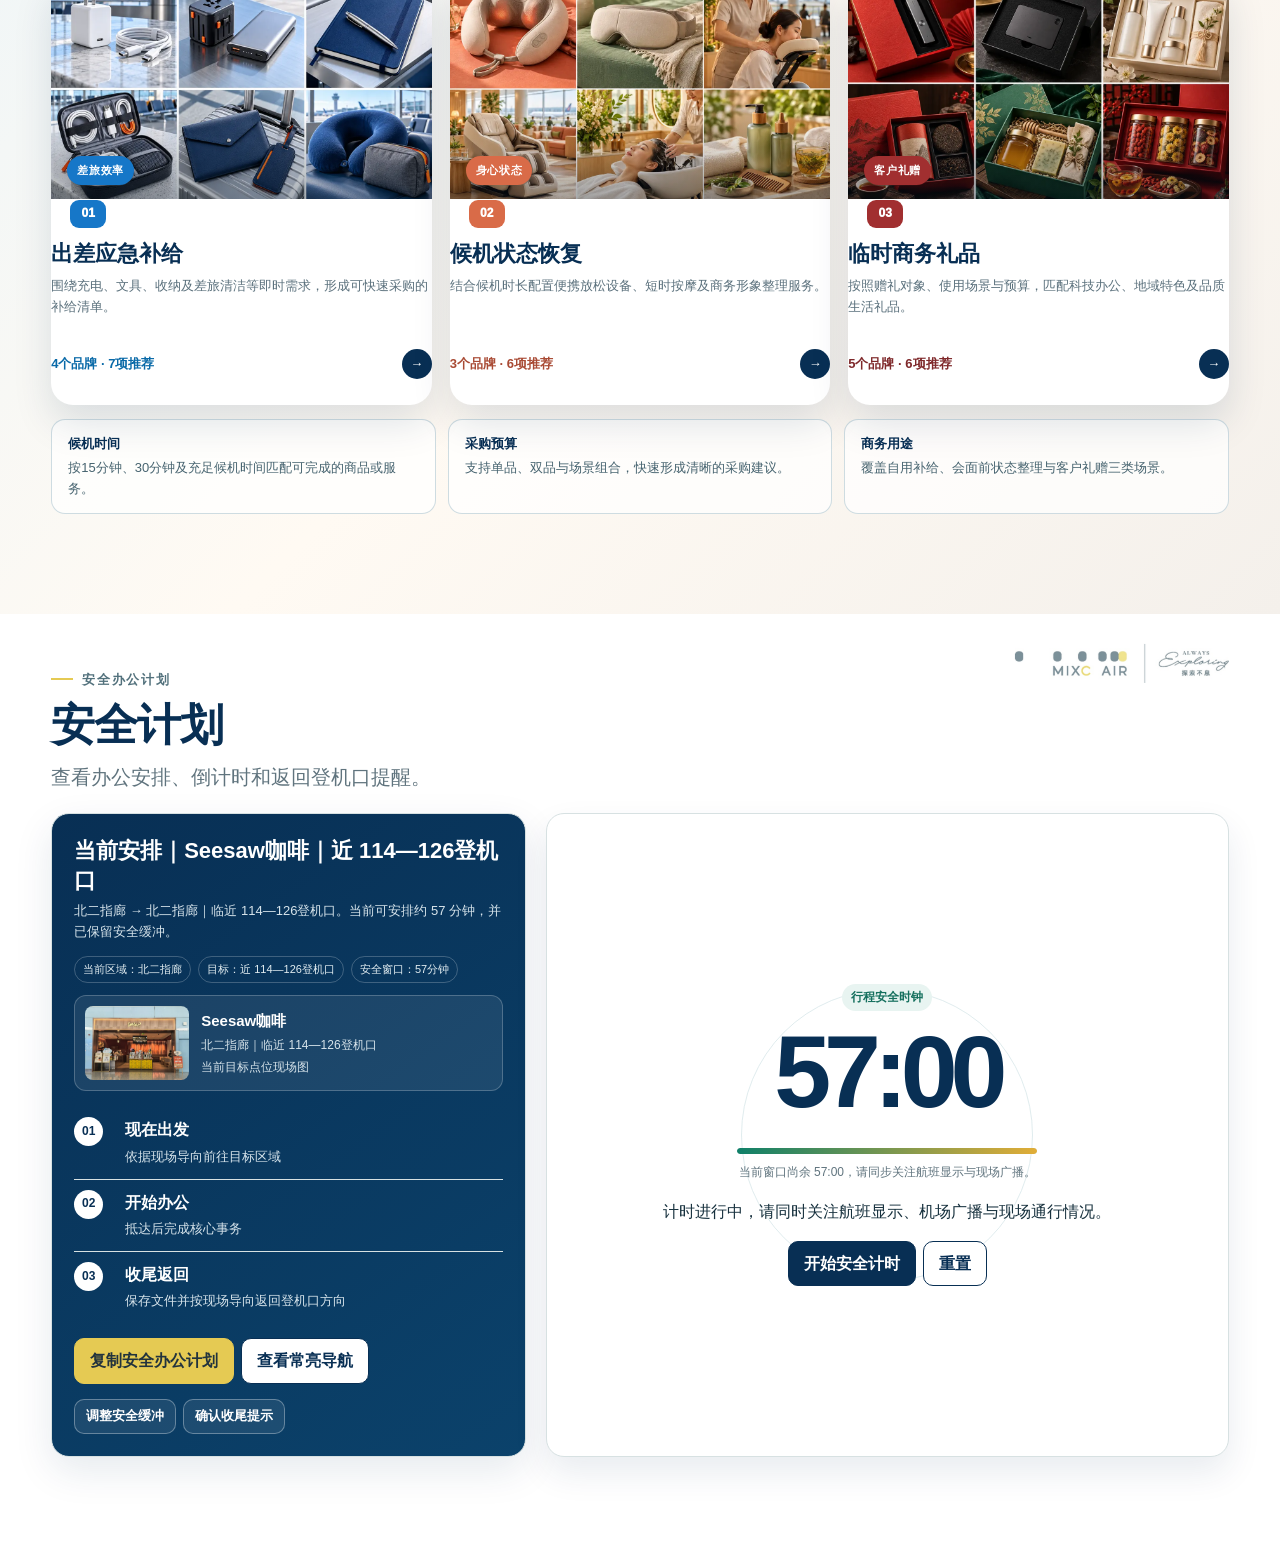
==== commit b26e87f5: "刷新最新版导航底图缓存" ====
--- a/西安机场T5商务出行手册_商务场景优化版.html
+++ b/西安机场T5商务出行手册_商务场景优化版.html
@@ -2284,7 +2284,7 @@
     </div>
     <div class="toast" id="toast">预约凭证已生成，请向门店服务人员出示。</div>
     <script>
-      window.__ASSETS__={"assets/logo.jpg":"fast-assets-v1/logo.jpg?v=20261016-1","assets/map.png":"fast-assets-v1/map.png?v=20261016-1","assets/p1.jpg":"fast-assets-v1/p1.jpg?v=20261016-1","assets/p10.jpg":"fast-assets-v1/p10.jpg?v=20261016-1","assets/p11.jpg":"fast-assets-v1/p11.jpg?v=20261016-1","assets/p12.jpg":"fast-assets-v1/p12.jpg?v=20261016-1","assets/p13.jpg":"fast-assets-v1/p13.jpg?v=20261016-1","assets/p14.jpg":"fast-assets-v1/p14.jpg?v=20261016-1","assets/p15.jpg":"fast-assets-v1/p15.jpg?v=20261016-1","assets/p16.jpg":"fast-assets-v1/p16.jpg?v=20261016-1","assets/p17.jpg":"fast-assets-v1/p17.jpg?v=20261016-1","assets/p18.jpg":"fast-assets-v1/p18.jpg?v=20261016-1","assets/p19.jpg":"fast-assets-v1/p19.jpg?v=20261016-1","assets/p2.jpg":"fast-assets-v1/p2.jpg?v=20261016-1","assets/p20.jpg":"fast-assets-v1/p20.jpg?v=20261016-1","assets/p21.jpg":"fast-assets-v1/p21.jpg?v=20261016-1","assets/p22.jpg":"fast-assets-v1/p22.jpg?v=20261016-1","assets/p23.jpg":"fast-assets-v1/p23.jpg?v=20261016-1","assets/p24.jpg":"fast-assets-v1/p24.jpg?v=20261016-1","assets/p25.jpg":"fast-assets-v1/p25.jpg?v=20261016-1","assets/p26.jpg":"fast-assets-v1/p26.jpg?v=20261016-1","assets/p27.jpg":"fast-assets-v1/p27.jpg?v=20261016-1","assets/p28.jpg":"fast-assets-v1/p28.jpg?v=20261016-1","assets/p29.jpg":"fast-assets-v1/p29.jpg?v=20261016-1","assets/p3.jpg":"fast-assets-v1/p3.jpg?v=20261016-1","assets/p30.jpg":"fast-assets-v1/p30.jpg?v=20261016-1","assets/p31.jpg":"fast-assets-v1/p31.jpg?v=20261016-1","assets/p32.jpg":"fast-assets-v1/p32.jpg?v=20261016-1","assets/p33.jpg":"fast-assets-v1/p33.jpg?v=20261016-1","assets/p34.jpg":"fast-assets-v1/p34.jpg?v=20261016-1","assets/p35.jpg":"fast-assets-v1/p35.jpg?v=20261016-1","assets/p36.jpg":"fast-assets-v1/p36.jpg?v=20261016-1","assets/p37.jpg":"fast-assets-v1/p37.jpg?v=20261016-1","assets/p38.jpg":"fast-assets-v1/p38.jpg?v=20261016-1","assets/p39.jpg":"fast-assets-v1/p39.jpg?v=20261016-1","assets/p4.jpg":"fast-assets-v1/p4.jpg?v=20261016-1","assets/p40.jpg":"fast-assets-v1/p40.jpg?v=20261016-1","assets/p41.jpg":"fast-assets-v1/p41.jpg?v=20261016-1","assets/p42.jpg":"fast-assets-v1/p42.jpg?v=20261016-1","assets/p43.jpg":"fast-assets-v1/p43.jpg?v=20261016-1","assets/p44.jpg":"fast-assets-v1/p44.jpg?v=20261016-1","assets/p45.jpg":"fast-assets-v1/p45.jpg?v=20261016-1","assets/p46.jpg":"fast-assets-v1/p46.jpg?v=20261016-1","assets/p47.jpg":"fast-assets-v1/p47.jpg?v=20261016-1","assets/p48.jpg":"fast-assets-v1/p48.jpg?v=20261016-1","assets/p49.jpg":"fast-assets-v1/p49.jpg?v=20261016-1","assets/p5.jpg":"fast-assets-v1/p5.jpg?v=20261016-1","assets/p50.jpg":"fast-assets-v1/p50.jpg?v=20261016-1","assets/p51.jpg":"fast-assets-v1/p51.jpg?v=20261016-1","assets/p52.jpg":"fast-assets-v1/p52.jpg?v=20261016-1","assets/p53.jpg":"fast-assets-v1/p53.jpg?v=20261016-1","assets/p54.jpg":"fast-assets-v1/p54.jpg?v=20261016-1","assets/p55.jpg":"fast-assets-v1/p55.jpg?v=20261016-1","assets/p56.jpg":"fast-assets-v1/p56.jpg?v=20261016-1","assets/p57.jpg":"fast-assets-v1/p57.jpg?v=20261016-1","assets/p58.jpg":"fast-assets-v1/p58.jpg?v=20261016-1","assets/p59.jpg":"fast-assets-v1/p59.jpg?v=20261016-1","assets/p6.jpg":"fast-assets-v1/p6.jpg?v=20261016-1","assets/p60.jpg":"fast-assets-v1/p60.jpg?v=20261016-1","assets/p61.jpg":"fast-assets-v1/p61.jpg?v=20261016-1","assets/p62.jpg":"fast-assets-v1/p62.jpg?v=20261016-1","assets/p63.jpg":"fast-assets-v1/p63.jpg?v=20261016-1","assets/p64.jpg":"fast-assets-v1/p64.jpg?v=20261016-1","assets/p7.jpg":"fast-assets-v1/p7.jpg?v=20261016-1","assets/p8.jpg":"fast-assets-v1/p8.jpg?v=20261016-1","assets/p9.jpg":"fast-assets-v1/p9.jpg?v=20261016-1"};
+      window.__ASSETS__={"assets/logo.jpg":"fast-assets-v1/logo.jpg?v=20261016-1","assets/map.png":"fast-assets-v1/map.png?v=20261016-2","assets/p1.jpg":"fast-assets-v1/p1.jpg?v=20261016-1","assets/p10.jpg":"fast-assets-v1/p10.jpg?v=20261016-1","assets/p11.jpg":"fast-assets-v1/p11.jpg?v=20261016-1","assets/p12.jpg":"fast-assets-v1/p12.jpg?v=20261016-1","assets/p13.jpg":"fast-assets-v1/p13.jpg?v=20261016-1","assets/p14.jpg":"fast-assets-v1/p14.jpg?v=20261016-1","assets/p15.jpg":"fast-assets-v1/p15.jpg?v=20261016-1","assets/p16.jpg":"fast-assets-v1/p16.jpg?v=20261016-1","assets/p17.jpg":"fast-assets-v1/p17.jpg?v=20261016-1","assets/p18.jpg":"fast-assets-v1/p18.jpg?v=20261016-1","assets/p19.jpg":"fast-assets-v1/p19.jpg?v=20261016-1","assets/p2.jpg":"fast-assets-v1/p2.jpg?v=20261016-1","assets/p20.jpg":"fast-assets-v1/p20.jpg?v=20261016-1","assets/p21.jpg":"fast-assets-v1/p21.jpg?v=20261016-1","assets/p22.jpg":"fast-assets-v1/p22.jpg?v=20261016-1","assets/p23.jpg":"fast-assets-v1/p23.jpg?v=20261016-1","assets/p24.jpg":"fast-assets-v1/p24.jpg?v=20261016-1","assets/p25.jpg":"fast-assets-v1/p25.jpg?v=20261016-1","assets/p26.jpg":"fast-assets-v1/p26.jpg?v=20261016-1","assets/p27.jpg":"fast-assets-v1/p27.jpg?v=20261016-1","assets/p28.jpg":"fast-assets-v1/p28.jpg?v=20261016-1","assets/p29.jpg":"fast-assets-v1/p29.jpg?v=20261016-1","assets/p3.jpg":"fast-assets-v1/p3.jpg?v=20261016-1","assets/p30.jpg":"fast-assets-v1/p30.jpg?v=20261016-1","assets/p31.jpg":"fast-assets-v1/p31.jpg?v=20261016-1","assets/p32.jpg":"fast-assets-v1/p32.jpg?v=20261016-1","assets/p33.jpg":"fast-assets-v1/p33.jpg?v=20261016-1","assets/p34.jpg":"fast-assets-v1/p34.jpg?v=20261016-1","assets/p35.jpg":"fast-assets-v1/p35.jpg?v=20261016-1","assets/p36.jpg":"fast-assets-v1/p36.jpg?v=20261016-1","assets/p37.jpg":"fast-assets-v1/p37.jpg?v=20261016-1","assets/p38.jpg":"fast-assets-v1/p38.jpg?v=20261016-1","assets/p39.jpg":"fast-assets-v1/p39.jpg?v=20261016-1","assets/p4.jpg":"fast-assets-v1/p4.jpg?v=20261016-1","assets/p40.jpg":"fast-assets-v1/p40.jpg?v=20261016-1","assets/p41.jpg":"fast-assets-v1/p41.jpg?v=20261016-1","assets/p42.jpg":"fast-assets-v1/p42.jpg?v=20261016-1","assets/p43.jpg":"fast-assets-v1/p43.jpg?v=20261016-1","assets/p44.jpg":"fast-assets-v1/p44.jpg?v=20261016-1","assets/p45.jpg":"fast-assets-v1/p45.jpg?v=20261016-1","assets/p46.jpg":"fast-assets-v1/p46.jpg?v=20261016-1","assets/p47.jpg":"fast-assets-v1/p47.jpg?v=20261016-1","assets/p48.jpg":"fast-assets-v1/p48.jpg?v=20261016-1","assets/p49.jpg":"fast-assets-v1/p49.jpg?v=20261016-1","assets/p5.jpg":"fast-assets-v1/p5.jpg?v=20261016-1","assets/p50.jpg":"fast-assets-v1/p50.jpg?v=20261016-1","assets/p51.jpg":"fast-assets-v1/p51.jpg?v=20261016-1","assets/p52.jpg":"fast-assets-v1/p52.jpg?v=20261016-1","assets/p53.jpg":"fast-assets-v1/p53.jpg?v=20261016-1","assets/p54.jpg":"fast-assets-v1/p54.jpg?v=20261016-1","assets/p55.jpg":"fast-assets-v1/p55.jpg?v=20261016-1","assets/p56.jpg":"fast-assets-v1/p56.jpg?v=20261016-1","assets/p57.jpg":"fast-assets-v1/p57.jpg?v=20261016-1","assets/p58.jpg":"fast-assets-v1/p58.jpg?v=20261016-1","assets/p59.jpg":"fast-assets-v1/p59.jpg?v=20261016-1","assets/p6.jpg":"fast-assets-v1/p6.jpg?v=20261016-1","assets/p60.jpg":"fast-assets-v1/p60.jpg?v=20261016-1","assets/p61.jpg":"fast-assets-v1/p61.jpg?v=20261016-1","assets/p62.jpg":"fast-assets-v1/p62.jpg?v=20261016-1","assets/p63.jpg":"fast-assets-v1/p63.jpg?v=20261016-1","assets/p64.jpg":"fast-assets-v1/p64.jpg?v=20261016-1","assets/p7.jpg":"fast-assets-v1/p7.jpg?v=20261016-1","assets/p8.jpg":"fast-assets-v1/p8.jpg?v=20261016-1","assets/p9.jpg":"fast-assets-v1/p9.jpg?v=20261016-1"};
     </script>
     <script>
       const A = window.__ASSETS__;
